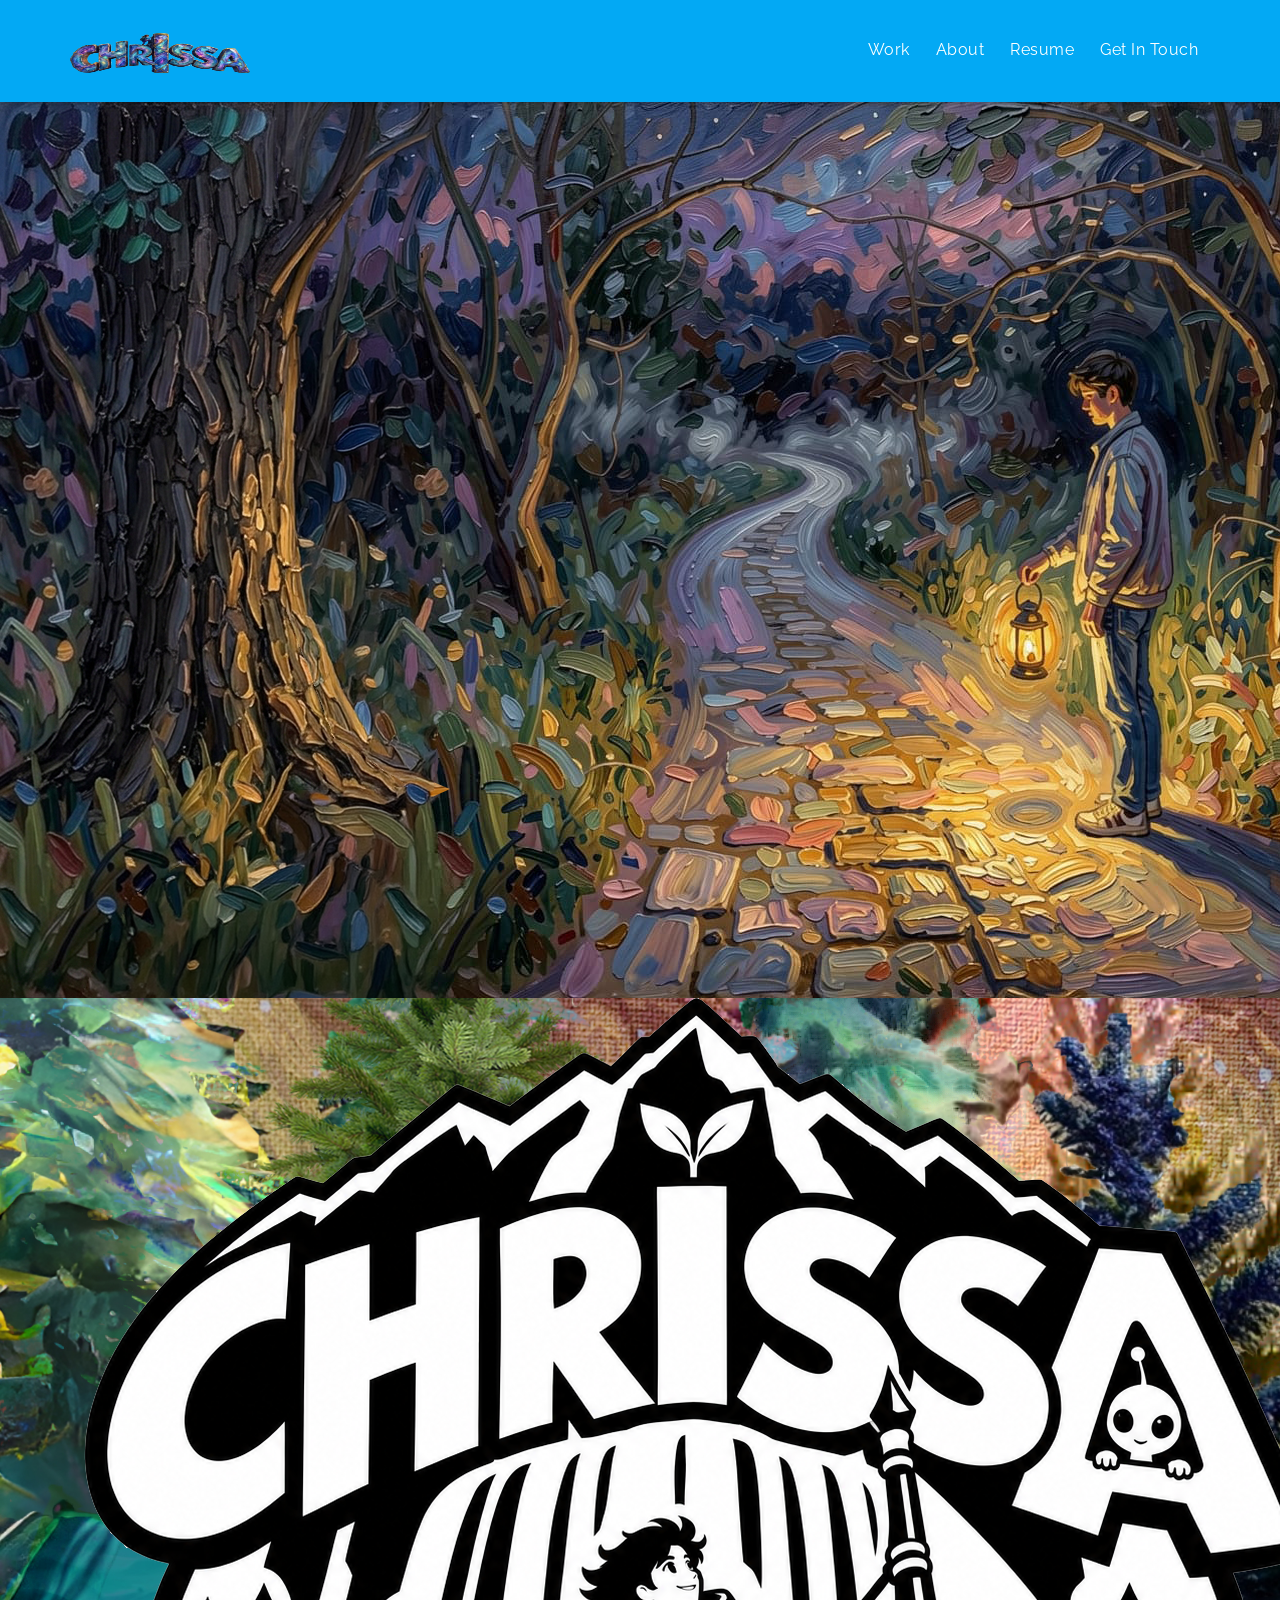
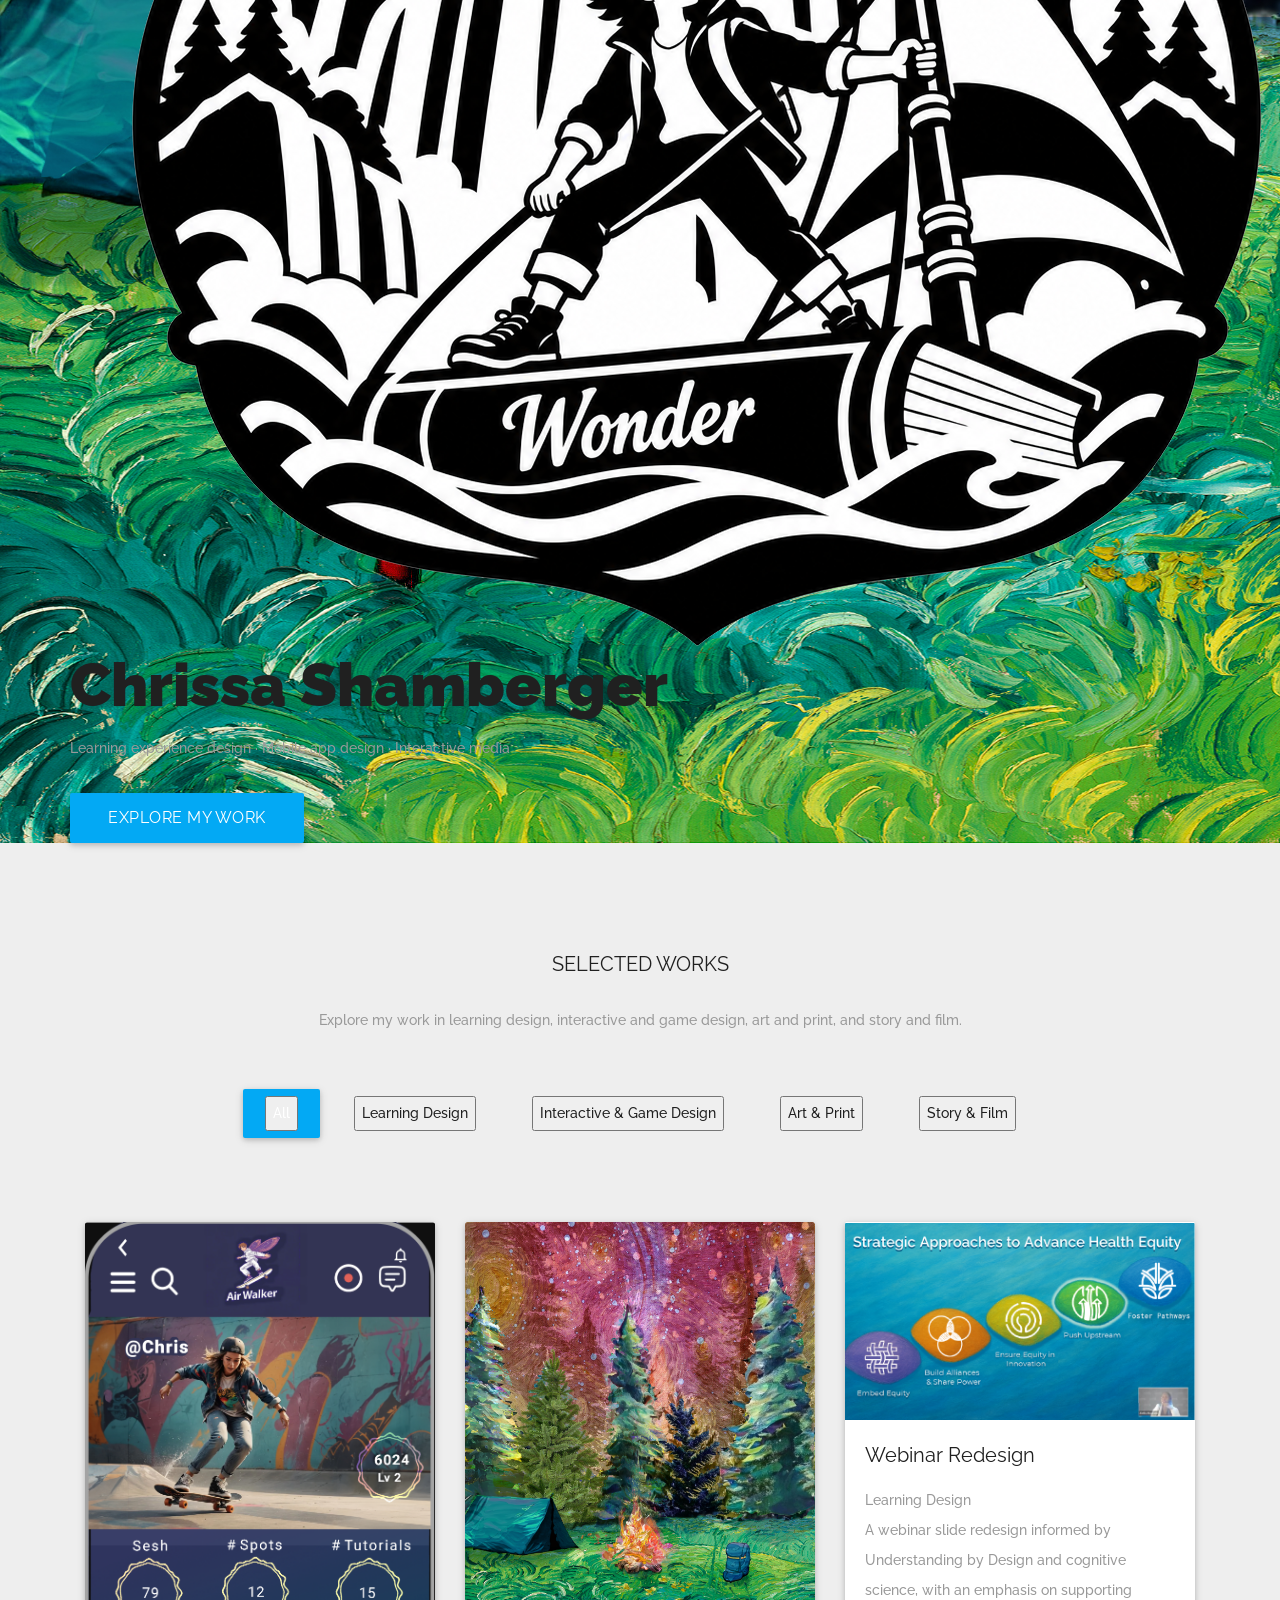
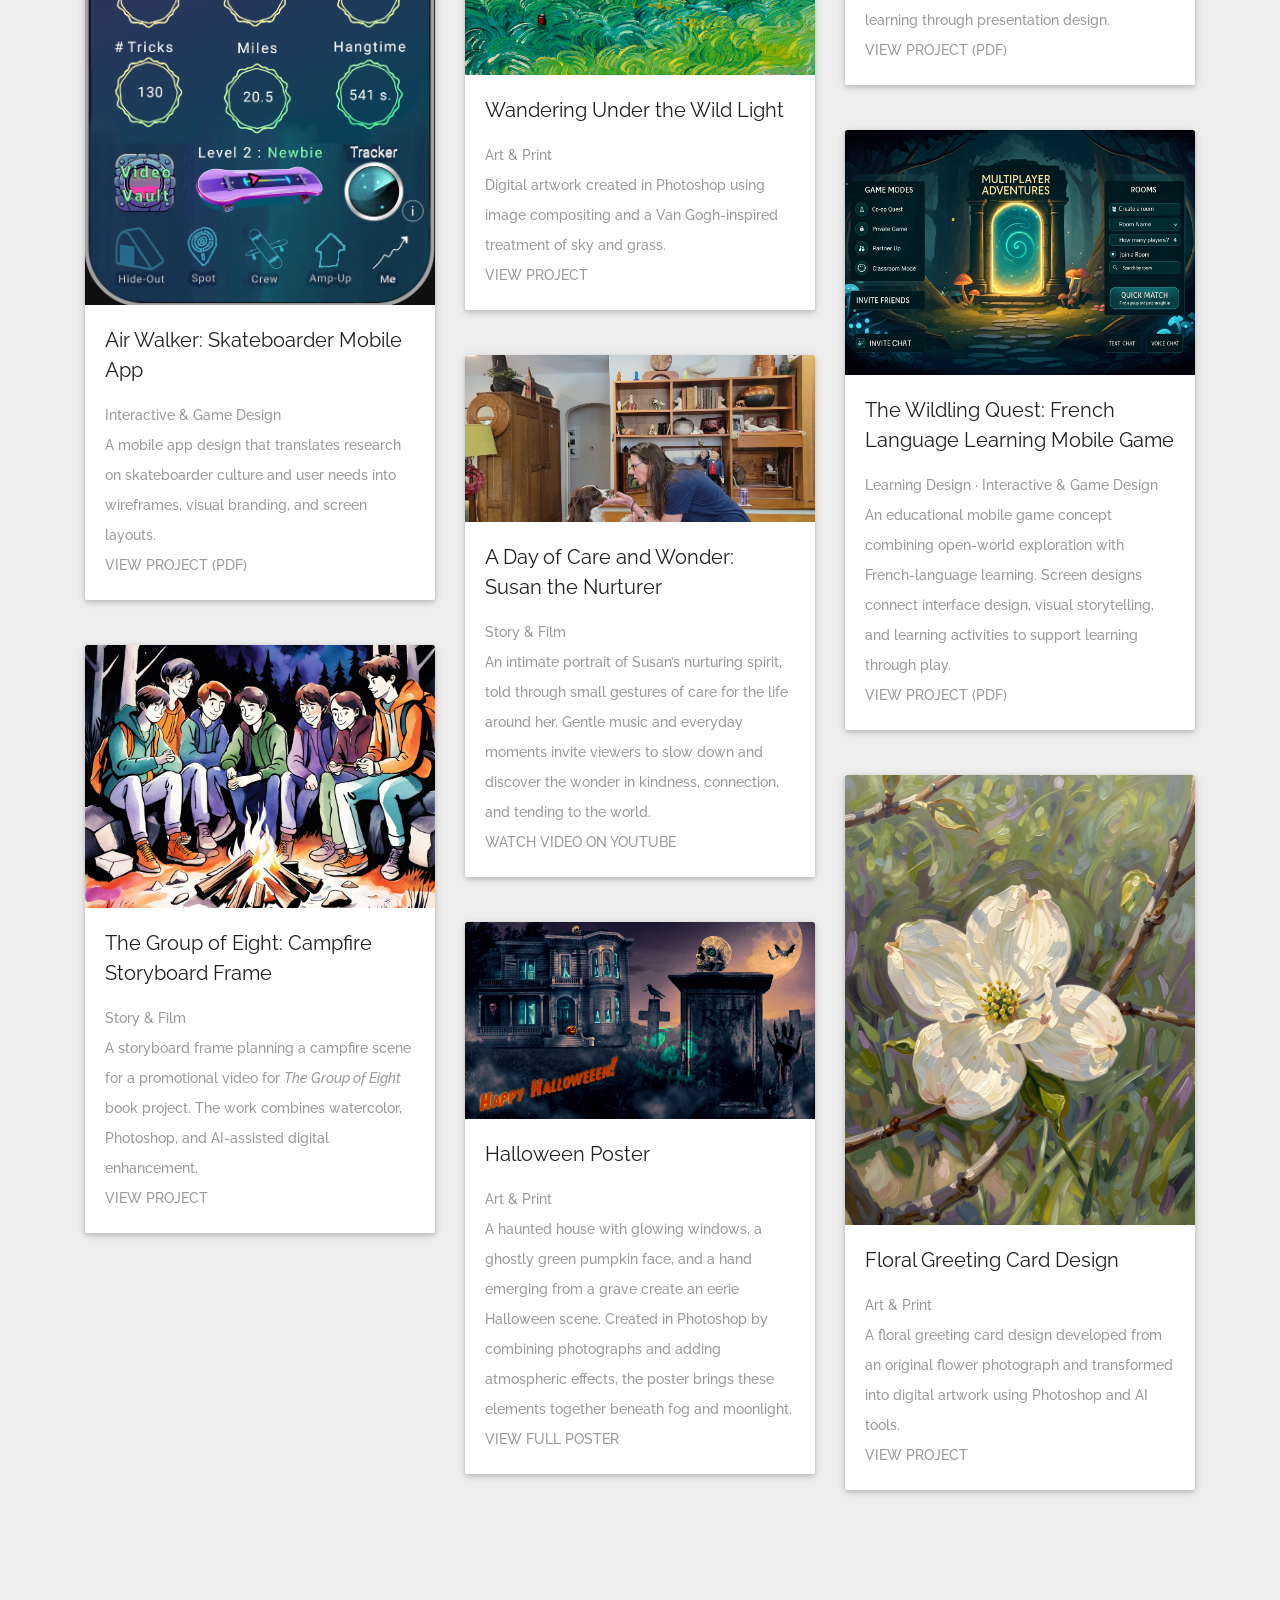
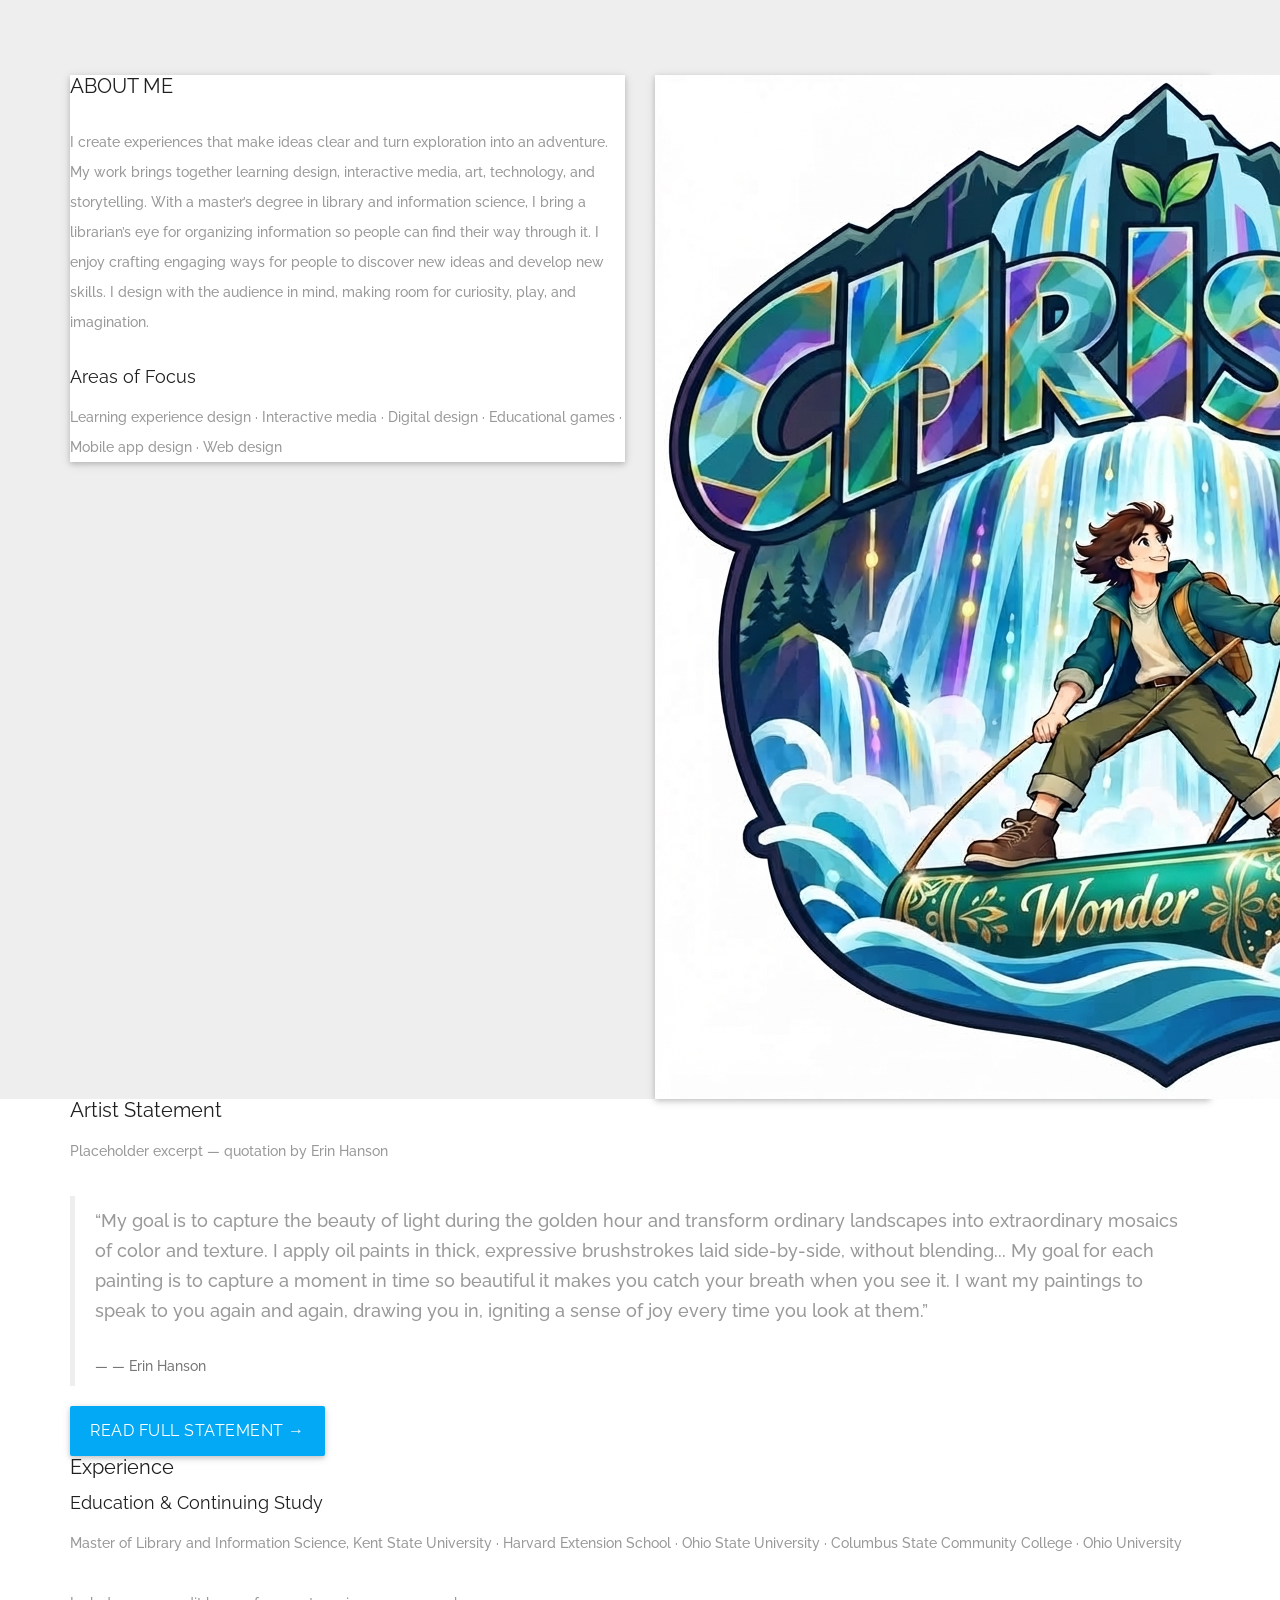
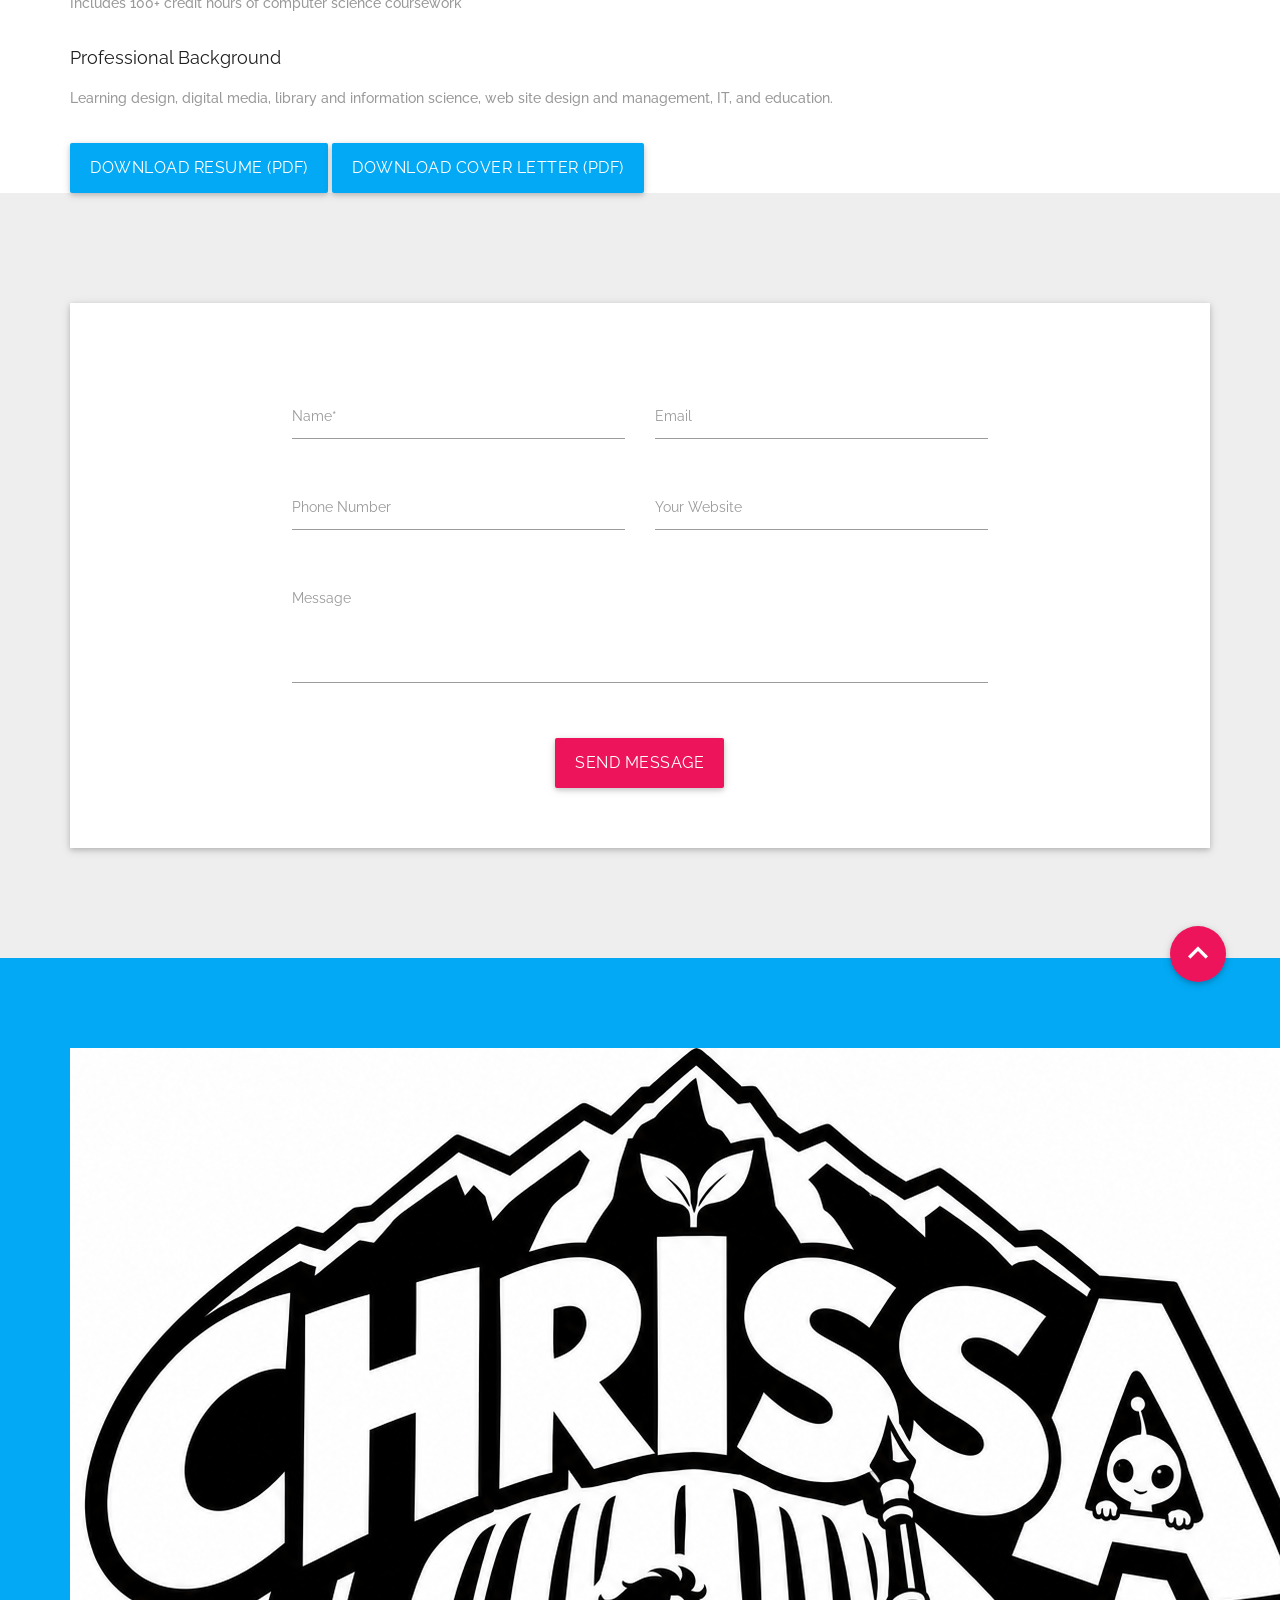
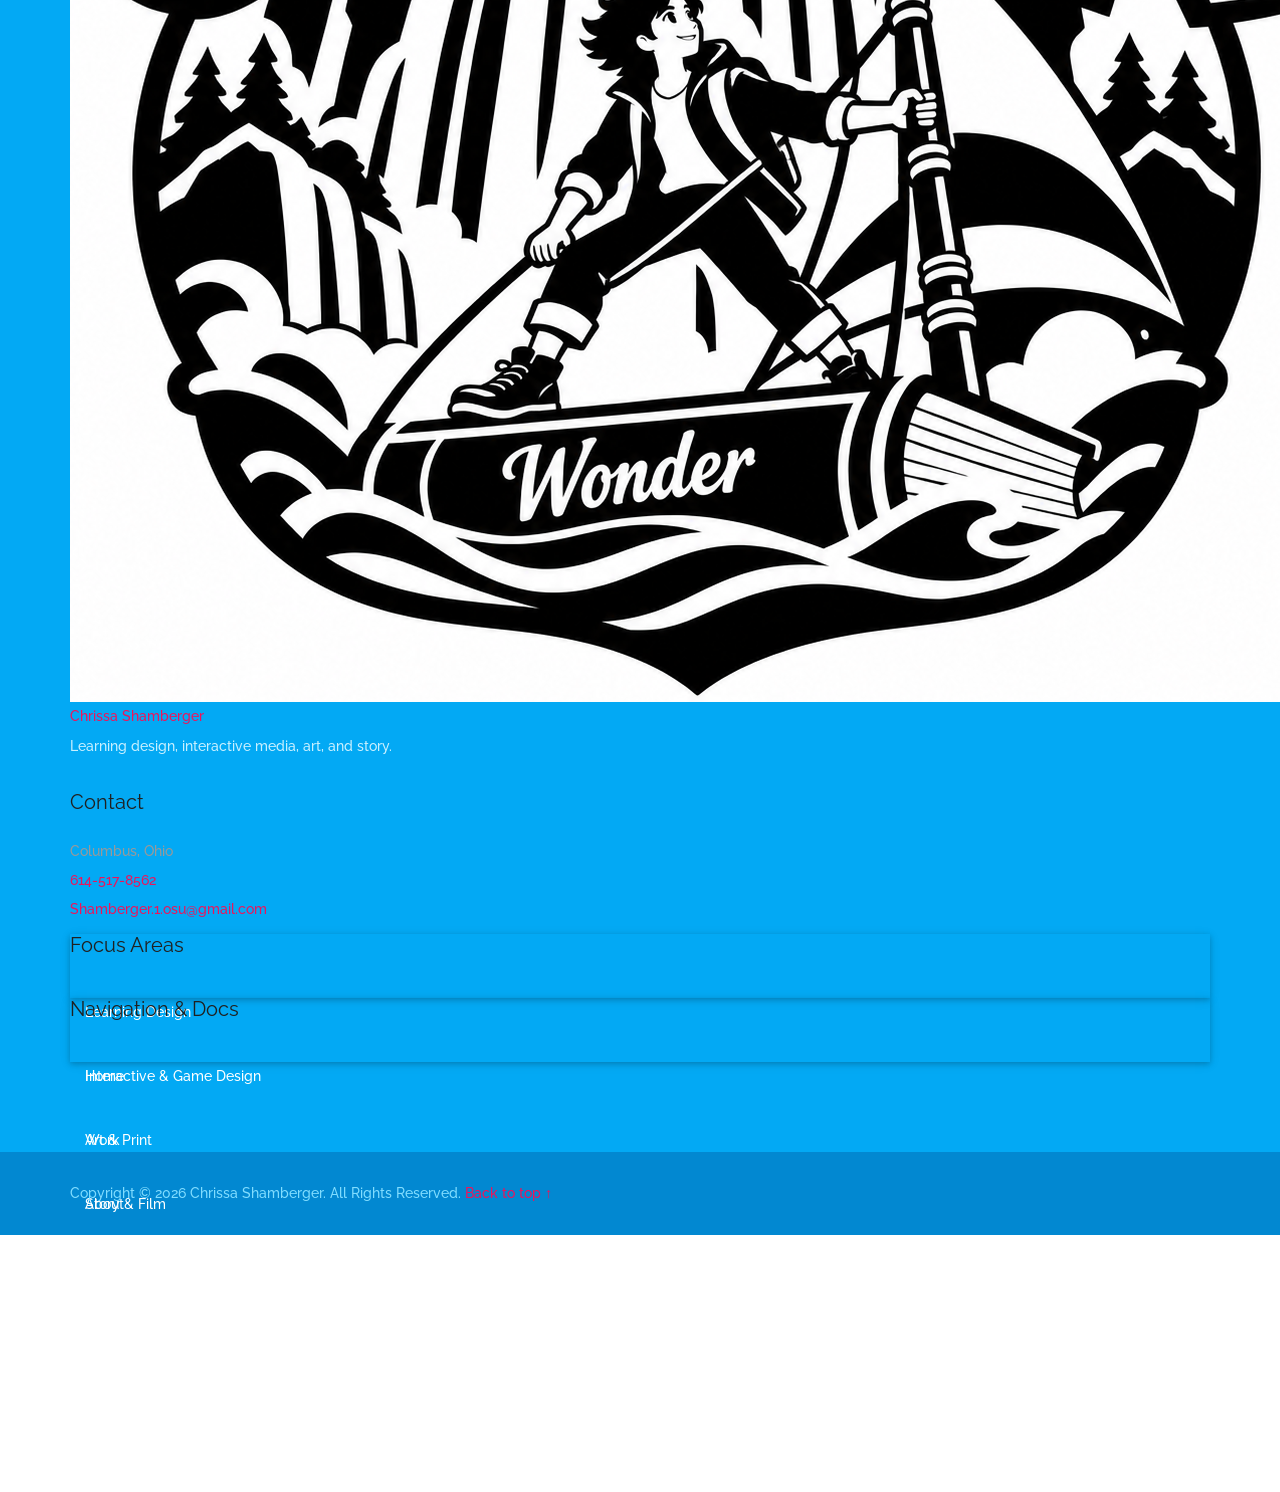
==== index2.html @ 1f29a23a "Add files via upload" ====
<!DOCTYPE html>
<html lang="en">
    <head>
        <meta charset="utf-8">
        <meta http-equiv="X-UA-Compatible" content="IE=edge">
        <meta name="viewport" content="width=device-width, initial-scale=1">
        <meta name="description"
      content="Explore Chrissa Shamberger’s work in learning design, interactive and game design, art and print, and story and film.">

        
        <meta name="Chrissa Shamberger" content="trendytheme.net">

      <title>Chrissa Shamberger | Creative Portfolio</title>

        <!--  favicon -->
        <link rel="shortcut icon" href="assets/img/ico/favicon.png">
        <!--  apple-touch-icon -->
        <link rel="apple-touch-icon-precomposed" sizes="144x144" href="assets/img/ico/apple-touch-icon-144-precomposed.png">
        <link rel="apple-touch-icon-precomposed" sizes="114x114" href="assets/img/ico/apple-touch-icon-114-precomposed.png">
        <link rel="apple-touch-icon-precomposed" sizes="72x72" href="assets/img/ico/apple-touch-icon-72-precomposed.png">
        <link rel="apple-touch-icon-precomposed" href="assets/img/ico/apple-touch-icon-57-precomposed.png">


       <link href="https://fonts.googleapis.com/css?family=Raleway:400,300,500,700,900"
      rel="stylesheet"
      type="text/css">

      
      <link href="https://fonts.googleapis.com/css2?family=Caveat:wght@600&display=swap"
      rel="stylesheet">

<link href="https://fonts.googleapis.com/css2?family=Fraunces:wght@600&display=swap"
      rel="stylesheet">

<!-- FontAwesome CSS --><!-- FontAwesome CSS -->

        <link href="assets/fonts/font-awesome/css/font-awesome.min.css" rel="stylesheet">
        <!-- Material Icons CSS -->
        <link href="assets/fonts/iconfont/material-icons.css" rel="stylesheet">
        <!-- flexslider -->
        <link href="assets/flexSlider/flexslider.css" rel="stylesheet">
        <!-- materialize -->
        <link href="assets/materialize/css/materialize.min.css" rel="stylesheet">
        <!-- Bootstrap -->
        <link href="assets/bootstrap/css/bootstrap.min.css" rel="stylesheet">
        <!-- shortcodes -->
        <link href="assets/css/shortcodes/shortcodes.css?v=5" rel="stylesheet">
        <!-- Style CSS -->
        <link href="style.css?v=5" rel="stylesheet">

        <link href="assets/css/portfolio-overrides2.css" rel="stylesheet">
         <!-- Overriding Style CSS -->


        <!-- HTML5 shim and Respond.js for IE8 support of HTML5 elements and media queries -->
        <!-- WARNING: Respond.js doesn't work if you view the page via file:// -->
        <!--[if lt IE 9]>
          <script src="https://oss.maxcdn.com/html5shiv/3.7.2/html5shiv.min.js"></script>
          <script src="https://oss.maxcdn.com/respond/1.4.2/respond.min.js"></script>
        <![endif]-->
    </head>

    <body id="top"
      class="lantern-theme palette-midnight"
      data-spy="scroll"
      data-target="#materialize-menu"
      data-offset="148">   
                  
        <!--header start-->
        <header id="header" class="tt-nav nav-border-bottom">

            <div class="header-sticky brand-header">

                <div class="container">
                    <div id="materialize-menu" class="menuzord">

            <!--logo start-->

            
<a href="#top"
   class="logo-brand"
   aria-label="Chrissa Shamberger — Home">
  <img src="assets/img/geode-thinb.png"
       alt=""
       class="nav-logo nav-geode"
       width="180"
       height="56">
</a>
            <!--logo end-->

                        <!-- onepage menu start-->
                        <ul class="nav menuzord-menu pull-right light op-nav">
  <li>
    <a href="#works" data-scroll>Work</a>
  </li>

  <li>
    <a href="#about" data-scroll>About</a>
  </li>

  <li>
    <a href="#experience" data-scroll>Resume</a>
  </li>

  <li>
    <a href="#contact" data-scroll>Get in Touch</a>
  </li>
</ul>
                        <!-- onepage menu end-->

                    </div>
                </div>
            </div>

        </header>
        <!--header end-->

<!-- Immersive hero -->
<!-- Full-width painting hero -->
<section id="home"
         class="banner-15 hero-immersive hero-lantern hero-wide-test"
         aria-labelledby="hero-title">

  <!-- Display the whole painting at its natural proportions. -->
  <img src="assets/img/hero/lantern-night.png"
       alt=""
       class="hero-painting"
       fetchpriority="high">

  <!-- Introduction overlays the painting on desktop. -->
  <div class="hero-introduction">

    <div class="container hero-content">
      <div class="hero-heading">

        <!-- Preserve the existing mouse-following script target. -->

<div class="hero-art-logo-position">
  <div class="floating-logo-badge" id="heroInteractiveLogo">
    <img src="assets/img/logo-black-white-chrissa-transparent.png"
         alt="Chrissa Shamberger logo"
         class="interactive-logo">
  </div>
</div>

        <h1 id="hero-title" class="intro-title hero-title">
          Chrissa Shamberger
        </h1>

        <p class="hero-subtitle">
          Learning experience design &middot;
          Mobile app design &middot;
          Interactive media
        </p>

      </div>
    </div>

    <div class="container hero-action">
      <a href="#works"
         data-scroll
         class="btn btn-lg lantern-primary waves-effect waves-light">
        Explore My Work
      </a>
    </div>

  </div>

</section>
<!-- End full-width painting hero -->

        
                      

       <!-- Works gallery -->

<section id="works"
         class="padding-top-110 grey lighten-3"
         aria-labelledby="works-title">

  <div class="container">

    <div class="text-center mb-50">
      
      <h2 id="works-title" class="text-uppercase mb-30">
  Selected Works
</h2>

      <p class="section-sub">
        Explore my work in learning design, interactive and
        game design, art and print, and story and film.
      </p>
    </div>

    <div class="portfolio-container">

      <!-- Category filters -->
      <ul class="portfolio-filter text-center brand-filter"
          aria-label="Filter projects by category">

        <li class="active waves-effect waves-light"
            data-group="all">
          <button type="button" aria-pressed="true">
            All
          </button>
        </li>

        <li class="waves-effect waves-light"
            data-group="learning">
          <button type="button" aria-pressed="false">
            Learning Design
          </button>
        </li>

        <li class="waves-effect waves-light"
            data-group="interactive">
          <button type="button" aria-pressed="false">
            Interactive &amp; Game Design
          </button>
        </li>

        <li class="waves-effect waves-light"
            data-group="art">
          <button type="button" aria-pressed="false">
            Art &amp; Print
          </button>
        </li>

        <li class="waves-effect waves-light"
            data-group="story">
          <button type="button" aria-pressed="false">
            Story &amp; Film
          </button>
        </li>

      </ul>
      <!-- End category filters -->

      <div class="portfolio portfolio-with-title col-3 gutter mtb-50">

        <!-- 1. Air Walker -->
        <div class="portfolio-item"
             data-groups='["all", "interactive"]'>

          <article class="card">

            <div class="card-image">
              <a href="assets/img/portfolio/portfolio-1.png">
                <img
                  src="assets/img/portfolio/portfolio-1.png"
                  alt="Mobile screen layouts for the Air Walker skateboarding app.">
              </a>
            </div>

            <div class="card-content">
              <h2 class="card-title">
                Air Walker: Skateboarder Mobile App
              </h2>

              <p class="project-category">
                Interactive &amp; Game Design
              </p>

              <p class="project-description">
                A mobile app design that translates research
                on skateboarder culture and user needs into
                wireframes, visual branding, and screen layouts.
              </p>

              <p class="project-link">
                <a href="air-walker-mobile-app.pdf">
                  View project (PDF)
                  <span class="sr-only">
                    — Air Walker: Skateboarder Mobile App
                  </span>
                </a>
              </p>
            </div>

          </article>
        </div>
        <!-- End Air Walker -->

        <!-- 2. Wandering Under the Wild Light -->
        <div class="portfolio-item"
             data-groups='["all", "art"]'>

          <article class="card">

            <div class="card-image">
              <a href="assets/img/portfolio/wandering-under-the-wild-light.png">
                <img
                  src="assets/img/portfolio/wandering-under-the-wild-light.png"
                  alt="A composited landscape with a sunset sky and grass inspired by Van Gogh.">
              </a>
            </div>

            <div class="card-content">
              <h2 class="card-title">
                Wandering Under the Wild Light
              </h2>

              <p class="project-category">
                Art &amp; Print
              </p>

              <p class="project-description">
                Digital artwork created in Photoshop using
                image compositing and a Van Gogh-inspired
                treatment of sky and grass.
              </p>

              <p class="project-link">
                <a href="assets/img/portfolio/wandering-under-the-wild-light.png">
                  View project
                  <span class="sr-only">
                    — Wandering Under the Wild Light
                  </span>
                </a>
              </p>
            </div>

          </article>
        </div>
        <!-- End Wandering Under the Wild Light -->

        <!-- 3. Webinar Redesign -->
        <div class="portfolio-item"
             data-groups='["all", "learning"]'>

          <article class="card">

            <div class="card-image">
              <a href="webinar-redesign.pdf">
                <img
                  src="assets/img/portfolio/webinar-redesign.png"
                  alt="Sample slides from a webinar redesign project for a Harvard instructional design course.">
              </a>
            </div>

            <div class="card-content">
              <h2 class="card-title">
                Webinar Redesign
              </h2>

              <p class="project-category">
                Learning Design
              </p>

              <p class="project-description">
                A webinar slide redesign informed by
                Understanding by Design and cognitive science,
                with an emphasis on supporting learning
                through presentation design.
              </p>

              <p class="project-link">
                <a href="webinar-redesign.pdf">
                  View project (PDF)
                  <span class="sr-only">
                    — Webinar Redesign
                  </span>
                </a>
              </p>
            </div>

          </article>
        </div>
        <!-- End Webinar Redesign -->

        <!-- 4. The Wildling Quest -->
        <div class="portfolio-item"
             data-groups='["all", "learning", "interactive"]'>

          <article class="card">

            <div class="card-image">
              <a href="wildling-quest-mobile-app.pdf">
                <img
                  src="assets/img/portfolio/wildling-quest.png"
                  alt="Mobile screen designs for The Wildling Quest French-language learning game.">
              </a>
            </div>

            <div class="card-content">
              <h2 class="card-title">
                The Wildling Quest:
                French Language Learning Mobile Game
              </h2>

              <p class="project-category">
                Learning Design &middot;
                Interactive &amp; Game Design
              </p>

              <p class="project-description">
                An educational mobile game concept combining
                open-world exploration with French-language
                learning. Screen designs connect interface
                design, visual storytelling, and learning
                activities to support learning through play.
              </p>

              <p class="project-link">
                <a href="wildling-quest-mobile-app.pdf">
                  View project (PDF)
                  <span class="sr-only">
                    — The Wildling Quest
                  </span>
                </a>
              </p>
            </div>

          </article>
        </div>
        <!-- End The Wildling Quest -->

        <!-- 5. A Day of Care and Wonder -->
        <div class="portfolio-item"
             data-groups='["all", "story"]'>

          <article class="card">

            <div class="card-image">
              <a href="https://youtu.be/iyRNoOB2LSY">
                <img
                  src="assets/img/portfolio/day-of-care-and-wonder.png"
                  alt="Still from A Day of Care and Wonder: Susan the Nurturer.">
              </a>
            </div>

            <div class="card-content">
              <h2 class="card-title">
                A Day of Care and Wonder:
                Susan the Nurturer
              </h2>

              <p class="project-category">
                Story &amp; Film
              </p>

              <p class="project-description">
                An intimate portrait of Susan’s nurturing spirit, told through small gestures 
                of care for the life around her. Gentle music and everyday moments invite viewers
                 to slow down and discover the wonder in kindness, connection, and tending to the
                  world.
               
              </p>

              <p class="project-link">
                <a href="https://youtu.be/iyRNoOB2LSY">
                  Watch video on YouTube
                  <span class="sr-only">
                    — A Day of Care and Wonder
                  </span>
                </a>
              </p>
            </div>

          </article>
        </div>
        <!-- End A Day of Care and Wonder -->

        <!-- 6. Campfire Storyboard Frame -->
        <div class="portfolio-item"
             data-groups='["all", "story"]'>

          <article class="card">

            <div class="card-image">
              <a href="assets/img/portfolio/storyboard-g8-campfire.png">
                <img
                  src="assets/img/portfolio/storyboard-g8-campfire.png"
                  alt="Characters from The Group of Eight book project gathered around a campfire.">
              </a>
            </div>

            <div class="card-content">
              <h2 class="card-title">
                The Group of Eight:
                Campfire Storyboard Frame
              </h2>

              <p class="project-category">
                Story &amp; Film
              </p>

              <p class="project-description">
                A storyboard frame planning a campfire scene
                for a promotional video for
                <em>The Group of Eight</em> book project.
                The work combines watercolor, Photoshop,
                and AI-assisted digital enhancement.
              </p>

              <p class="project-link">
                <a href="assets/img/portfolio/storyboard-g8-campfire.png">
                  View project
                  <span class="sr-only">
                    — The Group of Eight:
                    Campfire Storyboard Frame
                  </span>
                </a>
              </p>
            </div>

          </article>
        </div>
        <!-- End Campfire Storyboard Frame -->

        <!-- 7. Floral Greeting Card -->
        <div class="portfolio-item"
             data-groups='["all", "art"]'>

          <article class="card">

            <div class="card-image">
              <a href="assets/img/portfolio/floral-greeting-card.png">
                <img
                  src="assets/img/portfolio/floral-greeting-card.png"
                  alt="Floral artwork developed from an original flower photograph.">
              </a>
            </div>

            <div class="card-content">
              <h2 class="card-title">
                Floral Greeting Card Design
              </h2>

              <p class="project-category">
                Art &amp; Print
              </p>

              <p class="project-description">
                A floral greeting card design developed from
                an original flower photograph and transformed
                into digital artwork using Photoshop and
                AI tools.
              </p>

              <p class="project-link">
                <a href="assets/img/portfolio/floral-greeting-card.png">
                  View project
                  <span class="sr-only">
                    — Floral Greeting Card Design
                  </span>
                </a>
              </p>
            </div>

          </article>
        </div>
        <!-- End Floral Greeting Card -->

        <!-- 8. Halloween Poster -->
        <div class="portfolio-item"
             data-groups='["all", "art"]'>

          <article class="card">

            <div class="card-image">
              <a href="assets/img/portfolio/halloween-art-print.jpg">
                <img
                  src="assets/img/portfolio/halloween-art-print.jpg"
                  alt="Halloween poster created in Photoshop.">
              </a>
            </div>

            <div class="card-content">
              <h2 class="card-title">
                Halloween Poster
              </h2>

              <p class="project-category">
                Art &amp; Print
              </p>

              <p class="project-description">
                A haunted house with glowing windows, a ghostly green pumpkin face,
                 and a hand emerging from a grave create an eerie Halloween scene. 
                 Created in Photoshop by combining photographs and adding atmospheric effects, the poster brings these elements together beneath fog and moonlight.
              </p>

              <p class="project-link">
                <a href="assets/img/portfolio/halloween-art-print.jpg">
                  View full poster
                </a>
              </p>
            </div>

          </article>
        </div>
        <!-- End Halloween Poster -->

      </div><!-- /.portfolio -->

    </div><!-- /.portfolio-container -->

  </div><!-- /.container -->
</section>
<!-- End Works gallery -->




<!-- About -->
<section id="about"
         class="padding-top-110 grey lighten-3"
         aria-labelledby="about-title">

  <div class="container">
    <div class="row about-layout">

      <!-- Biography and areas of focus -->
      <div class="col-md-6 about-column">
        <div class="about-panel about-text-panel white z-depth-1">

          <h2 id="about-title" class="text-uppercase mb-30">
            About Me
          </h2>

          <p class="about-bio">
            I create experiences that make ideas clear and turn
            exploration into an adventure. My work brings together
            learning design, interactive media, art, technology, and
            storytelling. With a master’s degree in library and
            information science, I bring a librarian’s eye for
            organizing information so people can find their way
            through it. I enjoy crafting engaging ways for people
            to discover new ideas and develop new skills. I design
            with the audience in mind, making room for curiosity,
            play, and imagination.
          </p>

          <h3 class="about-focus-title">Areas of Focus</h3>

          <p class="about-focus">
            Learning experience design &middot;
            Interactive media &middot;
            Digital design &middot;
            Educational games &middot;
            Mobile app design &middot;
            Web design
          </p>

        </div>
      </div>

      <!-- Colored logo -->
      <div class="col-md-6 about-column">
        <div class="about-panel about-logo-panel white z-depth-1">
          <img src="assets/img/logo-color-chrissa.jpg"
               alt="Chrissa Shamberger colored logo"
               class="about-logo">
        </div>
      </div>

    </div><!-- /.row -->
  </div><!-- /.container -->

</section>
<!-- End About -->


<!-- Artist Statement excerpt -->
<section id="artist-statement"
         class="artist-statement-band"
         aria-labelledby="artist-statement-title">

  <div class="container">
    <div class="statement-content">

      <h2 id="artist-statement-title">Artist Statement</h2>

      <p class="statement-placeholder">
        Placeholder excerpt — quotation by Erin Hanson
      </p>

      <blockquote class="statement-quote">
        <p>
          “My goal is to capture the beauty of light during the
          golden hour and transform ordinary landscapes into
          extraordinary mosaics of color and texture. I apply
          oil paints in thick, expressive brushstrokes laid
          side-by-side, without blending... My goal for each
          painting is to capture a moment in time so beautiful
          it makes you catch your breath when you see it.
          I want my paintings to speak to you again and again,
          drawing you in, igniting a sense of joy every time
          you look at them.”
        </p>
        <footer class="statement-attribution">— Erin Hanson</footer>
      </blockquote>

      <a href="complete-artist-statement.html"
         class="btn statement-button waves-effect waves-light">
        Read Full Statement <span aria-hidden="true">&rarr;</span>
      </a>

    </div>
  </div>

</section>
<!-- End Artist Statement excerpt -->


<!-- Experience -->
<section id="experience"
         class="experience-section"
         aria-labelledby="experience-title">

  <div class="container">
    <div class="experience-content">

      <h2 id="experience-title" class="experience-title">
        Experience
      </h2>

      <div class="experience-details">

        <div class="experience-group">
          <h3>Education &amp; Continuing Study</h3>

          <p>
            Master of Library and Information Science,
            Kent State University &middot;
            Harvard Extension School &middot;
            Ohio State University &middot;
            Columbus State Community College &middot;
            Ohio University
          </p>

          <p class="experience-study-note">
            Includes 100+ credit hours of computer science coursework
          </p>
        </div>

        <div class="experience-group">
          <h3>Professional Background</h3>

          <p>
            Learning design, digital media, library and information
            science, web site design and management, IT, and education.
          </p>
        </div>

      </div>

      <div class="experience-downloads">
        <a href="resume.pdf"
           download
           class="btn experience-download-button waves-effect waves-light">
          Download Resume <span class="experience-file-type">(PDF)</span>
        </a>

        <a href="cover-letter.pdf"
           download
           class="btn experience-download-button waves-effect waves-light">
          Download Cover Letter <span class="experience-file-type">(PDF)</span>
        </a>
      </div>

    </div>
  </div>

</section>
<!-- End Experience -->


     
        <section id="contact" class="section-padding grey lighten-3">
          <div class="container">
            <div class="box-padding white z-depth-1">
                <div class="row">
                    <div class="col-md-8 col-md-offset-2 contact-form-bg">
                        <form name="contact-form" id="contactForm" action="sendemail.php" method="POST">

                          <div class="row">
                            <div class="col-md-6">
                              <div class="input-field">
                                <input type="text" name="name" class="validate" id="name">
                                <label for="name">Name*</label>
                              </div>

                            </div><!-- /.col-md-6 -->

                            <div class="col-md-6">
                              <div class="input-field">
                                <label class="sr-only" for="email">Email Address*</label>
                                <input id="email" type="email" name="email" class="validate" >
                                <label for="email" data-error="wrong" data-success="right">Email</label>
                              </div>
                            </div><!-- /.col-md-6 -->
                          </div><!-- /.row -->

                          <div class="row">
                            <div class="col-md-6">
                              <div class="input-field">
                                <input id="phone" type="tel" name="phone" class="validate" >
                                <label for="phone">Phone Number</label>
                              </div>
                            </div><!-- /.col-md-6 -->

                            <div class="col-md-6">
                              <div class="input-field">
                                <input id="website" type="text" name="website" class="validate" >
                                <label for="website">Your Website</label>
                              </div>
                            </div><!-- /.col-md-6 -->
                          </div><!-- /.row -->

                          <div class="input-field">
                            <textarea name="message" id="message" class="materialize-textarea" ></textarea>
                            <label for="message">Message</label>
                          </div>
                          
                          <div class="text-center">
                              <button type="submit" name="submit" class="waves-effect waves-light btn pink mt-30">Send Message</button>
                          </div>
                          
                        </form>
                    </div><!-- /.col-md-8 -->
                </div><!-- /.row -->
            </div><!-- /.box-padding -->
          </div><!-- /.container -->
        </section>  

<!-- Site footer -->
<footer id="site-footer" class="footer footer-two">
  <div class="primary-footer brand-bg">
    <div class="container">

      <!-- Back-to-top control -->
      <a href="#top"
         class="page-scroll btn-floating btn-large pink back-top waves-effect waves-light tt-animate btt"
         data-section="#top"
         aria-label="Back to top">
        <i class="material-icons" aria-hidden="true">&#xE316;</i>
      </a>

      <!-- Brand row -->
      <div class="footer-brand-row">

        <a href="#top"
           class="footer-logo-link page-scroll"
           data-section="#top"
           aria-label="Chrissa Shamberger — back to top">
          <img src="assets/img/logo-black-white-chrissa.png"
               alt="Chrissa Shamberger black-and-white logo"
               class="footer-brand-logo">
        </a>

        <div class="footer-brand-copy">
          <a href="#top"
             class="footer-name page-scroll"
             data-section="#top">
            Chrissa Shamberger
          </a>

          <p class="footer-tagline">
            Learning design, interactive media, art, and story.
          </p>
        </div>

      </div>

      <!-- Footer columns -->
      <div class="footer-content-grid">

        <!-- Contact -->
        <div class="footer-col">
          <h2 class="footer-title">Contact</h2>

          <ul class="footer-contact-list">
            <li>Columbus, Ohio</li>
            <li>
              <a href="tel:+16145178562">614-517-8562</a>
            </li>
            <li>
              <a href="mailto:Shamberger.1.osu@gmail.com">
              Shamberger.1.osu@gmail.com
              </a>
            </li>
          </ul>
        </div>

        <!-- Focus areas -->
        <nav class="footer-col footer-links-col"
             aria-labelledby="footer-focus-title">

          <h2 id="footer-focus-title" class="footer-title">
            Focus Areas
          </h2>

          <ul class="footer-link-list">
            <li>
              <a href="#works" class="page-scroll">
                Learning Design
              </a>
            </li>
            <li>
              <a href="#works" class="page-scroll">
                Interactive &amp; Game Design
              </a>
            </li>
            <li>
              <a href="#works" class="page-scroll">
                Art &amp; Print
              </a>
            </li>
            <li>
              <a href="#works" class="page-scroll">
                Story &amp; Film
              </a>
            </li>
          </ul>
        </nav>

        <!-- Navigation, split into two compact groups -->
        <nav class="footer-col footer-links-col"
             aria-labelledby="footer-navigation-title">

          <h2 id="footer-navigation-title" class="footer-title">
            Navigation &amp; Docs
          </h2>

          <div class="footer-navigation-groups">

            <ul class="footer-link-list">
              <li>
                <a href="#top"
                   class="page-scroll"
                   data-section="#top">
                  Home
                </a>
              </li>
              <li>
                <a href="#works" class="page-scroll">Work</a>
              </li>
              <li>
                <a href="#about" class="page-scroll">About</a>
              </li>
              <li>
                <a href="#contact" class="page-scroll">
                  Get in Touch
                </a>
              </li>
            </ul>

            <ul class="footer-link-list">
              <li>
                <a href="complete-artist-statement.html">
                  Artist Statement
                </a>
              </li>
              <li>
                <a href="#experience" class="page-scroll">
                  Resume
                </a>
              </li>
              <li>
                <a href="cover-letter.pdf" download>
                  Cover Letter (PDF)
                </a>
              </li>
            </ul>

          </div>
        </nav>

      </div><!-- /.footer-content-grid -->
    </div><!-- /.container -->
  </div><!-- /.primary-footer -->

  <div class="secondary-footer brand-bg darken-2">
    <div class="container footer-bottom-flex">

      <span class="copy-text">
        Copyright &copy; 2026 Chrissa Shamberger.
        All Rights Reserved.
      </span>

      <a href="#top"
         class="page-scroll back-to-top-text"
         data-section="#top">
        Back to top <span aria-hidden="true">&uarr;</span>
      </a>

    </div>
  </div>
</footer>
<!-- End site footer -->

        
        <!-- Preloader -->
        <div id="preloader">
          <div class="preloader-position"> 
            <img src="assets/img/logo-colored.png" alt="logo" >
            <div class="progress">
              <div class="indeterminate"></div>
            </div>
          </div>
        </div>
        <!-- End Preloader -->
        
        <!-- jQuery -->
        <script src="assets/js/jquery-2.1.3.min.js"></script>
        <script src="assets/bootstrap/js/bootstrap.min.js"></script>
        <script src="assets/materialize/js/materialize.min.js"></script>
        <script src="assets/js/jquery.easing.min.js"></script>
        <script src="assets/js/smoothscroll.min.js"></script>
        <script src="assets/js/smooth-menu.js"></script>
        <script src="assets/js/jquery.inview.min.js"></script>
        <script src="assets/js/jquery.stellar.min.js"></script>
        <script src="assets/js/imagesloaded.js"></script>
        <script src="assets/js/jquery.shuffle.min.js"></script>
        <script src="assets/js/menuzord.js"></script>
        <script src="assets/js/equalheight.js"></script>
        <script src="assets/flexSlider/jquery.flexslider-min.js"></script>
        <script src="assets/js/scripts.js?v=5"></script>

        <!-- Mouse-Following Interactive Logo Script -->




        
        <script>
          document.addEventListener('DOMContentLoaded', function() {
            var heroSection = document.getElementById('home');
            var logoBadge = document.getElementById('heroInteractiveLogo');

            if (heroSection && logoBadge) {
              heroSection.addEventListener('mousemove', function(e) {
                var rect = heroSection.getBoundingClientRect();
                
                // Calculate position relative to the hero center
                var x = e.clientX - rect.left - (rect.width / 2);
                var y = e.clientY - rect.top - (rect.height / 2);

                // Gentle shift (max ~18px drift) and subtle tilt
                var moveX = (x / rect.width) * 24;
                var moveY = (y / rect.height) * 24;
                var rotate = moveX * 0.15;

                logoBadge.style.transform = 'translate(' + moveX + 'px, ' + moveY + 'px) rotate(' + rotate + 'deg)';
              });

              heroSection.addEventListener('mouseleave', function() {
                logoBadge.style.transform = 'translate(0px, 0px) rotate(0deg)';
              });
            }
          });
        </script>

     </body>
  
</html>
---- assets/css/shortcodes/shortcodes.css ----
/*-----------------------------------------------------------------------------------
Shortcodes style
-----------------------------------------------------------------------------------*/

@import url("accordion.css");
@import url("alert.css");
@import url("blog.css");
@import url("countdown.css");
@import url("facts.css");
@import url("form-style.css");
@import url("featured-box.css");
@import url("footer.css");
@import url("header.css");
@import url("page-title.css");
@import url("portfolio.css");
@import url("promo-box.css");
@import url("pricing.css");
@import url("slider.css");
@import url("tabs.css");
@import url("team.css");
@import url("testimonial.css");
---- style.css ----
/********************************************************
    Template Name: materialize
    Created By: TrendyTheme
    Envato Profile: https://themeforest.net/user/trendytheme
    Website: http://trendytheme.net
    Version: 1.5
    Support: http://trendytheme.net/support
*********************************************************/



/*
====================================
[ CSS TABLE CONTENT ]
------------------------------------
    1.0 - General
    2.0 - Typography
    3.0 - Global Style
    4.0 - Color Presets
    5.0 - Overlay css
    6.0 - Hero css
    7.0 - Background Banner
    8.0 - 404 page
    9.0 - Author Wrapper
    10.0 - Progress bar
    11.0 - Clients
    12.0 - Gallery Thumb
    13.0 - Material CSS Customization
    14.0 - Social Icon Animation
    15.0 - device mockup carousel
    16.0 - Search Style
    17.0 - Preloader

-------------------------------------
[ END CSS TABLE CONTENT ]
=====================================
*/


/* Import css files */
@import url("assets/fonts/flaticon/flaticon.css");

/* Google Web Fonts */
@import url(https://fonts.googleapis.com/css?family=Roboto:400,300,500,700,900);
@import url(https://fonts.googleapis.com/css?family=Great+Vibes);



/* ================= General ==================== */

body{
    font-family: 'Raleway', sans-serif !important;
    font-size: 14px;
    line-height: 29px;
    font-weight: 500;
    color: #999;
    background-color: #fff;
    overflow-x: hidden;
    -webkit-text-size-adjust: 100%;
    -webkit-overflow-scrolling: touch;
    -webkit-font-smoothing: antialiased !important;
}

html {
    font-family: 'Raleway', sans-serif!important;
}

html,
body {
    width: 100%;
    height: 100%;
}


/* Link style
/* ------------------------------ */
a {
    color: #ed145b;
}
a,
a > * {
    outline: none;
    cursor: pointer;
    text-decoration: none;
}
a:focus,
a:hover {
    color: #03a9f4;
    outline: none;
    text-decoration: none;
}


/* Transition elements
/* ------------------------------ */
a,
.navbar a,
.form-control {
    -webkit-transition: all 0.3s ease;
    -moz-transition: all 0.3s ease;
    -ms-transition: all 0.3s ease;
    -o-transition: all 0.3s ease;
    transition: all 0.3s ease; 
}


/* ================ Typography ================== */

h1, h2, h3, h4, h5, h6{
    font-family: 'Raleway', sans-serif!important;
    font-weight: 400;
    color: #202020;
    margin: 0 0 15px;
}

h1 {
    font-size: 40px;
}
h2 {
    font-size: 20px;
}
h3 {
    font-size: 18px;
}
h4 {
    font-size: 16px;
}
h5 {
    font-size: 14px;
}
h6 {
    font-size: 12px;
}

p img { 
    margin: 0; 
}

p {
    margin: 0 0 30px;
    line-height: 30px;
}

hr {
    margin: 0;
}

/* Material Button Style
/* ------------------------------ */
.btn {
    height: 50px;
    padding: 12px 20px;
    font-size: 16px;
    line-height: 26px;
    border-radius: 2px;
    background-color: #03a9f4; /*brand primary color*/
    border: 0;
}

.btn-lg {
    padding: 12px 38px;
}

/*button size in extra small devices*/
@media screen and (max-width: 767px) {
    .btn-lg {
        height: auto;
        font-size: 14px;
        padding: 8px 25px;
    }
}

.btn:hover{
    background-color: #03a9f4;
}

.btn.active, 
.btn:active {
    box-shadow: 0 5px 11px 0 rgba(0, 0, 0, 0.18), 0 4px 15px 0 rgba(0, 0, 0, 0.15);
}


.btn.white,
.btn.white:hover,
.btn.white:focus {
    color: #03a9f4;
}

.btn i.material-icons {
    font-size: 20px;
}

.btn.focus, 
.btn:focus, 
.btn:hover {
    color: #fff;
}
.btn:focus,
button:focus {
    outline: none !important;
}


/*Download Button*/
.btn-download {
    padding: 16px 38px;
    text-align: left;
    line-height: 22px;
    height: 75px;
}
.btn-download i{
    font-size: 30px;
    line-height: 48px;
}
.btn-download span{
    display: block!important;
    overflow: hidden;
}
.btn-download strong{
    display: block;
    font-size: 20px;
    font-weight: 900;
    text-transform: uppercase;
}



address {
    margin: 30px 0 0;
    font-style: normal;
    line-height: 25px;
}
address hr {
    margin-top: 20px;
    margin-bottom: 20px; 
}


thead {
    color: #272829;
    background-color: #f5f5f5;
    border-bottom: 1px solid #eee;
}
.table>thead>tr>th {
    padding: 12px 8px;
}
.table>thead>tr>th {
    border-bottom: 0;
}
.table>tbody>tr>td,
.table>tbody>tr>th {
    color: #666;
    padding: 15px 8px;
    border-top: 1px solid #eee;
}



.contact-info i {
    font-size: 30px;
    line-height: 38px;
    float: left;
    margin-right: 18px;
    padding-left: 2px;
}

.contact-info .address,
.contact-info .phone,
.contact-info .mail{
    overflow: hidden;
}
.contact-info .mail a {
    color: #999;
}
.contact-info .mail a:hover {
    color: #03a9f4;
}

#mapcontent p {
    margin: 0;
}


/*Contact Form*/
.contact-form-wrapper {
    background: url('assets/img/vactor-map.png') no-repeat center center;
}
.contact-form-bg {
    background: url('assets/img/vactor-map.png') no-repeat center center;
    background-size: contain;
}

@media (min-width: 992px) {
    #contactForm .submit-button {
        float: right;
    }
}




/* Customize Material Form style 
/* ------------------------------------ */
.form-control {
    border-radius: 0;
}
.input-field {
    margin-top: 45px;
}
.input-field label {
    color: #999;
    top: 0;
    left: 0;
    font-size: 14px;
    line-height: 16px;
    font-weight: 400;
    margin: 0;
}
.input-field label.active {
    font-size: 12px;
}

.alert {
    padding: 12px 15px;
}

.overflow-hidden {
	overflow: hidden;
}

/* ================= Global Classes ==================== */
.no-margin {
    margin: 0 !important;
}

.no-gutter > [class*='col-'] {
    padding-right: 0;
    padding-left: 0;
}
.no-padding {
    padding: 0 !important;
}

.section-padding {
    padding: 110px 0;
}


/*margin top*/
.mt-10 {
    margin-top: 10px;
}
.mt-15 {
    margin-top: 15px;
}
.mt-20 {
    margin-top: 20px;
}
.mt-30 {
    margin-top: 30px;
}
.mt-40 {
    margin-top: 40px;
}
.mt-50 {
    margin-top: 50px;
}
.mt-80 {
    margin-top: 80px;
}
.mt-100 {
    margin-top: 100px;
}

/*margin bottom*/
.mb-10 {
    margin-bottom: 10px !important;
}
.mb-15 {
    margin-bottom: 15px !important;
}
.mb-20 {
    margin-bottom: 20px !important;
}
.mb-30 {
    margin-bottom: 30px !important;
}
.mb-40 {
    margin-bottom: 40px !important;
}
.mb-50 {
    margin-bottom: 50px !important;
}
.mb-80 {
    margin-bottom: 80px !important;
}
.mb-100 {
    margin-bottom: 100px !important;
}
.mtb-50 {
    margin: 50px 0 !important;
}

/*margin right*/
.mr-10 {
    margin-right: 10px;
}
.mr-20 {
    margin-right: 20px;
}

/*margin left*/
.ml-10 {
    margin-left: 10px;
}
.ml-20 {
    margin-left: 20px;
}



/*padding-top*/
.padding-top-50 {
    padding-top: 50px;
}
.padding-top-70 {
    padding-top: 70px;
}
.padding-top-90 {
    padding-top: 90px;
}
.padding-top-100 {
    padding-top: 100px;
}
.padding-top-110 {
    padding-top: 110px;
}
.padding-top-120 {
    padding-top: 120px;
}
.padding-top-160 {
    padding-top: 160px;
}
.padding-top-220 {
    padding-top: 220px;
}

@media screen and (max-width: 768px) {
    .padding-top-220 {
        padding-top: 170px;
    }
}



/*padding-bottom*/

.padding-bottom-20 {
    padding-bottom: 20px;
}
.padding-bottom-30 {
    padding-bottom: 30px;
}
.padding-bottom-50 {
    padding-bottom: 50px;
}
.padding-bottom-70 {
    padding-bottom: 70px;
}
.padding-bottom-80 {
    padding-bottom: 80px;
}
.padding-bottom-90 {
    padding-bottom: 90px;
}
.padding-bottom-100 {
    padding-bottom: 100px;
}
.padding-bottom-110 {
    padding-bottom: 110px;
}
.padding-bottom-120 {
    padding-bottom: 120px;
}
.padding-bottom-190 {
    padding-bottom: 190px;
}


@media screen and (min-width: 992px) {
    /*padding left*/
    .pl-100 {
        padding-left: 100px;
    }
}

/*padding top bottom*/
.ptb-30 {
    padding: 30px 0;
}
.ptb-50 {
    padding: 50px 0;
}
.ptb-70 {
    padding: 70px 0;
}
.ptb-90 {
    padding-top: 90px;
    padding-bottom: 90px;
}
.ptb-110 {
    padding-top: 110px;
    padding-bottom: 110px;
}
.ptb-120 {
    padding-top: 120px;
    padding-bottom: 120px;
}
.ptb-150 {
    padding: 150px 0;
}
.ptb-190 {
    padding: 190px 0;
}


/*Margin for small devices*/
@media screen and (max-width: 991px) {
    /*margin top*/
    .mt-sm-30 {
        margin-top: 30px;
    }
    .mt-sm-50 {
        margin-top: 50px;
    }
    
    /*margin-bottom*/
    .mb-sm-30 {
        margin-bottom: 30px;
    }
    .mb-sm-50 {
        margin-bottom: 50px;
    }
}


@media screen and (max-width: 768px) {
    .mt-xs-30 {
        margin-top: 30px;
    }
    .mt-xs-46 {
        margin-top: 46px;
    }
}




/*Border Radious*/
.radius-2 {
    border-radius: 2px;
}
.radius-3 {
    border-radius: 3px;
}
.radius-4 {
    border-radius: 4px;
}


/*Font Family*/
.font-roboto {
    font-family: 'Roboto', sans-serif !important;
}
.font-greatvibes {
    font-family: 'Great Vibes', cursive !important;
}


/*Font Size*/
.font-20 {
    font-size: 20px
}
.font-25 {
    font-size: 25px
}
.font-30 {
    font-size: 30px
}
.font-35 {
    font-size: 35px
}
.font-40 {
    font-size: 40px
}


/*font size in extra small devices*/
@media screen and (max-width: 767px) {

    .font-30 {
        font-size: 25px
    }

    h1,
    .font-35,
    .font-40 {
        font-size: 30px
    }
}



/*Line Height*/
.line-height-40 {
    line-height: 40px;
}
.line-height-50 {
    line-height: 50px;
}

.text-light {
    font-weight: 300 !important;
}

.text-regular {
    font-weight: 400 !important;
}

.text-medium {
    font-weight: 500 !important;
}
.text-bold {
    font-weight: 700 !important;
}
.text-extrabold {
    font-weight: 900 !important;
}

.dark-text {
    color: #202020 !important;
}

.light-grey-text {
    color: #dedede !important;
}




/*List Style*/
.list-icon li{
    font-size: 17px;
    line-height: 40px;
}
.list-icon li .material-icons {
    position: relative;
    top: 5px;
}



/*height*/
.height-200 {
    height: 200px!important;
}
.height-350 {
    height: 350px!important;
}
.height-450 {
    height: 450px!important;
}
.height-650 {
    height: 650px!important;
}




/* ================= Color Presets ==================== */
.brand-color {
    color: #03a9f4 !important; /*theme primary color*/
}
.brand-color.darken-2 {
    color: #0288d1 !important;
}
.brand-bg {
    background-color: #03a9f4 !important; /*theme primary background color*/
}

.brand-bg.darken-2 {
    background-color: #0288d1 !important;
}

.brand-hover:hover {
	background-color: #03a9f4 !important; /*theme primary hover color*/
}



.green-bg {
    background-color: #71c44c !important;
}
.green-color {
    color: #71c44c !important;
}
 
.pink {
    background-color: #ed145b !important;
}
.white-bg {
    background-color: #fff !important;
}
.gray-bg {
    background-color: #f5f5f5!important;
}
.light-gray-bg {
    background-color: #f3f3f3 !important;
}
.light-pink-bg {
    background: #fff8f1 !important;
}

.dark-bg.darken-1 {
    background: #101010 !important;
}
.dark-bg {
    background: #202020 !important;
}
.dark-bg.lighten-1 {
    background-color: #1e262a !important;
}
.dark-bg.lighten-2 {
    background-color: #303b41 !important;
}
.dark-bg.lighten-3 {
    background-color: #2c2c2c !important;
}
.dark-bg.lighten-4 {
    background-color: #373a3d !important;
}

.border-top {
    border-top: 1px solid #eee;
}
.border-tb {
    border-top: 1px solid #eee;
    border-bottom: 1px solid #eee;
}



/* ================= Pre Defined Overlay ==================== */

.overlay,
.overlay .container {
  position: relative;
}
.overlay:before {
    content: "";
    width: 100%;
    height: 100%;
    position: absolute;
    top: 0;
    left: 0;
    background: rgba(0, 0, 0, 0.2); /*fallback overlay*/
}


/* dark overlay */
.overlay.dark-0:before {
    background-color: rgba(0,0,0,0);
}
.overlay.dark-1:before {
    background-color: rgba(0,0,0,.1);
}
.overlay.dark-2:before {
    background-color: rgba(0,0,0,.2);
}
.overlay.dark-3:before {
    background-color: rgba(0,0,0,.3);
}
.overlay.dark-4:before {
    background-color: rgba(0,0,0,.4);
}
.overlay.dark-5:before {
    background-color: rgba(0,0,0,.5);
}
.overlay.dark-6:before {
    background-color: rgba(0,0,0,.6);
}
.overlay.dark-7:before {
    background-color: rgba(0,0,0,.7);
}
.overlay.dark-8:before {
    background-color: rgba(0,0,0,.8);
}
.overlay.dark-9:before {
    background-color: rgba(0,0,0,.9);
}
.overlay.dark-10:before {
    background-color: rgba(0,0,0,1);
}


/* light overlay */
.overlay.light-0:before {
    background-color: rgba(255,255,255,0);
}
.overlay.light-1:before {
    background-color: rgba(255,255,255,.1);
}
.overlay.light-2:before {
    background-color: rgba(255,255,255,.2);
}
.overlay.light-3:before {
    background-color: rgba(255,255,255,.3);
}
.overlay.light-4:before {
    background-color: rgba(255,255,255,.4);
}
.overlay.light-5:before {
    background-color: rgba(255,255,255,.5);
}
.overlay.light-6:before {
    background-color: rgba(255,255,255,.6);
}
.overlay.light-7:before {
    background-color: rgba(255,255,255,.7);
}
.overlay.light-8:before {
    background-color: rgba(255,255,255,.8);
}
.overlay.light-9:before {
    background-color: rgba(255,255,255,.9);
}
.overlay.light-10:before {
    background-color: rgba(255,255,255,1);
}



.full-height {
  height: 100vh;
  width: 100%;
}

.half-height {
  height: 78vh !important;
  width: 100%;
}


/*Verticle Aligne Middle for equel height*/
.valign-wrapper {
    display: table;
    width: 100%;
}
.valign-cell {
    display: table-cell;
    vertical-align: middle;
}


/*equal height wrapper*/
.equal-wrapper {}
.equal-wrapper img {
    width: 100%;
}
.equal-wrapper-content {
    padding: 0 120px;
}
.equal-wrapper-content .featured-item .icon {
    float: left;
    margin-right: 35px;
    color: #60e3f8;
}

@media screen and (max-width: 991px) {
    .equal-wrapper-content {
        padding: 50px 30px;
    }
}


/* ================= Hero Unit ==================== */
.intro-title {
    font-size: 60px;
    font-weight: 900;
}
.sub-intro {
    display: block;
    margin: 0 auto 30px;
}
@media (min-width: 768px){
    .sub-intro {
        width: 60%;
    }
}


.section-title {
    font-size: 40px;
    margin-bottom: 20px;
}
.section-sub {
    margin: 0 auto;
}
@media (min-width: 992px){
    .section-sub {
        width: 60%;
    }
}

.width-60 {
    width: 60%;
    margin: 0 auto;
}

@media screen and (max-width: 767px) {

    .intro-title {
        font-size: 35px;
    }
    .section-title {
        font-size: 30px;
    }
    .section-title p {
        width: 100%;
    }
    .width-60 {
        width: 100%;
    }

}


/*Hero Clouds*/
.hero-clouds {
  position: absolute;
  top: 0;
  left: 0;
  width: 250.625em;
  height: 100vh;
  background: url('assets/img/banner/clouds.png') 0px 100% repeat-x;
  -webkit-animation: cloudLoop 80s linear infinite;
          animation: cloudLoop 80s linear infinite;
}


/*keyframes for cloud*/
@-webkit-keyframes cloudLoop {
  0% {
    -webkit-transform: translate3d(0, 0, 0);
            transform: translate3d(0, 0, 0);
  }
  100% {
    -webkit-transform: translate3d(-50%, 0, 0);
            transform: translate3d(-50%, 0, 0);
  }
}

@keyframes cloudLoop {
  0% {
    -webkit-transform: translate3d(0, 0, 0);
            transform: translate3d(0, 0, 0);
  }
  100% {
    -webkit-transform: translate3d(-50%, 0, 0);
            transform: translate3d(-50%, 0, 0);
  }
}



/*Mouse animate icon*/
.mouse-icon {
    position: absolute;
    left: 50%;
    bottom: 40px;
    border: 2px solid #fff;
    border-radius: 16px;
    height: 40px;
    width: 24px;
    margin-left: -15px;
    display: block;
    z-index: 10;
}

.mouse-icon .wheel {
    -webkit-animation-name: drop;
    -webkit-animation-duration: 1s;
    -webkit-animation-timing-function: linear;
    -webkit-animation-delay: 0s;
    -webkit-animation-iteration-count: infinite;
    -webkit-animation-play-state: running;
    animation-name: drop;
    animation-duration: 1s;
    animation-timing-function: linear;
    animation-delay: 0s;
    animation-iteration-count: infinite;
    animation-play-state: running;
}

.mouse-icon .wheel {
    position: relative;
    border-radius: 10px;
    background: #fff;
    width: 2px;
    height: 6px;
    top: 4px;
    margin-left: auto;
    margin-right: auto;
}

@-webkit-keyframes drop {
    0%   { top:5px;  opacity: 0;}
    30%  { top:10px; opacity: 1;}
    100% { top:25px; opacity: 0;}
}

@keyframes drop {
    0%   { top:5px;  opacity: 0;}
    30%  { top:10px; opacity: 1;}
    100% { top:25px; opacity: 0;}
}





/*Video Introduction*/
.video-intro {
    position: relative;
}
.video-intro .external-link {
    position: absolute;
    top: 50%;
    left: 50%;
    margin-top: -30px;
    margin-left: -30px;
}
.video-intro .external-link .material-icons {
    font-size: 60px;
    color: rgba(255, 255, 255, 0.4);
    -webkit-transition: color 0.3s ease;
    -moz-transition: color 0.3s ease;
    -ms-transition: color 0.3s ease;
    transition: color 0.3s ease;
}

.video-intro:hover .external-link .material-icons {
    color: rgba(255, 255, 255, 0.9);
}


.video-trigger i.material-icons {
    font-size: 68px;
    color: #fff;
    margin: 0 20px;
    position: relative;
    top: 24px;
}


.mocup-wrapper {
    position: relative;
}
.mocup-wrapper img {
    max-width: 100%;
}

@media screen and (max-width: 991px) {
   .mocup-wrapper-sm img{
        width: 100%;
   } 
}



/* ================= Banner Background ==================== */
.bg-cover,
[class*='banner-'] {
    background-size: cover !important;
}

.banner-1 {
    background-image: url("assets/img/banner/banner-1.jpg");  
}
.banner-2 {
    background-image: url("assets/img/banner/banner-2.jpg");  
}
.banner-3 {
    background-image: url("assets/img/banner/banner-3.jpg");  
}
.banner-4 {
    background-image: url("assets/img/banner/banner-4.jpg");  
}
.banner-5 {
    background-image: url("assets/img/banner/banner-5.jpg");
}
.banner-6 {
    background-image: url("assets/img/banner/banner-6.jpg");  
}
.banner-7 {
    background-image: url("assets/img/banner/banner-7.jpg");  
}
.banner-8 {
    background-image: url("assets/img/banner/banner-8.jpg");
}
.banner-9 {
    background-image: url("assets/img/banner/banner-9.jpg");  
}
.banner-10 {
    background-image: url("assets/img/banner/banner-10.jpg");  
}
.banner-11 {
    background-image: url("assets/img/banner/banner-11.jpg");  
}
.banner-12 {
    background-image: url("assets/img/banner/banner-12.jpg");  
}
.banner-13 {
    background-image: url("assets/img/banner/banner-13.jpg");  
}
.banner-14 {
    background-image: url("assets/img/banner/banner-14.jpg"); 
}
.banner-14.overlay::before  {
    background-color: rgba(246, 72, 63, 0.9);
}
.banner-15 {
    background-image: url("assets/img/banner/banner-15.jpg");  
}
.banner-16 {
    background-image: url("assets/img/banner/banner-16.jpg");  
}
.banner-17 {
    background-image: url("assets/img/banner/banner-17.jpg");  
}
.banner-18 {
    background-image: url("assets/img/banner/banner-18.jpg");  
}
.banner-19 {
    background-image: url("assets/img/banner/banner-19.jpg");  
}
.banner-20 {
    background-image: url("assets/img/banner/banner-20.jpg");  
}

@media screen and (max-width: 767px) {
    .banner-wrapper {
        margin-top: 45px;
    }
}

@media (min-width: 992px) {
    .bg-fixed {
        background-attachment: fixed;
    }
}


/* ================= 404 Page ==================== */
.error-wrapper {
    padding: 50px 0;
}
.error-wrapper i {
    font-size: 130px;
    line-height: 170px;
    text-align: center;
    display: block;
    color: #dadada;
}

.error-info {
    padding-left: 60px;
    border-left: 1px solid #eee;
}
.error-info h1{
    color: #fff;
    font-size: 130px;
    line-height: 100px;
    font-weight: 700;
    text-shadow: 5px 5px 0 #dadada, -1px -1px 0 #dadada, 1px -1px 0 #dadada, -1px 1px 0 #dadada, 1px 1px 0 #dadada;
}
.ie9 .error-info h1,
.ie9 .error-wrapper-alt h1{
    color: #999;
}
.error-sub {
    display: block;
    font-size: 30px;
    line-height: 45px;
    font-weight: 700;
    text-transform: uppercase;
}

@media screen and (max-width: 767px) {
    .error-info {
        padding-left: 0;
        border-left: 0;
        text-align: center;
    }
}
@media (min-width: 992px) {
    .error-wrapper {
        padding: 200px 0;
    }
}

.error-wrapper-alt h1 {
    color: #fff;
    font-size: 130px;
    line-height: 130px;
    font-weight: 700;
    text-shadow: 5px 5px 0 #dadada, -1px -1px 0 #dadada, 1px -1px 0 #dadada, -1px 1px 0 #dadada, 1px 1px 0 #dadada;
}



/*Magnific Popup Close Button*/
.mfp-image-holder .mfp-close, 
.mfp-iframe-holder .mfp-close {
    right: -10px;
    padding-right: 0;
    width: 40px;
    text-align: center;
}
button.mfp-close:focus,
button.mfp-arrow {
    background-color: transparent;
}

.mfp-bg{
    z-index: 1055;
}

.mfp-wrap {
    z-index: 1056;
}

.mfp-image-holder .mfp-close:hover, 
.mfp-iframe-holder .mfp-close:hover{
    cursor: pointer;
}

.mfp-zoom-out-cur{
    cursor: default;
}



/* Onepage*/
.box-padding {
    padding: 60px 40px;
}


/*Author Wrapper*/
.profile .author-cover {
    position: relative;
}
.profile .author-cover img{
    width: 100%;
}
.author-wrapper.profile .author-avatar {
    position: relative;
    padding: 15px 20px 30px 130px;
}
.author-wrapper.profile .author-avatar img {
    width: 100px;
    height: 100px;
    border-radius: 50%;
    background: #fff;
    padding: 5px;
    position: absolute;
    top: -30px;
    left: 15px;
    z-index: 20;
}

.profile .author-meta {
    padding: 0 40px;
    overflow: hidden;
}
.profile .author-meta li {
    margin: 10px 0;
    font-weight: 500;
}
.profile .author-meta li .title {
    display: inline-block;
    width: 135px;
    color: #202020;
}
.profile .author-meta li .address {
    float: right;
    width: 50%;
}
.profile .available {
    display: block;
    padding: 10px;
    text-align: center;
}
.profile .available a{
    display: inline-block;
    color: #999;
}
.profile .available a:hover{
    color: #03a9f4;
}

@media screen and (max-width: 991px) {
    .author-wrapper.profile {
        margin-top: 30px;
    }  
}

@media screen and (max-width: 479px) {
    .box-padding .cta-button .btn {
        display: block;
        margin-top: 10px;
    }
    .profile .author-meta li .title {
        width: 80px;
    }
    .profile .author-meta li .address {
        width: 60%;
    }

}



/* ================= Progress bar ==================== */
.progress-section {
    position: relative;
}
.progress-title {
    display: block;
    margin-bottom: 8px;
}

.progress {
    box-shadow: none;
    background-color: #eee;
    height: 5px;
    overflow: visible;
    border-radius: 0;
    margin-bottom: 30px;
}
.progress-bar {
    box-shadow: none;
    text-align: right;
}

.progress-bar span {
    position: absolute;
    top: -32px;
    color: #999;
    font-size: 14px;
    display: inline-block;
}


/*IE Fixing*/
.ie11 .progress-bar span,
.ie10 .progress-bar span,
.ie9 .progress-bar span {
  top: -25px;
  right: 0;
}

.progress .progress-bar.six-sec-ease-in-out {
  -webkit-transition: width 2s ease-in-out;
  -moz-transition: width 2s ease-in-out;
  -o-transition: width 2s ease-in-out;
  transition:  width 2s ease-in-out;
}


/*Progress Dot Style*/
.progress-dot {
    position: relative;
}
.progress-dot::before {
    content: "";
    width: 20px;
    height: 20px;
    background-color: #03a9f4;
    border-radius: 50%;
    position: absolute;
    top: 0;
    margin-top: -8px;
    right: -1px;
}



/* ================= Clients ==================== */
.clients-grid .border-box {
    border: 1px solid #eee;
    margin-left: -1px;
    margin-bottom: -1px;
    -webkit-transition: box-shadow 0.3s;
    -moz-transition: box-shadow 0.3s;
    -ms-transition: box-shadow 0.3s;
    transition: box-shadow 0.3s;
}

.clients-grid .border-box a{
    display: block;
    margin-left: auto;
    margin-right: auto;
}

.clients-grid .border-box img {
    padding: 30px 50px;
    display: block;
    margin-left: auto;
    margin-right: auto;
    width: 100%;
    -webkit-filter: grayscale(100%); /* Chrome, Safari, Opera */
    filter: grayscale(100%);
    -webkit-transition: all 0.3s;
    -moz-transition: all 0.3s;
    -ms-transition: all 0.3s;
    transition: all 0.3s;
}
.clients-grid .border-box img:hover {
    -webkit-filter: grayscale(0%);
    filter: grayscale(0%);
}

.clients-grid .border-box:hover{
    box-shadow: 0 2px 5px 0 rgba(0, 0, 0, 0.16), 0 2px 10px 0 rgba(0, 0, 0, 0.12);
}


/*
Grid Gutter Style
---------------------------------------------------------------------------*/
.clients-grid.grid-gutter .border-box {
    margin-bottom: 30px;
}

/*
Gutter Style
---------------------------------------------------------------------------*/
@media (max-width: 991px) {
    .clients-grid.gutter .border-box {
        margin-bottom: 30px;
    } 
}



/*
Gallery Thumb
-----------------------------------------------------*/
.gallery-thumb .flex-viewport li img {
    width: 100%;
}
.gallery-thumb .flex-control-thumbs {
    margin: -35px 0 0;
}

.gallery-thumb .flex-control-thumbs li {
    width: 70px;
    float: none;
    margin: 0 5px;
}

.gallery-thumb .flex-control-thumbs img {
    width: 70px;
    height: 70px!important;
    border-radius: 50%;
    background: #fff;
    padding: 5px;
    opacity: 1;
    z-index: 100;
    position: relative;
}

.gallery-thumb .flex-direction-nav a {
    opacity: 1;
    top: auto;
    bottom: 45px;
    text-align: center;
}
.gallery-thumb .flex-direction-nav .flex-prev {
    left: 15px;
}
.gallery-thumb .flex-direction-nav .flex-next {
    right: 15px;
}
.gallery-thumb  .flex-direction-nav a.flex-prev::before,
.gallery-thumb  .flex-direction-nav a.flex-next::before {
    font-family: 'Material Icons';
    font-size: 20px;
    color: #fff;  
}
.gallery-thumb  .flex-direction-nav a.flex-prev::before {
    content: 'arrow_back';
}
.gallery-thumb  .flex-direction-nav a.flex-next::before {
    content: 'arrow_forward';
}


@media screen and (max-width: 370px){
    .gallery-thumb .flex-control-thumbs li {
        width: 50px;
    }

    .gallery-thumb .flex-control-thumbs img {
        width: 50px;
        height: 50px!important;
    }

}



/* ====== Food Menu CSS for restaurant and coffee shop ====== */
/*you can remove this css if you not use restaurant demo or coffee shop demo*/
.food-menu-category {
    padding-bottom: 35px;
}
.food-menu-category .food-menu-wrapper {
    -webkit-transition: box-shadow .3s ease-out;
    -moz-transition: box-shadow .3s ease-out;
    -o-transition: box-shadow .3s ease-out;
    -ms-transition: box-shadow .3s ease-out;
    transition: box-shadow .3s ease-out;
}
.food-menu-category:hover .food-menu-wrapper {
    box-shadow: 0 8px 17px 0 rgba(0, 0, 0, 0.2), 0 6px 20px 0 rgba(0, 0, 0, 0.19);
}

.food-menu-intro {
    padding: 24px;
}
.food-menu-intro .material-icons{
    font-size: 40px;
}
.food-menu-list {
    padding: 30px;
}

.food-menu {
    border-bottom: 1px dotted rgba(255, 255, 255, 0.5);
    padding: 0 0 15px;
    margin: 0 0 15px;
}
.food-menu-title {
    margin-bottom: 5px;
}
.food-menu-detail {
    line-height: 20px;
}
.food-menu-price {
    font-style: italic;
}
.food-menu-price-detail {
    position: relative;
    text-align: right;
}
.food-menu-label {
    background: #fff8f1;
    color: #03a9f4;
    display: inline-block;
    padding: 0 10px;
    font-style: italic;
    font-size: 13px;
    float: right;
    position: relative;
}



/*Flat Icon Setup*/
i[class^="flaticon-"] {
    line-height: 50px;
    display: inline-block;
}
i[class^="flaticon-"]:before {
    font-size: 45px;
    margin-left: 0;
}





/* ================= Material CSS Customization ==================== */
nav {
    background-color: transparent;
}
nav ul,
nav ul li {
    float: none;
}
nav ul li:hover, 
nav ul li.active {
    background-color: transparent;
}
nav ul a {
    font-size: inherit;
}


@media only screen and (min-width: 1200px){
  .container {
    width: 1170px;
  }
}

@media only screen and (max-width: 749px) {
    .container {
        width: 100%; 
    }
}
@media only screen and (max-width: 601px) {
    .container {
         width: 90%; 
    }
}

.container .row,
.container-fluid .row {
    margin-bottom: 0;
}

.container .row {
    margin-right: -15px;
    margin-left: -15px;
}

.row .col {
    padding-right: 15px;
    padding-left: 15px;
}

.carousel {
    height: auto;
}


#owl-demo .section img{
    display: block;
    width: 100%;
    height: auto;
}


/* Button Style In Shortcode Page
/* ---------------------------------- */
.button-style .btn,
.button-style .btn-large {
    margin-right: 30px;
    margin-bottom: 30px;
}
.button-style .btn-floating i {
    height: auto !important;
}

/*Equal Height Columns*/
@media (max-width: 767px) {
    .equal-height-column {
        height: auto !important;
    }
}



/*TT Animate CSS*/
.tt-animate i {
    text-align         : center;
    overflow           : hidden;
    -webkit-transition : all 0.5s;
    -moz-transition    : all 0.5s;
    transition         : all 0.5s;
}

.tt-animate i::before {
    speak                       : none;
    display                     : block;
    -webkit-font-smoothing      : subpixel-antialiased !important;
    -webkit-backface-visibility : hidden;
    -moz-backface-visibility    : hidden;
    -ms-backface-visibility     : hidden;
}


/*Left To Right*/
.tt-animate.ltr i:hover::before {
    -webkit-animation : LeftToRight 0.3s forwards;
    -moz-animation    : LeftToRight 0.3s forwards;
    animation         : LeftToRight 0.3s forwards;
}

.tt-animate.ltr i:before {
    -webkit-animation : RightToLeft 0.3s forwards;
    -moz-animation    : RightToLeft 0.3s forwards;
    animation         : RightToLeft 0.3s forwards;
}


/*Right To Left*/
.tt-animate.btt i:hover::before {
    -webkit-animation : BottomToTop 0.3s forwards;
    -moz-animation    : BottomToTop 0.3s forwards;
    animation         : BottomToTop 0.3s forwards;
}

.tt-animate.btt i:before {
    -webkit-animation : TopToBottom 0.3s forwards;
    -moz-animation    : TopToBottom 0.3s forwards;
    animation         : TopToBottom 0.3s forwards;
}


/*---------------------------------------------------------
KEY FRAME 
-----------------------------------------------------------*/

/* Left to Right key frame*/

@-webkit-keyframes LeftToRight {
    49% {
        -webkit-transform : translate(100%);
    }
    50% {
        opacity           : 0;
        -webkit-transform : translate(-100%);
    }
    51% {
        opacity : 1;
    }
}

@-moz-keyframes LeftToRight {
    49% {
        -moz-transform : translate(100%);
    }
    50% {
        opacity        : 0;
        -moz-transform : translate(-100%);
    }
    51% {
        opacity : 1;
    }
}

@keyframes LeftToRight {
    49% {
        transform : translate(100%);
    }
    50% {
        opacity   : 0;
        transform : translate(-100%);
    }
    51% {
        opacity : 1;
    }
}

/* Right to Left key frame*/

@-webkit-keyframes RightToLeft {

    49% {
        -webkit-transform : translate(100%);
    }
    50% {
        opacity           : 0;
        -webkit-transform : translate(-100%);
    }
    51% {
        opacity : 1;
    }

}

@-moz-keyframes RightToLeft {
    49% {
        -webkit-transform : translate(-100%);
    }
    50% {
        opacity           : 0;
        -webkit-transform : translate(100%);
    }
    51% {
        opacity : 1;
    }
}

@keyframes RightToLeft {
    49% {
        -webkit-transform : translate(100%);
    }
    50% {
        opacity           : 0;
        -webkit-transform : translate(-100%);
    }
    51% {
        opacity : 1;
    }
}

/* Bottom to Top key frame*/

@-webkit-keyframes BottomToTop {
    49% {
        -webkit-transform : translateY(-100%);
        }
    50% {
        opacity           : 0;
        -webkit-transform : translateY(100%);
        }
    51% {
        opacity : 1;
        }
    }

@-moz-keyframes BottomToTop {
    49% {
        -moz-transform : translateY(-100%);
        }
    50% {
        opacity        : 0;
        -moz-transform : translateY(100%);
        }
    51% {
        opacity : 1;
        }
    }

@keyframes BottomToTop {
    49% {
        transform : translateY(-100%);
    }
    50% {
        opacity   : 0;
        transform : translateY(100%);
    }
    51% {
        opacity : 1;
    }
}


/* Top to Bottom key frame*/
@-webkit-keyframes TopToBottom {
    49% {
        -webkit-transform : translateY(-100%);
        }
    50% {
        opacity           : 0;
        -webkit-transform : translateY(100%);
        }
    51% {
        opacity : 1;
        }
    }

@-moz-keyframes TopToBottom {
    49% {
        -moz-transform : translateY(-100%);
        }
    50% {
        opacity        : 0;
        -moz-transform : translateY(100%);
        }
    51% {
        opacity : 1;
        }
    }

@keyframes TopToBottom {
    49% {
        transform : translateY(-100%);
    }
    50% {
        opacity   : 0;
        transform : translateY(100%);
    }
    51% {
        opacity : 1;
    }
}



/*device-mockup*/
.device-mockup {
  position: relative;
  width: 100%;
  padding-bottom: 61.775701%;
}
.device-mockup > .device {
  position: absolute;
  top: 0;
  bottom: 0;
  left: 0;
  right: 0;
  width: 100%;
  height: 100%;
  background-repeat: no-repeat;
  -webkit-background-size: contain;
  -moz-background-size: contain;
  background-size: contain;
  background-image: url("assets/img/device-mockups/macbook.png");
}

.device-mockup > .device > .screen {
  background-color: #000;
  -webkit-transform: translateZ(0);
  -moz-transform: translateZ(0);
  -o-transform: translateZ(0);
  -ms-transform: translateZ(0);
  transform: translateZ(0);
  position: absolute;
  top: 11.0438729%;
  bottom: 14.6747352%;
  left: 13.364486%;
  right: 13.364486%;
  overflow: hidden;
}


.device-mockup[data-device="ipad"],
.device-mockup[data-device="ipad"][data-orientation="portrait"] {
  padding-bottom: 128.406276%;
}
.device-mockup[data-device="ipad"][data-orientation="landscape"] {
  padding-bottom: 79.9086758%;
}
.device-mockup[data-device="ipad"] > .device,
.device-mockup[data-device="ipad"][data-color="black"] > .device,
.device-mockup[data-device="ipad"][data-orientation="portrait"][data-color="black"] > .device {
  background-image: url("assets/img/device-mockups/ipad_port_black.png");
}
.device-mockup[data-device="ipad"][data-color="white"] > .device,
.device-mockup[data-device="ipad"][data-orientation="portrait"][data-color="white"] > .device {
  background-image: url("assets/img/device-mockups/ipad_port_white.png");
}
.device-mockup[data-device="ipad"][data-orientation='landscape'] > .device,
.device-mockup[data-device="ipad"][data-orientation="landscape"][data-color="black"] > .device {
  background-image: url("assets/img/device-mockups/ipad_land_black.png");
}
.device-mockup[data-device="ipad"][data-orientation="landscape"][data-color="white"] > .device {
  background-image: url("assets/img/device-mockups/ipad_land_white.png");
}
.device-mockup[data-device="ipad"] > .device > .screen,
.device-mockup[data-device="ipad"][data-orientation="portrait"] > .device > .screen {
  top: 12.025723%;
  bottom: 12.154341%;
  left: 13.45995%;
  right: 13.45995%;
}
.device-mockup[data-device="ipad"][data-orientation="landscape"] > .device > .screen {
  top: 13.87755102%;
  bottom: 13.87755102%;
  left: 11.5459883%;
  right: 11.5459883%;
}

/*screenshot-carousel*/
.screenshot-carousel-wrapper .carousel-control {
    top: 50%;
    margin-top: -35px;
    text-shadow: none;
    filter: alpha(opacity=100);
    opacity: 1;
    width: 70px;
    height: 70px;
    font-size: 40px;
    line-height: 70px;
    background: #fff;
    background-image: none !important;
    border-radius: 50%;
    box-shadow: 0 2px 5px 0 rgba(0, 0, 0, 0.16), 0 2px 10px 0 rgba(0, 0, 0, 0.12);
    -webkit-transition: all 0.3s ease;
    -moz-transition: all 0.3s ease;
    -ms-transition: all 0.3s ease;
    transition: all 0.3s ease;
}
.screenshot-carousel-wrapper .carousel-control:hover {
    color: #fff;
    background: #81c784;
    box-shadow: 0 8px 17px 0 rgba(0, 0, 0, 0.2), 0 6px 20px 0 rgba(0, 0, 0, 0.19);
}

@media screen and (min-width: 850px) {
    .screenshot-carousel-wrapper .carousel-control.left {
        left: -70px;
    }
    .screenshot-carousel-wrapper .carousel-control.right {
        right: -70px;
    }
}
@media screen and (max-width: 767px) {
    .screenshot-carousel-wrapper .carousel-control {
        margin-top: -20px;
        width: 40px;
        height: 40px;
        font-size: 24px;
        line-height: 40px;
    }
}




/* ========== Newsletter Subscription ============== */
.subscription-success {
    color: #fff;
    line-height: 24px;
    margin-top: 20px;
}





/* ================= Search Style ==================== */

.has-header-search .menuzord-menu{
    margin-right: 30px;
}

.search-trigger {
    position: absolute;
    right: 10px;
    top: 0;
    cursor: pointer;
    z-index: 200
}

.search-trigger:focus {
    outline: none
}

.search-trigger i {
    font-size: 18px;
    line-height: 102px;
    color: #202020;
    position: absolute;
    top: 0;
    left: 0;
    right: 0;
    text-align: center;
    margin: 0px auto;
    -webkit-transition: all 0.3s ease;
    -moz-transition: all 0.3s ease;
    transition: all 0.3s ease; 
}

@media (min-width: 769px) {
    .search-trigger.light i {
        color: #fff;
    }
    .search-trigger.dark i {
        color: #202020;
    }
    .sticky .search-trigger.light i {
        color: #999;
    }
    .sticky .search-trigger.light.semidark i {
        color: #fff;
    }
}

.search-trigger i:hover {
    color: #03a9f4;
}
.tt-nav.sticky .search-trigger i.material-icons {
    line-height: 62px;
}


.search-trigger .search-btn {
    padding: 0;
    outline: 0;
    width: 40px;
    height: 40px;
    margin-top: 30px;
    border-radius: 50%;
    box-sizing: border-box;
    transform-origin: 50%;
    -webkit-transition: all 0.7s cubic-bezier(0.4, 0, 0.2, 1);
    -moz-transition: all 0.7s cubic-bezier(0.4, 0, 0.2, 1);
    -ms-transition: all 0.7s cubic-bezier(0.4, 0, 0.2, 1);
    -o-transition: all 0.7s cubic-bezier(0.4, 0, 0.2, 1);
    transition: all 0.7s cubic-bezier(0.4, 0, 0.2, 1);
}

.search-trigger .search-btn:active,
.search-trigger .search-btn:focus {
    outline: none
}

.search-trigger .icon-search,
.search-trigger .search-close {
    -webkit-transition: 0.2s ease-in-out;
    -moz-transition: 0.2s ease-in-out;
    -o-transition: 0.2s ease-in-out;
    transition: 0.2s ease-in-out;
}

.icon-search {
    position: absolute;
    top: 18px;
    left: 20px;
    font-size: 28px
}

.search-close {
    position: fixed;
    top: 35px;
    right: 35px;
    color: rgba(255, 255, 255, 0.9);
    font-size: 30px;
    visibility: hidden;
    -webkit-transform: translate(10px, 0) rotate(90deg);
    -moz-transform: translate(10px, 0) rotate(90deg);
    -ms-transform: translate(10px, 0) rotate(90deg);
    -o-transform: translate(10px, 0) rotate(90deg);
    transform: translate(10px, 0) rotate(90deg);
    -webkit-transition: all 0.3s ease-in-out;
    -moz-transition: all 0.3s ease-in-out;
    -ms-transition: all 0.3s ease-in-out;
    -o-transition: all 0.3s ease-in-out;
    transition: all 0.3s ease-in-out;
    z-index: 1001;
    cursor: pointer
}

.search-close:hover {
    color: #fff;
}

.search-form-wrapper{
    position: relative;
}
.search-form-wrapper .search-button{
    position: absolute;
    top: 30px;
    right: 0;
    -webkit-border-radius: 50%;
    -moz-border-radius: 50%;
    -o-border-radius: 50%;
    border-radius: 50%;
    width: 40px;
    height: 40px;
    font-size: 14px;
    text-align: center;
    line-height: 40px;
    padding: 0;
}
.search-form-wrapper .input-field label,
.search-form-wrapper .input-field input[type=text] {
    color: #fff;
    font-size: 17px;
}
.search-form-wrapper .input-field label.active {
    font-size: 12px;
}


.search-form-wrapper form{
    position: absolute;
    top: 150px;
    left: 0;
    right: 0;
    bottom: 0;
    display: block;
    pointer-events: none;
    -moz-opacity: 0;
    -webkit-opacity: 0;
    opacity: 0;    
    visibility: hidden;
    -webkit-transform: translate(40px, 0);
    -moz-transform: translate(40px, 0);
    -ms-transform: translate(40px, 0);
    -o-transform: translate(40px, 0);
    transform: translate(40px, 0);
    -webkit-transition: all 0.3s ease-in-out;
    -moz-transition: all 0.3s ease-in-out;
    -ms-transition: all 0.3s ease-in-out;
    -o-transition: all 0.3s ease-in-out;
    transition: all 0.3s ease-in-out;
    z-index: 1000;
}

.active-search {
    overflow: hidden
}

.active-search .search-form-wrapper form,
.active-search .search-close {
    -moz-opacity: 1;
    -webkit-opacity: 1;
    opacity: 1;
    visibility: visible;
    pointer-events: all;
    -webkit-transform: none;
    -moz-transform: none;
    -ms-transform: none;
    -o-transform: none;
    transform: none;
}

.active-search .search-trigger .icon-search {
    -moz-opacity: 0;
    -webkit-opacity: 0;
    opacity: 0;
    visibility: hidden
}

.active-search .search-trigger .search-btn {
    position: relative;
    cursor: default;
    z-index: 300;
    background-color: rgba(3, 169, 244, 0.9);
    -webkit-transform: scale(90);
    -moz-transform: scale(90);
    -ms-transform: scale(90);
    -o-transform: scale(90);
    transform: scale(90);
}


@media screen and (max-width: 768px) {
    .search-trigger i {
        line-height: 48px;
    }
    .search-trigger .search-btn {
        margin-top: 6px;
    }
}




/* ================= Preloader ==================== */

#preloader {
    position: fixed;
    top: 0;
    left: 0;
    height: 100%;
    width: 100%;
    background: #fff;
    z-index: 999999;
    text-align:center;
}

#preloader .preloader-position{
    width:100%;
    margin:0 auto;
    left: 50%;
    position: absolute;
    top: 50%;
    -webkit-transform: translate(-50%, -50%);
    -moz-transform: translate(-50%, -50%);
    -ms-transform: translate(-50%, -50%);
    transform: translate(-50%, -50%);
}

#preloader .progress{
    height: 2px;
    margin: 35px 0;
}
#preloader .progress .indeterminate{
    background:#03a9f4;
}
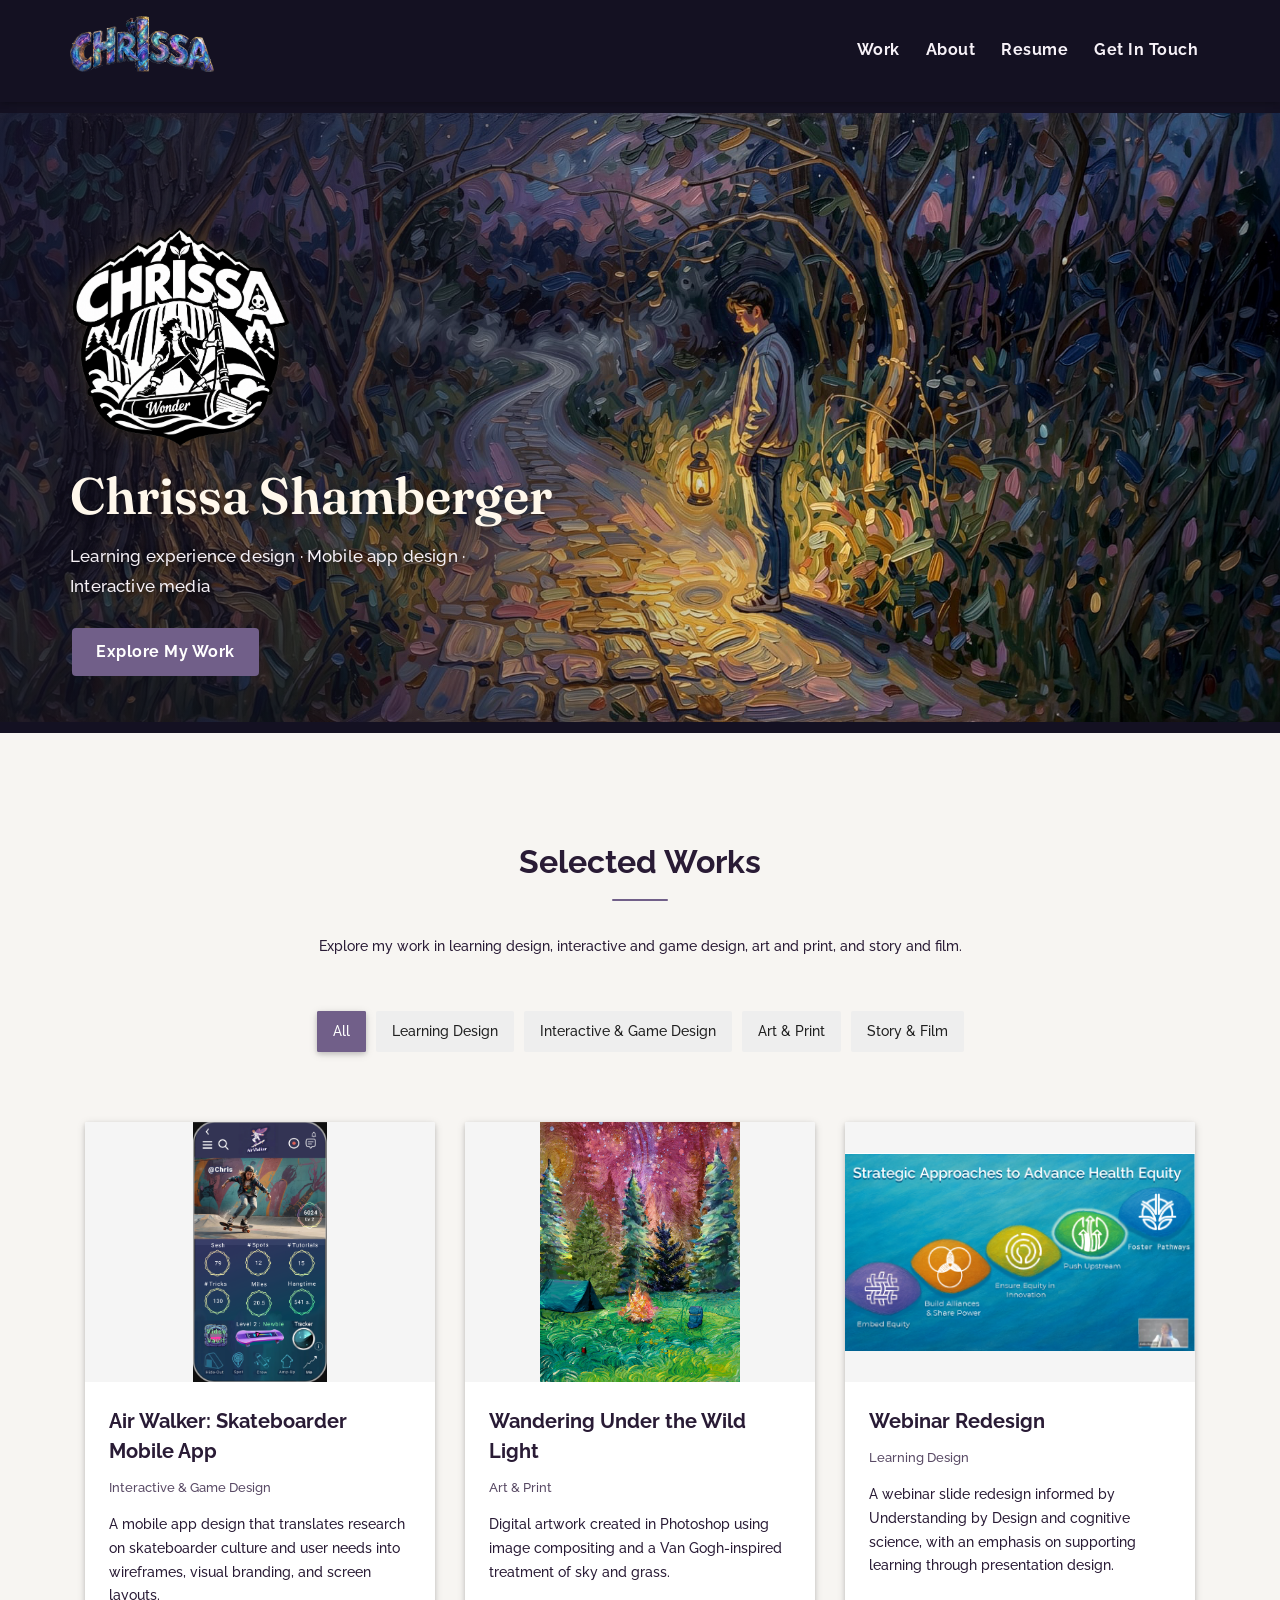
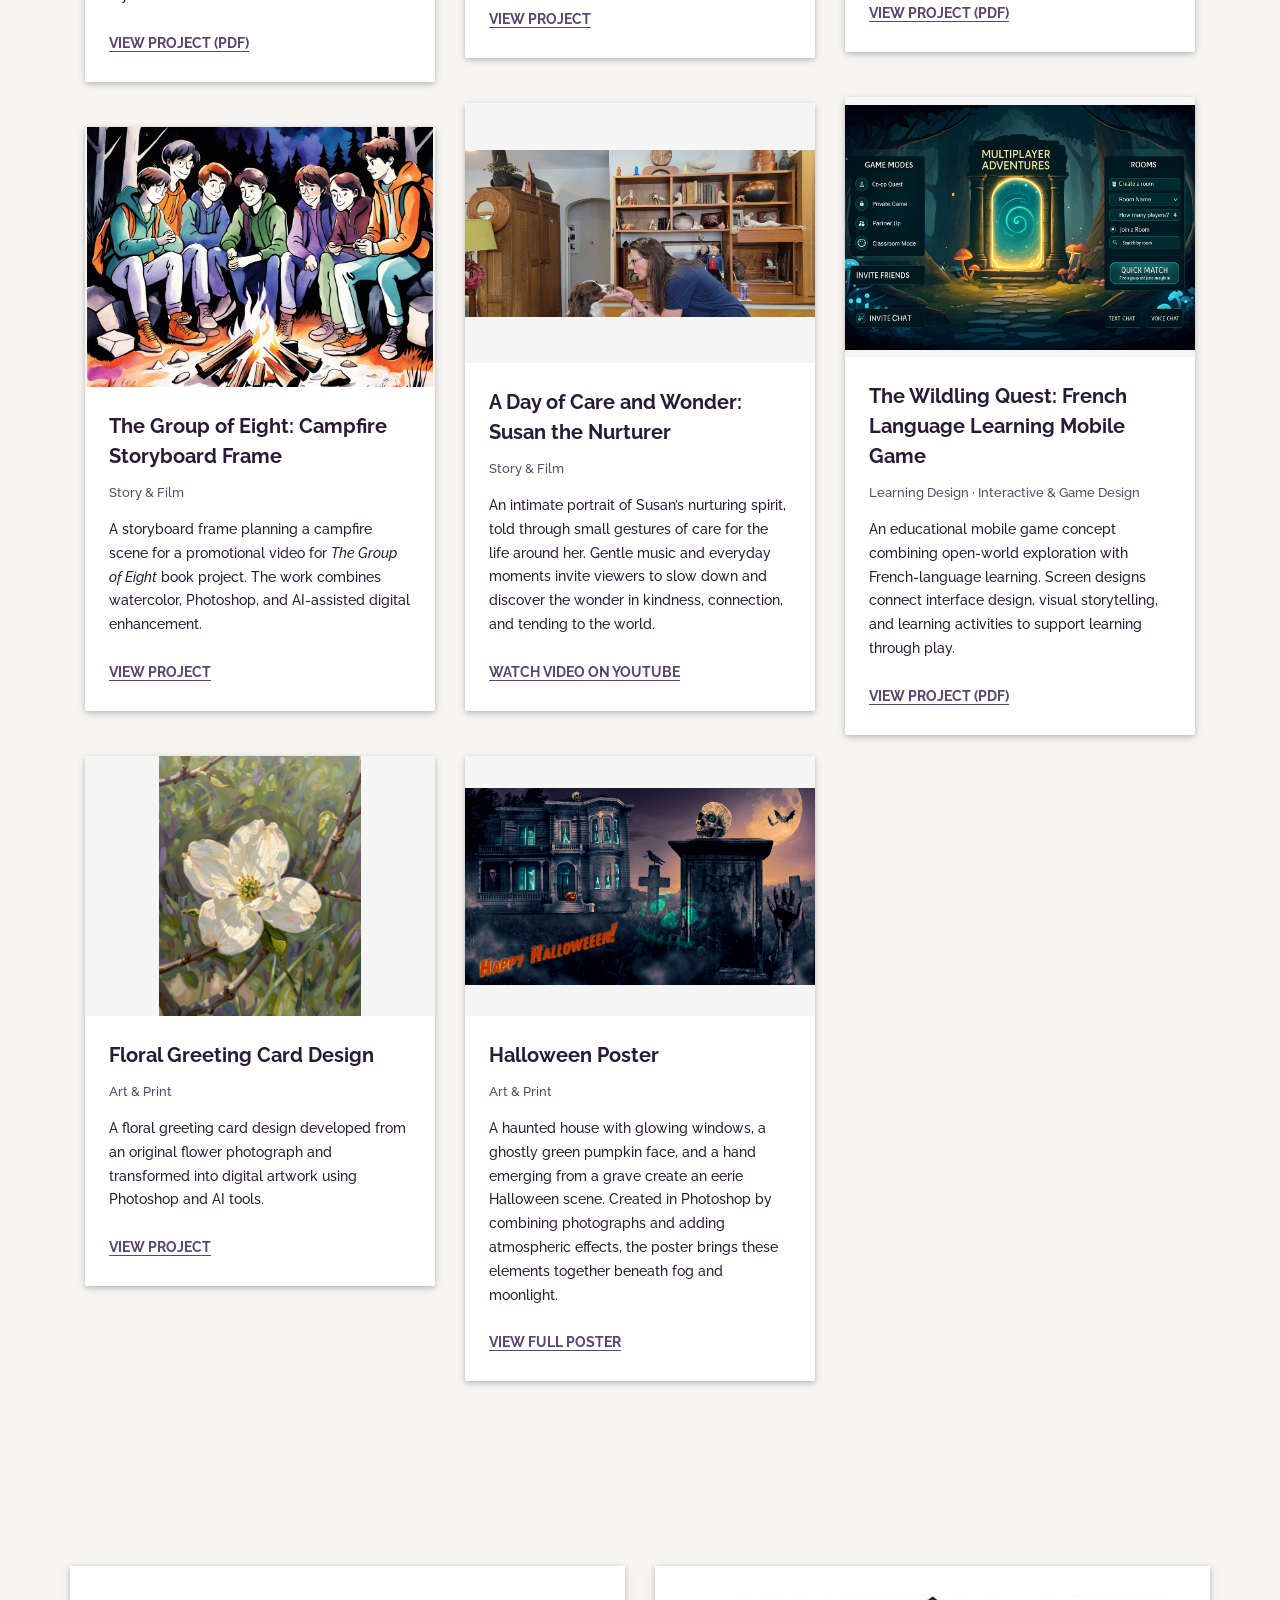
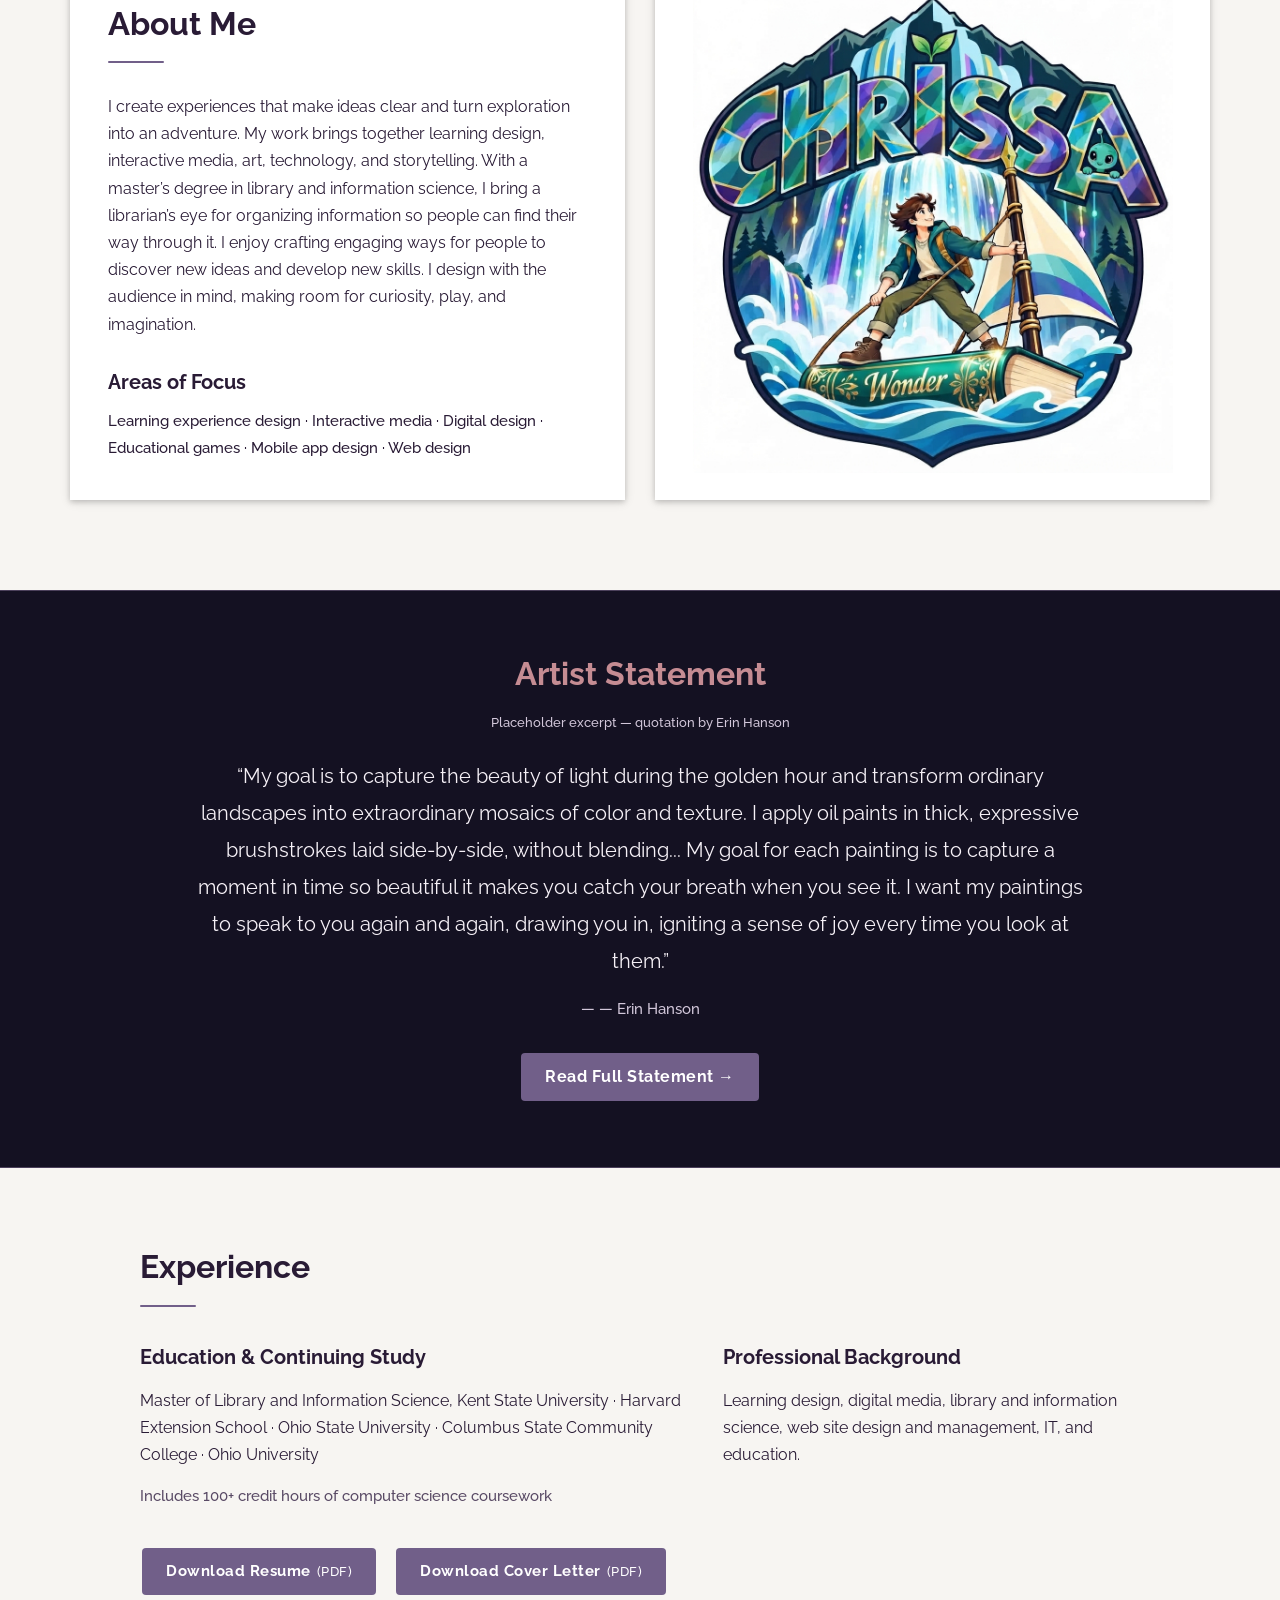
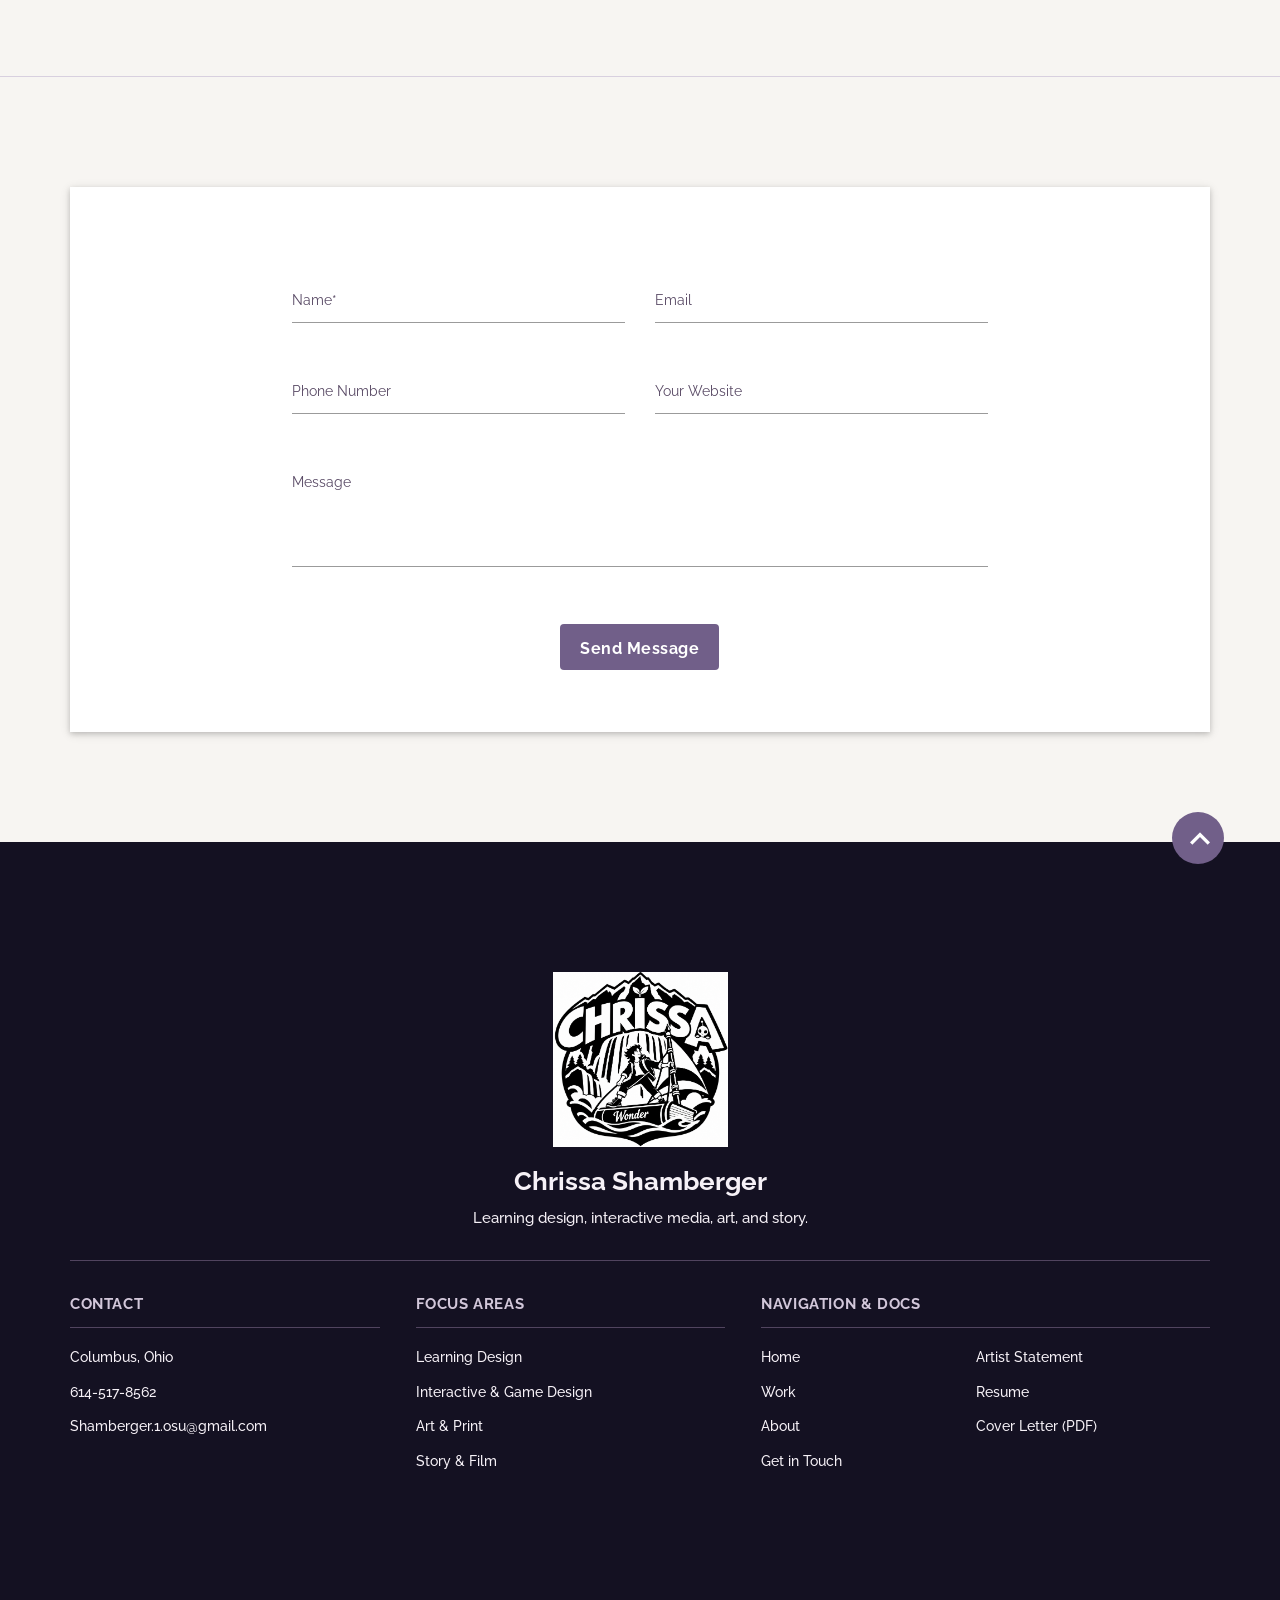
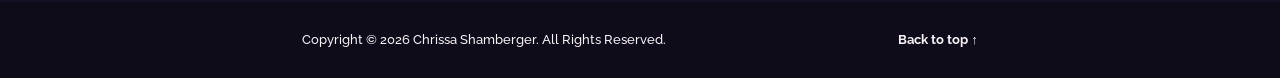
==== commit 1c651544: "Add files via upload" ====
--- a/index2.html
+++ b/index2.html
@@ -692,7 +692,7 @@
         <footer class="statement-attribution">— Erin Hanson</footer>
       </blockquote>
 
-      <a href="complete-artist-statement.html"
+      <a href="complete-artist-statement2.html"
          class="btn statement-button waves-effect waves-light">
         Read Full Statement <span aria-hidden="true">&rarr;</span>
       </a>
@@ -949,7 +949,7 @@
 
             <ul class="footer-link-list">
               <li>
-                <a href="complete-artist-statement.html">
+                <a href="complete-artist-statement2.html">
                   Artist Statement
                 </a>
               </li>
--- a/assets/css/portfolio-overrides2.css
+++ b/assets/css/portfolio-overrides2.css
@@ -0,0 +1,2871 @@
+/* ========================================
+   WORKS GALLERY
+   ======================================== */
+
+/* Make the category filters wrap neatly. */
+#works .portfolio-filter {
+  display: flex;
+  flex-wrap: wrap;
+  justify-content: center;
+  gap: 10px;
+  padding-left: 0;
+  list-style: none;
+}
+
+#works .portfolio-filter li {
+  float: none;
+  margin: 0;
+  padding: 0;
+}
+
+/* Actual buttons inside the existing filter items. */
+#works .portfolio-filter li > button {
+  display: block;
+  padding: 10px 16px;
+  border: 0;
+  background: transparent;
+  color: inherit;
+  font: inherit;
+  line-height: 1.5;
+  text-transform: inherit;
+  cursor: pointer;
+}
+
+#works .portfolio-filter li > button:focus-visible {
+  outline: 3px solid #222;
+  outline-offset: -3px;
+}
+
+/* Consistent thumbnail areas. */
+#works .portfolio-item .card-image {
+  position: relative;
+  height: 260px;
+  overflow: hidden;
+  background-color: #f5f5f5;
+}
+
+#works .portfolio-item .card-image > a {
+  display: block;
+  width: 100%;
+  height: 100%;
+}
+
+#works .portfolio-item .card-image img {
+  display: block;
+  width: 100%;
+  max-width: 100%;
+  height: 100%;
+  object-fit: contain;
+  object-position: center;
+}
+
+/* Card text. */
+#works .portfolio-item .card-content {
+  padding: 24px;
+}
+
+#works .portfolio-item .card-content .card-title {
+  display: block;
+  margin: 0 0 12px;
+  font-size: 20px;
+  font-weight: 700;
+  line-height: 1.4;
+  text-transform: none;
+}
+
+#works .portfolio-item .project-category {
+  margin: 0 0 14px;
+  color: #666;
+  font-size: 13px;
+  font-weight: 500;
+  line-height: 1.6;
+}
+
+#works .portfolio-item .project-description {
+  margin: 0 0 20px;
+  line-height: 1.7;
+}
+
+#works .portfolio-item .project-link {
+  margin: 0;
+}
+
+#works .portfolio-item .project-link a {
+  font-weight: 700;
+  text-decoration: underline;
+  text-underline-offset: 3px;
+}
+
+@media (max-width: 767px) {
+  #works .portfolio-filter li > button {
+    padding: 9px 12px;
+    font-size: 13px;
+  }
+
+  #works .portfolio-item .card-content {
+    padding: 20px;
+  }
+}
+
+/* Compact handwritten name in the navigation */
+
+#header .logo-brand .nav-wordmark {
+  display: block;
+  font-family: "Caveat", cursive;
+  font-size: 36px;
+  font-weight: 600;
+  line-height: 1;
+  letter-spacing: 0;
+  text-transform: none;
+  white-space: nowrap;
+  color: #222;
+} 
+
+
+
+/* Image logo: preserve the former 36px wordmark height. */
+/*#header .logo-brand .nav-logo {
+  display: block;
+  width: auto !important;
+  height: 36px !important;
+  max-width: 180px;
+  max-height: 36px !important;
+  object-fit: contain;
+} */
+
+
+/* Larger logo without increasing its vertical layout footprint. */
+/*#header .logo-brand .nav-logo {
+  display: block;
+  width: auto !important;
+  height: 54px !important;
+  max-width: 240px;
+  max-height: 54px !important;
+  margin-top: -9px;
+  margin-bottom: -9px;
+  object-fit: contain;
+}*/
+
+
+/* Allow the container to display the larger spilled logo */
+#header .logo-brand {
+  overflow: visible !important;
+}
+
+
+
+/* ===== LEGACY COLOR SYSTEM ===== */
+
+/* Approved site palette. */
+:root {
+  --site-ink: #291b35;
+  --site-muted: #594a65;
+
+  --site-teal: #79bdb2;
+  --site-teal-dark: #65a99f;
+
+  --site-paper: #f7f5f2;
+  --site-lavender: #eae7ee;
+
+  --site-violet: #654080;
+  --site-violet-hover: #4e2d68;
+
+  --site-link: #593477;
+  --site-link-hover: #41477b;
+
+  --site-border: #d8d0df;
+
+  /* Maintain compatibility with earlier brand rules. */
+  --site-cyan: var(--site-teal);
+  --site-cyan-dark: var(--site-teal-dark);
+}
+
+/* Top navigation background, including its sticky state */
+#header .brand-header,
+#header.sticky .brand-header {
+  background-color: var(--site-cyan) !important;
+}
+
+/* Main brand-colored backgrounds, including the footer */
+.brand-bg {
+  background-color: var(--site-cyan) !important;
+}
+
+/* Keep the lower footer strip a little darker */
+.footer .secondary-footer.brand-bg.darken-2 {
+  background-color: var(--site-cyan-dark) !important;
+}
+
+/* Buttons explicitly using brand or blue background classes */
+.btn.brand-bg,
+.btn.btn-brand,
+.btn.blue,
+.btn-large.blue,
+.btn-floating.blue {
+  background-color: var(--site-cyan) !important;
+  color: #152b33 !important;
+}
+
+/* ===== END CYAN COLOR TEST ===== */
+
+
+/* Readable navigation labels on the cyan header */
+#header .menuzord-menu > li > a {
+  color: #152b33 !important;
+  font-weight: 700;
+}
+
+/* Keep hover and selected labels readable */
+#header .menuzord-menu > li:hover > a,
+#header .menuzord-menu > li.active > a,
+#header .menuzord-menu > li > a:focus {
+  color: #152b33 !important;
+  text-decoration: underline;
+  text-underline-offset: 5px;
+}
+
+
+/* ===== Readability adjustments ===== */
+
+/* Main reading text on the site's light backgrounds */
+#home p,
+#about p,
+#works .section-sub,
+#works .project-description,
+#main-content p {
+  color: #333333 !important;
+}
+
+/* Smaller supporting text in the gallery and profile */
+#works .project-category,
+#about .author-meta,
+#about .author-meta .title,
+#about .author-meta .contact-value {
+  color: #454545 !important;
+}
+
+/* Hero introduction: darker and slightly more substantial */
+#home .text-medium {
+  font-size: 18px !important;
+  font-weight: 500;
+  line-height: 1.7;
+}
+
+/* Main footer: slightly darker than the cyan header */
+footer.footer .primary-footer.brand-bg {
+  background-color: #00a4c5 !important;
+}
+
+/* Copyright strip: slightly darker again */
+footer.footer .secondary-footer.brand-bg.darken-2 {
+  background-color: #0094b2 !important;
+}
+
+/* Clear footer text and links */
+footer.footer .copy-text,
+footer.footer .copy-text a,
+footer.footer .social-link a {
+  color: #ffffff !important;
+}
+
+/* Remove faded copyright text */
+footer.footer .copy-text,
+footer.footer .copy-text a {
+  opacity: 1 !important;
+}
+
+/* Hero artwork on wide screens */
+#home.banner-15 {
+  background-image: url("../img/portfolio/wandering-under-the-wild-light.png") !important;
+  /*background-size: 480px auto !important;
+  background-position:
+    right max(30px, calc((98vw - 1170px) / 2 + 15px))
+    top 0 !important; */
+
+  /* Full-size overlay; artwork scaled to the hero's width. */
+  background-size: 100% 100%, 100% auto !important;
+  background-position: center center, center center !important;
+  background-repeat: no-repeat !important;
+  background-attachment: scroll !important;
+  background-color: #f5f5f3;
+}
+
+
+
+
+/* Darker labels in the contact form */
+#contact .input-field label,
+#contact .input-field label.active,
+#contact .input-field input:focus + label,
+#contact .input-field textarea:focus + label {
+  color: #454545 !important;
+}
+
+/* Darker text entered into the form */
+#contact .input-field input,
+#contact .input-field textarea {
+  color: #222222 !important;
+}
+
+/* Darker placeholder text, if present */
+#contact input::placeholder,
+#contact textarea::placeholder {
+  color: #595959 !important;
+  opacity: 1;
+}
+
+
+/* ========================================
+   FLOATING INTERACTIVE HERO LOGO
+   ======================================== */
+
+#home.hero-immersive .floating-logo-container {
+  position: absolute;
+  right: 0;
+  bottom: calc(100% + 20px);
+  left: 0;
+  display: flex;
+  justify-content: center;
+  margin: 0;
+  pointer-events: none;
+}
+
+#home.hero-immersive .floating-logo-badge {
+  display: inline-block;
+  width: 250px;
+  height: auto;
+  pointer-events: auto;
+  transition: transform 0.15s ease-out;
+  will-change: transform;
+}
+
+#home.hero-immersive .interactive-logo {
+  display: block;
+  width: 100%;
+  height: 170px;
+  object-fit: contain;
+  filter: drop-shadow(0 4px 8px rgba(255, 255, 255, 0.55));
+}
+
+@media (max-width: 767px) {
+  #home.hero-immersive .floating-logo-container {
+    bottom: calc(100% + 16px);
+  }
+
+ 
+#home.hero-immersive .floating-logo-badge {
+  width: 190px;
+}
+
+#home.hero-immersive .interactive-logo {
+  height: 135px;
+}
+}
+
+
+
+/* ========================================
+   IMMERSIVE HERO
+   Keep after all earlier hero overrides.
+   ======================================== */
+
+
+
+#home.banner-15.hero-immersive {
+  position: relative;
+  display: flex;
+  flex-direction: column;
+  isolation: isolate;
+  overflow: hidden;
+  box-sizing: border-box;
+
+  width: 100%;
+  height: auto !important;
+  min-height: 100vh !important;
+  min-height: 100svh !important;
+
+  padding: 0 !important;
+
+  background-image:
+    linear-gradient(
+      rgba(0, 0, 0, 0.45),
+      rgba(0, 0, 0, 0.45)
+    ),
+    url("../img/portfolio/wandering-under-the-wild-light.png") !important;
+
+background-size: 100% 100%, 100% auto !important;
+background-position: center center, center center !important;
+  background-repeat: no-repeat !important;
+  background-attachment: scroll !important;
+  background-color: #252525 !important;
+}
+
+/* Main text begins approximately one-fifth down the hero.
+   The minimum leaves room for the header and floating logo. */
+
+#home.hero-immersive .hero-content {
+  position: relative;
+  z-index: 1;
+  flex: 1 0 auto;
+  padding-top: max(290px, 24svh);
+  padding-bottom: 60px;
+  text-align: center;
+}
+
+#home.hero-immersive .hero-heading {
+  position: relative;
+  width: 100%;
+  max-width: 1120px;
+  margin: 0 auto;
+}
+
+#home.hero-immersive .hero-title {
+  margin: 0 0 22px;
+  color: #ffffff !important;
+  font-family: "Fraunces", Georgia, serif !important;
+  font-size: clamp(44px, 5vw, 72px);
+  font-weight: 600;
+  line-height: 1.12;
+  letter-spacing: 0;
+  text-transform: none;
+  overflow-wrap: normal;
+  text-shadow: 0 2px 12px rgba(0, 0, 0, 0.4);
+}
+
+#home.hero-immersive .hero-subtitle {
+  max-width: 850px;
+  margin: 0 auto;
+  color: rgba(255, 255, 255, 0.9) !important;
+  font-family: "Raleway", sans-serif;
+  font-size: 18px;
+  font-weight: 500;
+  line-height: 1.6;
+  letter-spacing: 0.02em;
+  text-shadow: 0 2px 8px rgba(0, 0, 0, 0.45);
+}
+
+/* Keep the Work button at the lower left of the content area. */
+#home.hero-immersive .hero-action {
+  position: relative;
+  z-index: 1;
+  flex: 0 0 auto;
+  padding-bottom: 48px;
+  text-align: left;
+}
+
+#home.hero-immersive .hero-action .btn {
+  max-width: 100%;
+  margin: 0;
+  white-space: normal;
+}
+
+@media (max-width: 767px) {
+  
+  #home.hero-immersive .hero-content {
+  padding-top: max(255px, 24svh);
+  padding-bottom: 40px;
+}
+
+  /*#home.hero-immersive .hero-title {
+    margin-bottom: 20px;
+    font-size: clamp(2.25rem, 5vw, 2.75rem);
+    
+    line-height: 1.1;
+  }*/
+
+ 
+
+#home.hero-immersive .hero-title {
+  margin-bottom: 20px;
+  font-size: clamp(34px, 8.5vw, 44px);
+  line-height: 1.15;
+}
+
+  #home.hero-immersive .hero-subtitle {
+    max-width: 360px;
+    font-size: 15px;
+    line-height: 1.7;
+  }
+
+  #home.hero-immersive .hero-action {
+    padding-bottom: 32px;
+  }
+}
+
+
+/* ========================================
+   ABOUT ME
+   ======================================== */
+
+#about {
+  padding-bottom: 90px;
+}
+
+/* Equal-width columns with matching panel heights. */
+#about .about-layout {
+  display: flex;
+  flex-wrap: wrap;
+  align-items: stretch;
+}
+
+#about .about-column {
+  display: flex;
+  float: none;
+  width: 50%;
+  min-width: 0;
+}
+
+#about .about-panel {
+  flex: 1 1 auto;
+  width: 100%;
+  min-width: 0;
+}
+
+/* Biography panel. */
+#about .about-text-panel {
+  padding: clamp(24px, 3vw, 44px);
+}
+
+#about #about-title {
+  margin: 0 0 24px;
+  color: #222222;
+  font-size: 32px;
+  font-weight: 700;
+  line-height: 1.2;
+}
+
+#about .about-bio {
+  margin: 0 0 30px;
+  font-size: 16px;
+  font-weight: 400;
+  line-height: 1.7;
+}
+
+#about .about-focus-title {
+  margin: 0 0 12px;
+  color: #222222;
+  font-size: 20px;
+  font-weight: 700;
+  line-height: 1.4;
+}
+
+#about .about-focus {
+  margin: 0;
+  font-size: 15px;
+  font-weight: 500;
+  line-height: 1.8;
+}
+
+/* Center the logo without cropping or stretching it. */
+#about .about-logo-panel {
+  display: flex;
+  align-items: center;
+  justify-content: center;
+  padding: 24px;
+}
+
+#about .about-logo {
+  display: block;
+  width: 100%;
+  height: auto;
+  max-height: 480px;
+  object-fit: contain;
+}
+
+/* Stack the panels below the desktop column breakpoint. */
+@media (max-width: 991px) {
+  #about .about-column {
+    width: 100%;
+  }
+
+  #about .about-column + .about-column {
+    margin-top: 24px;
+  }
+
+  #about .about-logo {
+    max-width: 480px;
+    max-height: 380px;
+  }
+}
+
+@media (max-width: 767px) {
+  #about {
+    padding-top: 70px;
+    padding-bottom: 60px;
+  }
+
+  #about .about-text-panel {
+    padding: 24px;
+  }
+
+  #about #about-title {
+    font-size: 28px;
+  }
+
+  #about .about-logo-panel {
+    padding: 24px;
+  }
+
+  #about .about-logo {
+    max-height: 300px;
+  }
+}
+
+
+
+/* Shared homepage section-heading typography. */
+#works #works-title,
+#about #about-title,
+#artist-statement #artist-statement-title,
+#experience #experience-title {
+  font-family: "Raleway", sans-serif !important;
+  font-size: 32px;
+  font-weight: 700;
+  line-height: 1.2;
+}
+
+@media (max-width: 767px) {
+  #works #works-title,
+  #about #about-title,
+  #artist-statement #artist-statement-title,
+  #experience #experience-title {
+    font-size: 28px;
+  }
+}
+
+
+/* ========================================
+   ARTIST STATEMENT: SHARED COLOR THEME
+   Change the hex code in --statement-bg ONCE
+   to update both the homepage band and the page!
+   ======================================== */
+:root {
+  --statement-bg: #eae7ee; 
+  /* #e8efe6 is green like image above it, but too many cool colors on site */
+}
+
+/* ========================================
+   ARTIST STATEMENT: HOMEPAGE BAND
+   ======================================== */
+
+.artist-statement-band {
+  padding: 64px 0;
+  background-color: var(--statement-bg) !important;
+  border-top: 1px solid #d5dfdd;
+  border-bottom: 1px solid #d5dfdd;
+}
+
+.statement-content {
+  max-width: 900px;
+  margin: 0 auto;
+  text-align: center;
+}
+
+#artist-statement-title,
+.statement-page-title {
+  margin: 0 0 20px;
+  color: #222222;
+  font-size: 32px;
+  font-weight: 700;
+  line-height: 1.2;
+}
+
+.statement-placeholder {
+  margin: 0 0 24px;
+  color: #505b58;
+  font-size: 13px;
+  font-weight: 500;
+  line-height: 1.6;
+}
+
+/* Reset the template's default blockquote treatment. */
+.statement-quote {
+  margin: 0;
+  padding: 0;
+  border: 0;
+}
+
+.statement-quote p {
+  margin: 0;
+  color: #333333;
+  font-size: clamp(18px, 1.6vw, 22px);
+  font-weight: 400;
+  line-height: 1.8;
+}
+
+.statement-attribution {
+  display: block;
+  margin-top: 18px;
+  color: #505b58;
+  font-size: 15px;
+  font-weight: 500;
+  line-height: 1.6;
+}
+
+.artist-statement-band .statement-button {
+  display: inline-block;
+  height: auto;
+  max-width: 100%;
+  margin-top: 30px;
+  padding: 12px 22px;
+  background-color: #173e46;
+  color: #ffffff;
+  font-weight: 700;
+  line-height: 1.5;
+  text-transform: none;
+  white-space: normal;
+}
+
+.artist-statement-band .statement-button:hover,
+.artist-statement-band .statement-button:focus {
+  background-color: #102e34;
+  color: #ffffff;
+}
+
+.artist-statement-band .statement-button:focus-visible,
+.statement-page a:focus-visible {
+  outline: 3px solid #222222;
+  outline-offset: 4px;
+}
+
+
+
+/* ========================================
+   COMPLETE ARTIST STATEMENT PAGE
+   ======================================== */
+
+body.statement-page {
+  margin: 0;
+  background-color: var(--statement-bg) !important;
+  color: #333333;
+  font-family: "Raleway", sans-serif;
+  font-size: 16px;
+  font-weight: 400;
+  line-height: 1.7;
+}
+
+
+.statement-page,
+.statement-page * {
+  box-sizing: border-box;
+}
+
+.statement-page-header,
+.statement-page-main,
+.statement-page-footer {
+  width: min(900px, calc(100% - 40px));
+  margin-right: auto;
+  margin-left: auto;
+}
+
+.statement-page-header {
+  padding: 28px 0;
+  border-bottom: 1px solid #d5dfdd;
+}
+
+.statement-page-home,
+.statement-page-return {
+  color: #173e46;
+  font-weight: 700;
+  text-decoration: underline;
+  text-underline-offset: 4px;
+}
+
+.statement-page-home:hover,
+.statement-page-return:hover {
+  color: #102e34;
+}
+
+.statement-page-main {
+  padding-top: 56px;
+  padding-bottom: 56px;
+}
+
+.statement-page-title {
+  font-size: clamp(32px, 5vw, 48px);
+}
+
+.statement-page-intro {
+  margin: 0 0 36px;
+  color: #505b58;
+  line-height: 1.7;
+}
+
+.statement-page .statement-quote + .statement-quote {
+  margin-top: 36px;
+  padding-top: 36px;
+  border-top: 1px solid #d5dfdd;
+}
+
+.statement-page-footer {
+  padding-top: 24px;
+  padding-bottom: 32px;
+  border-top: 1px solid #d5dfdd;
+}
+
+@media (max-width: 767px) {
+  .artist-statement-band {
+    padding: 48px 0;
+  }
+
+  #artist-statement-title {
+    font-size: 28px;
+  }
+
+  .statement-quote p {
+    font-size: 18px;
+    line-height: 1.7;
+  }
+
+  .statement-page-main {
+    padding-top: 36px;
+    padding-bottom: 40px;
+  }
+}
+
+
+/* ========================================
+   BRIGHT GREEN ARTIST STATEMENT BUTTON
+   ======================================== */
+
+.artist-statement-band .statement-button {
+  display: inline-block;
+  height: auto;
+  max-width: 100%;
+  margin-top: 30px;
+  padding: 12px 24px;
+  /*background-color: #66bb6a !important;*/ /* Bright spring leaf */
+  /*color: #0f2b18 !important;  */           /* Dark forest green for high-contrast readability */
+
+   background-color: #4caf50 !important; /* Bright spring leaf */
+  color: #0f2b18  !important;            /* Dark forest green for high-contrast readability */
+  
+  font-weight: 700;
+  line-height: 1.5;
+  text-transform: none;
+  white-space: normal;
+  border-radius: 4px;
+  transition: background-color 0.2s ease, transform 0.1s ease;
+}
+
+.artist-statement-band .statement-button:hover,
+.artist-statement-band .statement-button:focus {
+  background-color: #52a456 !important; /* Slightly richer green on hover */
+  color: #05140b !important;
+}
+
+
+
+/* ========================================
+   EXPERIENCE
+   ======================================== */
+
+#experience.experience-section {
+  padding: 80px 0;
+  background-color: #f5f5f3;
+  border-bottom: 1px solid #deded8;
+}
+
+#experience .experience-content {
+  max-width: 1000px;
+  margin: 0 auto;
+}
+
+#experience .experience-title {
+  margin: 0 0 36px;
+  color: #222222;
+  font-size: 32px;
+  font-weight: 700;
+  line-height: 1.2;
+}
+
+/* Keep the supplied education and background text easy to scan. */
+#experience .experience-details {
+  display: grid;
+  grid-template-columns: minmax(0, 1.3fr) minmax(0, 1fr);
+  gap: 40px;
+}
+
+#experience .experience-group {
+  min-width: 0;
+}
+
+#experience .experience-group h3 {
+  margin: 0 0 16px;
+  color: #222222;
+  font-size: 20px;
+  font-weight: 700;
+  line-height: 1.4;
+}
+
+#experience .experience-group p {
+  margin: 0;
+  color: #333333;
+  font-size: 16px;
+  font-weight: 400;
+  line-height: 1.7;
+}
+
+#experience .experience-group .experience-study-note {
+  margin-top: 16px;
+  color: #454545;
+  font-size: 15px;
+  font-weight: 500;
+}
+
+/* Match the green direction established by the statement button. */
+#experience .experience-downloads {
+  display: flex;
+  flex-wrap: wrap;
+  align-items: stretch;
+  gap: 16px;
+  margin-top: 36px;
+}
+
+#experience .experience-download-button {
+  display: inline-flex;
+  align-items: center;
+  justify-content: center;
+  flex-wrap: wrap;
+  gap: 0 6px;
+
+  height: auto;
+  min-height: 48px;
+  max-width: 100%;
+  margin: 0;
+  padding: 12px 24px;
+
+  background-color: #4caf50;
+  color: #0f2b18;
+  border-radius: 4px;
+
+  font-size: 15px;
+  font-weight: 700;
+  line-height: 1.5;
+  text-align: center;
+  text-transform: none;
+  white-space: normal;
+
+  transition: background-color 0.2s ease;
+}
+
+#experience .experience-download-button:hover,
+#experience .experience-download-button:focus {
+  background-color: #52a456;
+  color: #05140b;
+}
+
+#experience .experience-download-button:focus-visible {
+  outline: 3px solid #222222;
+  outline-offset: 4px;
+}
+
+#experience .experience-file-type {
+  font-size: 13px;
+  font-weight: 500;
+}
+
+@media (max-width: 991px) {
+  #experience .experience-details {
+    grid-template-columns: minmax(0, 1fr);
+    gap: 30px;
+  }
+}
+
+@media (max-width: 767px) {
+  #experience.experience-section {
+    padding: 56px 0;
+  }
+
+  #experience .experience-title {
+    margin-bottom: 28px;
+    font-size: 28px;
+  }
+
+  #experience .experience-downloads {
+    flex-direction: column;
+    align-items: stretch;
+    margin-top: 30px;
+  }
+
+  #experience .experience-download-button {
+    width: 100%;
+  }
+}
+
+
+/* ========================================
+   SITE FOOTER
+   ======================================== */
+
+#site-footer .footer-content-grid {
+  display: grid;
+  grid-template-columns:
+    minmax(0, 1.4fr)
+    minmax(0, 1fr)
+    minmax(0, 1fr);
+  gap: 40px;
+  padding: 48px 0 40px;
+  text-align: left;
+}
+
+#site-footer .footer-col {
+  min-width: 0;
+}
+
+/* Override template nav defaults only inside the footer. */
+#site-footer nav.footer-links-col {
+  height: auto;
+  background: transparent;
+  box-shadow: none;
+  line-height: inherit;
+}
+
+/* Large enough to recognize without dominating the footer. */
+#site-footer .footer-logo-link {
+  display: inline-block;
+  max-width: 100%;
+  margin-bottom: 18px;
+  line-height: 0;
+}
+
+#site-footer .footer-brand-logo {
+  display: block;
+  width: 170px;
+  height: auto;
+  max-width: 100%;
+}
+
+
+
+
+#site-footer .footer-name {
+  display: block;
+  margin-bottom: 10px;
+  color: #152b33 !important;
+  font-size: 22px;
+  font-weight: 700;
+  line-height: 1.3;
+  text-decoration: none;
+}
+
+
+#site-footer .footer-tagline {
+  max-width: none;
+  margin: 0 0 18px;
+  color: #152b33 !important;
+  font-size: 15px;
+  line-height: 1.6;
+  white-space: nowrap;
+}
+
+#site-footer .footer-title {
+  margin: 0 0 16px;
+  padding-bottom: 10px;
+  border-bottom: 1px solid rgba(21, 43, 51, 0.25);
+  color: #152b33 !important;
+  font-size: 15px;
+  font-weight: 700;
+  line-height: 1.5;
+  letter-spacing: 0.04em;
+  text-transform: uppercase;
+}
+
+#site-footer .footer-contact-list,
+#site-footer .footer-link-list {
+  display: block;
+  margin: 0;
+  padding: 0;
+  list-style: none;
+}
+
+#site-footer .footer-contact-list li,
+#site-footer .footer-link-list li {
+  float: none;
+  margin: 0 0 10px;
+  padding: 0;
+  color: #152b33;
+  font-size: 14px;
+  line-height: 1.6;
+}
+
+#site-footer .footer-contact-list li:last-child,
+#site-footer .footer-link-list li:last-child {
+  margin-bottom: 0;
+}
+
+#site-footer .footer-contact-list a,
+#site-footer .footer-link-list a {
+  display: inline-block;
+  padding: 0;
+  color: #152b33 !important;
+  font-size: inherit;
+  line-height: inherit;
+  text-decoration: none;
+  overflow-wrap: anywhere;
+}
+
+#site-footer .footer-contact-list a:hover,
+#site-footer .footer-link-list a:hover,
+#site-footer .footer-name:hover,
+#site-footer .back-to-top-text:hover {
+  text-decoration: underline;
+  text-underline-offset: 4px;
+}
+
+#site-footer .footer-bottom-flex {
+  display: flex;
+  flex-wrap: wrap;
+  justify-content: space-between;
+  align-items: center;
+  gap: 16px;
+}
+
+#site-footer .copy-text,
+#site-footer .back-to-top-text {
+  color: #152b33 !important;
+  font-size: 13px;
+  line-height: 1.7;
+  opacity: 1 !important;
+}
+
+#site-footer .back-to-top-text {
+  font-weight: 700;
+  text-decoration: none;
+}
+
+#site-footer a:focus-visible {
+  outline: 3px solid #152b33;
+  outline-offset: 4px;
+}
+
+@media (max-width: 991px) {
+  #site-footer .footer-content-grid {
+    grid-template-columns: repeat(2, minmax(0, 1fr));
+    gap: 32px;
+  }
+
+  #site-footer .footer-brand-col {
+    grid-column: 1 / -1;
+  }
+}
+
+@media (max-width: 767px) {
+  #site-footer .footer-content-grid {
+    grid-template-columns: minmax(0, 1fr);
+    gap: 32px;
+    padding-top: 36px;
+    padding-bottom: 32px;
+    text-align: center;
+  }
+
+  #site-footer .footer-brand-col {
+    grid-column: auto;
+  }
+
+  #site-footer .footer-brand-logo {
+    width: 150px;
+  }
+
+  #site-footer .footer-tagline {
+  margin-right: auto;
+  margin-left: auto;
+  white-space: normal;
+}
+
+  #site-footer .footer-bottom-flex {
+    flex-direction: column;
+    justify-content: center;
+    text-align: center;
+  }
+}
+
+
+/* ========================================
+   APPROVED MAIN COLOR SYSTEM
+   Keep after earlier color overrides.
+   ======================================== */
+
+/* Page foundation. */
+body {
+  background-color: var(--site-paper);
+  color: var(--site-ink);
+}
+
+/* Navigation, including the sticky state. */
+#header .brand-header,
+#header.sticky .brand-header {
+  background-color: var(--site-teal) !important;
+}
+
+#header .logo-brand .nav-wordmark,
+#header .menuzord-menu > li > a {
+  color: var(--site-ink) !important;
+}
+
+#header .menuzord-menu > li:hover > a,
+#header .menuzord-menu > li.active > a,
+#header .menuzord-menu > li > a:focus {
+  color: var(--site-ink) !important;
+}
+
+/* Mobile menu-toggle bars. */
+#header .menuzord .showhide em {
+  background-color: var(--site-ink) !important;
+}
+
+/* Main section backgrounds; preserve white content panels. */
+#works.grey.lighten-3,
+#about.grey.lighten-3,
+#contact.grey.lighten-3,
+#experience.experience-section {
+  background-color: var(--site-paper) !important;
+}
+
+/* Main headings. */
+#works #works-title,
+#about #about-title,
+#about .about-focus-title,
+#artist-statement #artist-statement-title,
+#experience #experience-title,
+#experience .experience-group h3,
+.statement-page .statement-page-title {
+  color: var(--site-ink) !important;
+}
+
+/* Main reading text. */
+#works .section-sub,
+#works .project-description,
+#about p,
+#experience .experience-group p,
+.artist-statement-band .statement-quote p,
+body.statement-page,
+.statement-page #main-content p {
+  color: var(--site-ink) !important;
+}
+
+/* Gallery titles and supporting text. */
+#works .portfolio-item .card-content .card-title {
+  color: var(--site-ink) !important;
+}
+
+#works .portfolio-item .project-category,
+#experience .experience-group .experience-study-note,
+.artist-statement-band .statement-placeholder,
+.artist-statement-band .statement-attribution,
+.statement-page .statement-page-intro,
+.statement-page .statement-attribution {
+  color: var(--site-muted) !important;
+}
+
+/* Project links and full-statement-page links. */
+#works .project-link a,
+.statement-page .statement-page-home,
+.statement-page .statement-page-return {
+  color: var(--site-link) !important;
+}
+
+#works .project-link a:hover,
+#works .project-link a:focus,
+.statement-page .statement-page-home:hover,
+.statement-page .statement-page-home:focus,
+.statement-page .statement-page-return:hover,
+.statement-page .statement-page-return:focus {
+  color: var(--site-link-hover) !important;
+}
+
+/* Artist Statement backgrounds and separators. */
+.artist-statement-band,
+body.statement-page {
+  background-color: var(--site-lavender) !important;
+}
+
+.artist-statement-band,
+.statement-page .statement-page-header,
+.statement-page .statement-page-footer,
+.statement-page .statement-quote + .statement-quote,
+#experience.experience-section {
+  border-color: var(--site-border);
+}
+
+/* Contact: colors only; no form layout or behavior changes. */
+#contact .input-field label,
+#contact .input-field label.active,
+#contact .input-field input:focus + label,
+#contact .input-field textarea:focus + label {
+  color: var(--site-muted) !important;
+}
+
+#contact .input-field input,
+#contact .input-field textarea {
+  color: var(--site-ink) !important;
+}
+
+#contact input::placeholder,
+#contact textarea::placeholder {
+  color: var(--site-muted) !important;
+  opacity: 1;
+}
+
+/* Footer backgrounds. */
+#site-footer .primary-footer.brand-bg {
+  background-color: var(--site-teal) !important;
+}
+
+#site-footer .secondary-footer.brand-bg.darken-2 {
+  background-color: var(--site-teal-dark) !important;
+}
+
+/* Footer text and links. */
+#site-footer .footer-name,
+#site-footer .footer-tagline,
+#site-footer .footer-title,
+#site-footer .footer-contact-list li,
+#site-footer .footer-link-list li,
+#site-footer .footer-contact-list a,
+#site-footer .footer-link-list a,
+#site-footer .copy-text,
+#site-footer .back-to-top-text {
+  color: var(--site-ink) !important;
+}
+
+#site-footer .footer-title {
+  border-bottom-color: rgba(41, 27, 53, 0.25);
+}
+
+#site-footer .footer-contact-list a:hover,
+#site-footer .footer-link-list a:hover,
+#site-footer .footer-name:hover,
+#site-footer .back-to-top-text:hover {
+  color: var(--site-link) !important;
+}
+
+/* Recolor existing focus outlines without removing them. */
+#works .portfolio-filter li > button:focus-visible,
+.artist-statement-band .statement-button:focus-visible,
+.statement-page a:focus-visible,
+#experience .experience-download-button:focus-visible,
+#site-footer a:focus-visible {
+  outline-color: var(--site-ink);
+}
+
+
+/* ========================================
+   COORDINATED ACTION BUTTONS
+   ======================================== */
+
+/* Hero, Artist Statement, Experience, and Contact actions. */
+#home.hero-immersive .hero-action .btn,
+#artist-statement .statement-button,
+#experience .experience-download-button,
+#contact button[type="submit"] {
+  background-color: var(--site-violet) !important;
+  color: #ffffff !important;
+
+  border: 0;
+  border-radius: 6px;
+
+  font-weight: 700;
+  text-decoration: none;
+  text-transform: none;
+
+  box-shadow: 0 3px 8px rgba(41, 27, 53, 0.18);
+
+  transition:
+    background-color 0.18s ease,
+    box-shadow 0.18s ease,
+    transform 0.18s ease;
+}
+
+/* Keyboard or pointer focus: maintain a clear color response. */
+#home.hero-immersive .hero-action .btn:focus,
+#artist-statement .statement-button:focus,
+#experience .experience-download-button:focus,
+#contact button[type="submit"]:focus {
+  background-color: var(--site-violet-hover) !important;
+  color: #ffffff !important;
+}
+
+/* Mouse hover: restrained lift and deeper shadow.
+   Restrict movement to devices with a precise hover pointer. */
+@media (hover: hover) and (pointer: fine) {
+  #home.hero-immersive .hero-action .btn:hover,
+  #artist-statement .statement-button:hover,
+  #experience .experience-download-button:hover,
+  #contact button[type="submit"]:hover {
+    background-color: var(--site-violet-hover) !important;
+    color: #ffffff !important;
+    box-shadow: 0 7px 16px rgba(41, 27, 53, 0.25);
+    transform: translateY(-2px);
+  }
+}
+
+/* Pressed state. */
+#home.hero-immersive .hero-action .btn:active,
+#artist-statement .statement-button:active,
+#experience .experience-download-button:active,
+#contact button[type="submit"]:active {
+  background-color: #402252 !important;
+  color: #ffffff !important;
+  box-shadow: 0 1px 3px rgba(41, 27, 53, 0.22);
+  transform: translateY(1px);
+}
+
+/* Two-color keyboard indicator for light and dark surroundings. */
+#home.hero-immersive .hero-action .btn:focus-visible,
+#artist-statement .statement-button:focus-visible,
+#experience .experience-download-button:focus-visible,
+#contact button[type="submit"]:focus-visible {
+  outline: 3px solid var(--site-ink) !important;
+  outline-offset: 4px;
+  box-shadow: 0 0 0 4px #ffffff;
+}
+
+/* Footer up-arrow: match the palette without changing
+   its dimensions, placement, or icon animation. */
+#site-footer .back-top {
+  background-color: var(--site-violet) !important;
+  color: #ffffff !important;
+  box-shadow: 0 3px 8px rgba(41, 27, 53, 0.2);
+
+  transition:
+    background-color 0.18s ease,
+    box-shadow 0.18s ease;
+}
+
+#site-footer .back-top .material-icons {
+  color: #ffffff !important;
+}
+
+#site-footer .back-top:hover,
+#site-footer .back-top:focus {
+  background-color: var(--site-violet-hover) !important;
+  color: #ffffff !important;
+  box-shadow: 0 6px 14px rgba(41, 27, 53, 0.28);
+}
+
+#site-footer .back-top:active {
+  background-color: #402252 !important;
+}
+
+#site-footer .back-top:focus-visible {
+  outline: 3px solid var(--site-ink) !important;
+  outline-offset: 4px;
+  box-shadow: 0 0 0 4px #ffffff;
+}
+
+/* Respect reduced-motion preferences for these controls.
+   Retain color and outline feedback without movement. */
+@media (prefers-reduced-motion: reduce) {
+  #home.hero-immersive .hero-action .btn,
+  #artist-statement .statement-button,
+  #experience .experience-download-button,
+  #contact button[type="submit"],
+  #site-footer .back-top {
+    transition: none !important;
+    transform: none !important;
+  }
+
+  #site-footer .back-top .material-icons,
+  #site-footer .back-top .material-icons::before,
+  #site-footer .back-top .material-icons::after {
+    animation: none !important;
+    transition: none !important;
+  }
+
+  #home.hero-immersive .hero-action .btn .waves-ripple,
+  #artist-statement .statement-button .waves-ripple,
+  #experience .experience-download-button .waves-ripple,
+  #contact button[type="submit"] .waves-ripple,
+  #site-footer .back-top .waves-ripple {
+    display: none !important;
+  }
+}
+
+/* ========================================
+   FOOTER REDESIGN: BRAND ROW + THREE COLUMNS
+   ======================================== */
+
+/* Separate the brand from the information columns. */
+
+
+/* One centered footer brand group at every screen size. */
+#site-footer .footer-brand-row {
+  display: flex;
+  flex-direction: column;
+  align-items: center;
+  justify-content: center;
+  gap: 18px;
+  padding: 40px 0 30px;
+  border-bottom: 1px solid rgba(41, 27, 53, 0.25);
+  text-align: center;
+}
+
+#site-footer .footer-brand-row .footer-logo-link {
+  flex: 0 0 auto;
+  display: flex;
+  align-items: center;
+  justify-content: center;
+  align-self: center;
+  width: min(100%, 240px);
+  max-width: 100%;
+  margin: 0 auto;
+  padding: 0;
+  line-height: 0;
+}
+
+#site-footer .footer-brand-row .footer-brand-logo {
+  display: block;
+  width: 240px;
+  height: 175px;
+  max-width: 100%;
+  margin: 0 auto;
+  object-fit: contain;
+  object-position: center;
+}
+
+#site-footer .footer-brand-copy {
+  width: 100%;
+  min-width: 0;
+  text-align: center;
+}
+
+
+
+#site-footer .footer-brand-copy .footer-name {
+  margin: 0 0 8px;
+  font-size: 26px;
+  line-height: 1.25;
+}
+
+#site-footer .footer-brand-copy .footer-tagline {
+  max-width: none;
+  margin: 0;
+  font-size: 15px;
+  line-height: 1.6;
+  white-space: normal;
+}
+
+/* Three aligned information columns.
+   Give Navigation extra room for its two compact groups. */
+#site-footer .footer-content-grid {
+  display: grid;
+  grid-template-columns:
+    minmax(0, 1fr)
+    minmax(0, 1fr)
+    minmax(0, 1.45fr);
+  align-items: start;
+  gap: 36px;
+  padding: 32px 0 40px;
+  text-align: left;
+}
+
+#site-footer .footer-col {
+  min-width: 0;
+}
+
+#site-footer .footer-title {
+  margin: 0 0 18px;
+  padding-bottom: 12px;
+  font-size: 15px;
+  line-height: 1.5;
+}
+
+/* Match the row spacing across all three columns. */
+#site-footer .footer-contact-list li,
+#site-footer .footer-link-list li {
+  margin: 0 0 12px;
+  font-size: 14px;
+  line-height: 1.6;
+}
+
+#site-footer .footer-contact-list li:last-child,
+#site-footer .footer-link-list li:last-child {
+  margin-bottom: 0;
+}
+
+/* Split seven navigation links into groups of four and three. */
+#site-footer .footer-navigation-groups {
+  display: grid;
+  grid-template-columns: minmax(0, 1fr) minmax(0, 1.2fr);
+  align-items: start;
+  gap: 20px;
+}
+
+/* At medium widths, avoid squeezing the three-column layout.
+   Navigation spans the row below Contact and Focus Areas. */
+@media (min-width: 768px) and (max-width: 1199px) {
+  #site-footer .footer-content-grid {
+    grid-template-columns: repeat(2, minmax(0, 1fr));
+    gap: 32px;
+  }
+
+  #site-footer .footer-content-grid > .footer-col:last-child {
+    grid-column: 1 / -1;
+  }
+
+  #site-footer .footer-navigation-groups {
+    grid-template-columns: repeat(2, minmax(0, 1fr));
+  }
+}
+
+/* Mobile: centered brand, then clear left-aligned link groups. */
+@media (max-width: 767px) {
+  #site-footer .footer-brand-row {
+    flex-direction: column;
+    gap: 16px;
+    padding-top: 36px;
+    padding-bottom: 28px;
+    text-align: center;
+  }
+
+   #site-footer .footer-brand-row .footer-brand-logo {
+  width: 200px;
+  height: 150px;
+}
+
+  #site-footer .footer-brand-copy .footer-name {
+    font-size: 24px;
+  }
+
+  #site-footer .footer-brand-copy .footer-tagline {
+    max-width: 340px;
+    margin-right: auto;
+    margin-left: auto;
+  }
+
+  #site-footer .footer-content-grid {
+    grid-template-columns: minmax(0, 1fr);
+    gap: 30px;
+    padding-top: 28px;
+    padding-bottom: 32px;
+    text-align: left;
+  }
+
+  #site-footer .footer-navigation-groups {
+    grid-template-columns: repeat(2, minmax(0, 1fr));
+    gap: 20px;
+  }
+}
+
+/* Very narrow screens: avoid cramped document links. */
+@media (max-width: 359px) {
+  #site-footer .footer-navigation-groups {
+    grid-template-columns: minmax(0, 1fr);
+    gap: 12px;
+  }
+}
+
+/* Keep the interactive logo still when reduced motion is requested. */
+@media (prefers-reduced-motion: reduce) {
+  #home.hero-immersive .floating-logo-badge {
+    transform: none !important;
+    transition: none !important;
+    will-change: auto;
+  }
+}
+
+/* Navigation: visibly purple instead of near-black. */
+#header .logo-brand .nav-wordmark,
+#header .menuzord-menu > li > a {
+  color: #4b245e !important;
+}
+
+#header .menuzord-menu > li:hover > a,
+#header .menuzord-menu > li.active > a,
+#header .menuzord-menu > li > a:focus {
+  color: #352044 !important;
+  text-decoration: underline;
+  text-underline-offset: 5px;
+}
+
+#header .menuzord .showhide em {
+  background-color: #4b245e !important;
+}
+
+
+/* ========================================
+   LANTERN V2 — NAVIGATION GEODE SIZE
+   ======================================== */
+
+body.lantern-theme #header .logo-brand {
+  display: inline-flex;
+  align-items: center;
+  max-width: calc(100% - 90px);
+  margin: 10px 24px 10px 0 !important;
+  padding: 0 !important;
+  line-height: 1;
+  overflow: visible !important;
+}
+
+/* Replace the old oversized logo and negative margins. */
+body.lantern-theme #header .logo-brand .nav-logo {
+  display: block;
+  width: 180px !important;
+  height: 56px !important;
+  max-width: 100%;
+  max-height: 56px !important;
+  margin: 0 !important;
+  object-fit: contain;
+  object-position: left center;
+}
+
+@media (max-width: 767px) {
+  body.lantern-theme #header .logo-brand {
+    margin: 10px 16px 10px 0 !important;
+  }
+
+  body.lantern-theme #header .logo-brand .nav-logo {
+    width: 145px !important;
+    height: 48px !important;
+    max-height: 48px !important;
+  }
+}
+
+/* ========================================
+   LANTERN HERO — CURRENT WORKING VERSION
+   Keep this block at the bottom of the file.
+   ======================================== */
+
+/* Background and overall hero layout. */
+#home.banner-15.hero-immersive.hero-lantern.hero-lantern {
+  position: relative;
+  display: flex;
+  flex-direction: column;
+  justify-content: center;
+  isolation: isolate;
+  overflow: hidden;
+  box-sizing: border-box;
+
+  width: 100%;
+  height: auto !important;
+  min-height: 100vh !important;
+  min-height: 100svh !important;
+
+  padding: 0 !important;
+
+  background-image:
+    url("../img/hero/lantern-night.jpg") !important;
+  background-size: cover !important;
+  background-position: 65% center !important;
+  background-repeat: no-repeat !important;
+  background-attachment: scroll !important;
+  background-color: #111820 !important;
+}
+
+/* Darken the left side for readable text.
+   Keep the right side lighter to reveal the lantern. */
+#home.hero-immersive.hero-lantern.hero-lantern::before {
+  content: "";
+  position: absolute;
+  inset: 0;
+  z-index: 0;
+  pointer-events: none;
+
+  background:
+    linear-gradient(
+      90deg,
+      rgba(8, 14, 20, 0.86) 0%,
+      rgba(8, 14, 20, 0.68) 38%,
+      rgba(8, 14, 20, 0.20) 72%,
+      rgba(8, 14, 20, 0.10) 100%
+    );
+}
+
+/* Remove any separate template overlay. */
+#home.hero-immersive.hero-lantern.hero-lantern::after {
+  content: none !important;
+}
+
+/* Name and subtitle area. */
+#home.hero-immersive.hero-lantern.hero-lantern .hero-content {
+  position: relative;
+  z-index: 1;
+  flex: 0 0 auto;
+
+  padding-top: 180px !important;
+  padding-bottom: 0 !important;
+
+  text-align: left;
+}
+
+#home.hero-immersive.hero-lantern.hero-lantern .hero-heading {
+  position: relative;
+  width: 100%;
+  max-width: 680px;
+  margin: 0;
+}
+
+/* Name. */
+#home.hero-immersive.hero-lantern.hero-lantern .hero-title {
+  margin: 0 0 24px;
+  color: #fff8ec !important;
+
+  font-family: "Fraunces", Georgia, serif !important;
+  font-size: clamp(44px, 5.2vw, 72px);
+  font-weight: 600;
+  line-height: 1.12;
+  letter-spacing: 0;
+  text-transform: none;
+  overflow-wrap: normal;
+
+  text-shadow: 0 2px 14px rgba(0, 0, 0, 0.45);
+}
+
+/* Professional subtitle. */
+#home.hero-immersive.hero-lantern.hero-lantern .hero-subtitle {
+  max-width: 560px;
+  margin: 0;
+
+  color: #f8f4e3 !important;
+  font-family: "Raleway", sans-serif;
+  font-size: 18px;
+  font-weight: 500;
+  line-height: 1.8;
+  letter-spacing: 0.01em;
+
+  text-shadow: 0 2px 10px rgba(0, 0, 0, 0.55);
+}
+
+/* Button area. */
+#home.hero-immersive.hero-lantern.hero-lantern .hero-action {
+  position: relative;
+  z-index: 1;
+  flex: 0 0 auto;
+
+  padding-top: 32px !important;
+  padding-bottom: 90px !important;
+
+  text-align: left;
+}
+
+/* Warm lantern-colored hero button. */
+#home.hero-immersive.hero-lantern.hero-lantern .hero-action .btn {
+  display: inline-block;
+  height: auto;
+  min-height: 48px;
+  max-width: 100%;
+
+  margin: 0;
+  padding: 12px 24px;
+
+  background-color: #c88b3a !important;
+  color: #17202a !important;
+
+  border: 2px solid transparent;
+  border-radius: 6px;
+
+  font-weight: 700;
+  line-height: 1.5;
+  text-decoration: none;
+  text-transform: none;
+  white-space: normal;
+
+  box-shadow: 0 3px 10px rgba(0, 0, 0, 0.25);
+}
+
+#home.hero-immersive.hero-lantern.hero-lantern .hero-action .btn:hover,
+#home.hero-immersive.hero-lantern.hero-lantern .hero-action .btn:focus {
+  background-color: #d8a151 !important;
+  color: #17202a !important;
+}
+
+#home.hero-immersive.hero-lantern.hero-lantern .hero-action .btn:active {
+  background-color: #b77a2e !important;
+  color: #17202a !important;
+}
+
+#home.hero-immersive.hero-lantern.hero-lantern .hero-action .btn:focus-visible {
+  outline: 3px solid #17202a !important;
+  outline-offset: 5px;
+  box-shadow: 0 0 0 5px #fff8ec;
+}
+
+/* Tablet. */
+@media (max-width: 991px) {
+  #home.hero-immersive.hero-lantern.hero-lantern .hero-content {
+    padding-top: 155px !important;
+  }
+
+  #home.hero-immersive.hero-lantern.hero-lantern .hero-action {
+    padding-bottom: 70px !important;
+  }
+}
+
+/* Mobile: keep the lantern background visible. */
+@media (max-width: 767px) {
+  #home.banner-15.hero-immersive.hero-lantern.hero-lantern {
+    background-position: 62% center !important;
+  }
+
+  #home.hero-immersive.hero-lantern.hero-lantern::before {
+    background:
+      linear-gradient(
+        180deg,
+        rgba(8, 14, 20, 0.40) 0%,
+        rgba(8, 14, 20, 0.65) 45%,
+        rgba(8, 14, 20, 0.82) 100%
+      );
+  }
+
+  #home.hero-immersive.hero-lantern.hero-lantern .hero-content {
+    padding-top: 145px !important;
+  }
+
+  #home.hero-immersive.hero-lantern.hero-lantern .hero-title {
+    margin-bottom: 20px;
+    font-size: clamp(36px, 9vw, 48px);
+    line-height: 1.15;
+  }
+
+  #home.hero-immersive.hero-lantern.hero-lantern .hero-subtitle {
+    max-width: 360px;
+    font-size: 16px;
+    line-height: 1.8;
+  }
+
+  #home.hero-immersive.hero-lantern.hero-lantern .hero-action {
+    padding-top: 28px !important;
+    padding-bottom: 55px !important;
+  }
+}
+
+/* ========================================
+   HERO IMAGE FIT TEST — SHOW ENTIRE IMAGE
+   ======================================== */
+
+#home.banner-15.hero-immersive.hero-lantern.hero-lantern {
+  background-size: contain !important;
+  background-position: center center !important;
+  background-repeat: no-repeat !important;
+  background-color: #111820 !important;
+}
+
+/* Keep the complete image visible on mobile too. */
+@media (max-width: 767px) {
+  #home.banner-15.hero-immersive.hero-lantern.hero-lantern {
+    background-size: contain !important;
+    background-position: center center !important;
+  }
+}
+
+
+/* ========================================
+   HERO REFINEMENT — BLUE-VIOLET AND SPACING
+   ======================================== */
+
+/* Color surrounding the contained image. */
+#home.banner-15.hero-immersive.hero-lantern.hero-lantern {
+  background-color: #141122 !important;
+}
+
+/* Match the overlay to the blue-violet background. */
+#home.hero-immersive.hero-lantern.hero-lantern::before {
+  background:
+    linear-gradient(
+      90deg,
+      rgba(20, 17, 34, 0.78) 0%,
+      rgba(20, 17, 34, 0.56) 38%,
+      rgba(20, 17, 34, 0.16) 72%,
+      rgba(20, 17, 34, 0.08) 100%
+    );
+}
+
+/* Move the name, subtitle, and button farther inward.
+   Keep the button aligned with the text. */
+#home.hero-immersive.hero-lantern.hero-lantern .hero-content,
+#home.hero-immersive.hero-lantern.hero-lantern .hero-action {
+  box-sizing: border-box;
+  padding-left: 65px !important;
+  padding-right: 35px !important;
+}
+
+/* Smaller inset on tablets. */
+@media (max-width: 991px) {
+  #home.hero-immersive.hero-lantern.hero-lantern .hero-content,
+  #home.hero-immersive.hero-lantern.hero-lantern .hero-action {
+    padding-left: 40px !important;
+    padding-right: 30px !important;
+  }
+}
+
+/* Mobile: preserve room for the text. */
+@media (max-width: 767px) {
+  #home.hero-immersive.hero-lantern.hero-lantern .hero-content,
+  #home.hero-immersive.hero-lantern.hero-lantern .hero-action {
+    padding-left: 28px !important;
+    padding-right: 28px !important;
+  }
+
+  #home.hero-immersive.hero-lantern.hero-lantern::before {
+    background:
+      linear-gradient(
+        180deg,
+        rgba(20, 17, 34, 0.35) 0%,
+        rgba(20, 17, 34, 0.58) 45%,
+        rgba(20, 17, 34, 0.78) 100%
+      );
+  }
+}
+
+/* ========================================
+   HERO BUTTON — MUTED ORCHID
+   ======================================== *//* ========================================
+   HERO BUTTON — PAINTING PURPLE
+   ======================================== */
+
+#home.hero-immersive.hero-lantern.hero-lantern .hero-action .btn {
+  background-color: #715f89 !important;
+  color: #ffffff !important;
+
+  border: 2px solid transparent;
+  border-radius: 6px;
+
+  font-weight: 700;
+  text-decoration: none;
+  text-transform: none;
+
+  box-shadow: none !important;
+  transform: none !important;
+
+  transition: background-color 0.18s ease;
+}
+
+#home.hero-immersive.hero-lantern.hero-lantern .hero-action .btn:hover,
+#home.hero-immersive.hero-lantern.hero-lantern .hero-action .btn:focus {
+  background-color: #65537d !important;
+  color: #ffffff !important;
+
+  box-shadow: none !important;
+  transform: none !important;
+}
+
+#home.hero-immersive.hero-lantern.hero-lantern .hero-action .btn:active {
+  background-color: #57466e !important;
+  color: #ffffff !important;
+
+  box-shadow: none !important;
+  transform: none !important;
+}
+
+#home.hero-immersive.hero-lantern.hero-lantern .hero-action .btn:focus-visible {
+  outline: 3px solid #ffffff !important;
+  outline-offset: 4px;
+}
+
+@media (prefers-reduced-motion: reduce) {
+  #home.hero-immersive.hero-lantern.hero-lantern .hero-action .btn {
+    transition: none !important;
+  }
+}
+
+
+/* ========================================
+   RESTORED INTERACTIVE BLACK-AND-WHITE LOGO
+   ======================================== */
+
+/* Position is relative to the whole hero, not the image.
+   Change these two values to adjust its location. */
+#home.hero-immersive.hero-lantern.hero-lantern {
+  --art-logo-left: 73%;
+  --art-logo-top: 68%;
+}
+
+/* This wrapper controls placement.
+   The inner badge remains free to move with the mouse. */
+#home.hero-immersive.hero-lantern.hero-lantern .hero-art-logo-position {
+  position: absolute;
+  left: var(--art-logo-left);
+  top: var(--art-logo-top);
+  z-index: 2;
+
+  width: clamp(140px, 15vw, 210px);
+  margin: 0;
+
+  transform: translate(-50%, -50%);
+  pointer-events: none;
+}
+
+#home.hero-immersive.hero-lantern.hero-lantern .hero-art-logo-position .floating-logo-badge {
+  display: block;
+
+  width: 100%;
+  height: auto;
+  margin: 0;
+
+  pointer-events: none;
+  transition: transform 0.15s ease-out;
+  will-change: transform;
+}
+
+#home.hero-immersive.hero-lantern.hero-lantern .hero-art-logo-position .interactive-logo {
+  display: block;
+
+  width: 100%;
+  height: auto;
+  max-width: 100%;
+
+  object-fit: contain;
+  filter: none;
+}
+
+/* Mobile: put the logo in the normal layout below the button,
+   rather than risk covering the text or lantern. */
+@media (max-width: 767px) {
+  #home.hero-immersive.hero-lantern.hero-lantern .hero-art-logo-position {
+    position: relative;
+    left: auto;
+    top: auto;
+    order: 3;
+
+    width: 130px;
+    margin: 0 28px 30px auto;
+
+    transform: none;
+  }
+}
+
+/* Keep the logo still for visitors requesting reduced motion. */
+@media (prefers-reduced-motion: reduce) {
+  #home.hero-immersive.hero-lantern.hero-lantern .hero-art-logo-position .floating-logo-badge {
+    transform: none !important;
+    transition: none !important;
+    will-change: auto;
+  }
+}
+
+
+/* ========================================
+   HERO LOGO — LEFT-ALIGNED ABOVE NAME
+   ======================================== */
+
+#home.hero-immersive.hero-lantern.hero-lantern .hero-art-logo-position {
+  position: relative;
+  inset: auto;
+  order: initial;
+
+  width: 180px;
+  max-width: 100%;
+  margin: 0 0 24px;
+
+  transform: none;
+  pointer-events: none;
+}
+
+#home.hero-immersive.hero-lantern.hero-lantern .hero-art-logo-position .floating-logo-badge {
+  display: block;
+  width: 100%;
+  height: auto;
+  margin: 0;
+}
+
+#home.hero-immersive.hero-lantern.hero-lantern .hero-art-logo-position .interactive-logo {
+  display: block;
+  width: 100%;
+  height: auto;
+  object-fit: contain;
+  filter: none;
+}
+
+@media (max-width: 767px) {
+  #home.hero-immersive.hero-lantern.hero-lantern .hero-art-logo-position {
+    width: 140px;
+    margin: 0 0 20px;
+  }
+}
+
+/* ========================================
+   PAINTING THEME — NAVIGATION
+   ======================================== */
+
+#header .brand-header,
+#header.sticky .brand-header,
+#header #materialize-menu,
+body.lantern-theme #header .brand-header,
+body.lantern-theme #header.sticky .brand-header,
+body.lantern-theme #header #materialize-menu {
+  background-color: #141122 !important;
+}
+
+#header .menuzord-menu,
+body.lantern-theme #header .menuzord-menu {
+  background-color: #141122 !important;
+}
+
+#header .logo-brand .nav-wordmark,
+#header .menuzord-menu > li > a,
+body.lantern-theme #header .logo-brand .nav-wordmark,
+body.lantern-theme #header .menuzord-menu > li > a {
+  color: #f6f1f7 !important;
+}
+
+#header .menuzord-menu > li:hover > a,
+#header .menuzord-menu > li.active > a,
+#header .menuzord-menu > li > a:focus,
+body.lantern-theme #header .menuzord-menu > li:hover > a,
+body.lantern-theme #header .menuzord-menu > li.active > a,
+body.lantern-theme #header .menuzord-menu > li > a:focus {
+  color: #f6f1f7 !important;
+
+  text-decoration: underline;
+  text-decoration-color: #c58c93;
+  text-decoration-thickness: 2px;
+  text-underline-offset: 6px;
+}
+
+#header .menuzord .showhide em,
+body.lantern-theme #header .menuzord .showhide em {
+  background-color: #f6f1f7 !important;
+}
+
+#header a:focus-visible,
+body.lantern-theme #header a:focus-visible {
+  outline: 3px solid #c58c93;
+  outline-offset: 4px;
+}
+
+
+/* ========================================
+   NAVIGATION GEODE — SMALL VERTICAL ADJUSTMENT
+   Does not affect the moving hero logo.
+   ======================================== */
+
+#header .logo-brand .nav-logo,
+body.lantern-theme #header .logo-brand .nav-logo {
+  position: relative;
+  top: 6px;
+}
+
+
+/* ========================================
+   PAINTING THEME — OTHER ACTION BUTTONS
+   ======================================== */
+
+#artist-statement .statement-button,
+#experience .experience-download-button,
+#contact button[type="submit"],
+#site-footer .back-top,
+body.lantern-theme #artist-statement .statement-button,
+body.lantern-theme #experience .experience-download-button,
+body.lantern-theme #contact button[type="submit"],
+body.lantern-theme #site-footer .back-top {
+  background-color: #715f89 !important;
+  color: #ffffff !important;
+
+  border: 2px solid transparent;
+
+  box-shadow: none !important;
+  transform: none !important;
+
+  text-decoration: none;
+  text-transform: none;
+
+  transition: background-color 0.18s ease;
+}
+
+#artist-statement .statement-button:hover,
+#artist-statement .statement-button:focus,
+#experience .experience-download-button:hover,
+#experience .experience-download-button:focus,
+#contact button[type="submit"]:hover,
+#contact button[type="submit"]:focus,
+#site-footer .back-top:hover,
+#site-footer .back-top:focus,
+body.lantern-theme #artist-statement .statement-button:hover,
+body.lantern-theme #artist-statement .statement-button:focus,
+body.lantern-theme #experience .experience-download-button:hover,
+body.lantern-theme #experience .experience-download-button:focus,
+body.lantern-theme #contact button[type="submit"]:hover,
+body.lantern-theme #contact button[type="submit"]:focus,
+body.lantern-theme #site-footer .back-top:hover,
+body.lantern-theme #site-footer .back-top:focus {
+  background-color: #65537d !important;
+  color: #ffffff !important;
+
+  box-shadow: none !important;
+  transform: none !important;
+}
+
+#artist-statement .statement-button:active,
+#experience .experience-download-button:active,
+#contact button[type="submit"]:active,
+#site-footer .back-top:active,
+body.lantern-theme #artist-statement .statement-button:active,
+body.lantern-theme #experience .experience-download-button:active,
+body.lantern-theme #contact button[type="submit"]:active,
+body.lantern-theme #site-footer .back-top:active {
+  background-color: #57466e !important;
+  color: #ffffff !important;
+}
+
+#artist-statement .statement-button:focus-visible,
+#experience .experience-download-button:focus-visible,
+#contact button[type="submit"]:focus-visible,
+#site-footer .back-top:focus-visible,
+body.lantern-theme #artist-statement .statement-button:focus-visible,
+body.lantern-theme #experience .experience-download-button:focus-visible,
+body.lantern-theme #contact button[type="submit"]:focus-visible,
+body.lantern-theme #site-footer .back-top:focus-visible {
+  outline: 3px solid #141122 !important;
+  outline-offset: 5px;
+  box-shadow: 0 0 0 5px #ffffff !important;
+}
+
+#site-footer .back-top .material-icons,
+body.lantern-theme #site-footer .back-top .material-icons {
+  color: #ffffff !important;
+}
+
+@media (prefers-reduced-motion: reduce) {
+  #artist-statement .statement-button,
+  #experience .experience-download-button,
+  #contact button[type="submit"],
+  #site-footer .back-top,
+  body.lantern-theme #artist-statement .statement-button,
+  body.lantern-theme #experience .experience-download-button,
+  body.lantern-theme #contact button[type="submit"],
+  body.lantern-theme #site-footer .back-top {
+    transition: none !important;
+  }
+}
+
+/* ========================================
+   PAINTING THEME — SECTIONS AND ACCENTS
+   ======================================== */
+
+/* Light reading areas. */
+#works.grey.lighten-3,
+#about.grey.lighten-3,
+#contact.grey.lighten-3,
+#experience.experience-section,
+body.lantern-theme #works.grey.lighten-3,
+body.lantern-theme #about.grey.lighten-3,
+body.lantern-theme #contact.grey.lighten-3,
+body.lantern-theme #experience.experience-section {
+  background-color: #f7f5f2 !important;
+}
+
+/* Dark headings on light surfaces. */
+#works #works-title,
+#about #about-title,
+#experience #experience-title,
+body.lantern-theme #works #works-title,
+body.lantern-theme #about #about-title,
+body.lantern-theme #experience #experience-title {
+  color: #291b35 !important;
+  text-transform: none !important;
+}
+
+/* Muted-purple heading dividers. */
+#works #works-title::after,
+#about #about-title::after,
+#experience #experience-title::after,
+body.lantern-theme #works #works-title::after,
+body.lantern-theme #about #about-title::after,
+body.lantern-theme #experience #experience-title::after {
+  content: "";
+  display: block;
+  width: 56px;
+  height: 2px;
+  margin-top: 18px;
+  background-color: #715f89;
+  border-radius: 2px;
+}
+
+#works #works-title::after,
+body.lantern-theme #works #works-title::after {
+  margin-right: auto;
+  margin-left: auto;
+}
+
+/* Restore purple project links if they were changed to brown. */
+#works .project-link a,
+body.lantern-theme #works .project-link a {
+  color: #59456f !important;
+  text-decoration: underline;
+  text-underline-offset: 3px;
+}
+
+#works .project-link a:hover,
+#works .project-link a:focus,
+body.lantern-theme #works .project-link a:hover,
+body.lantern-theme #works .project-link a:focus {
+  color: #403052 !important;
+}
+
+/* Selected gallery category. */
+#works .portfolio-filter li.active,
+#works .portfolio-filter li.active > button,
+body.lantern-theme #works .portfolio-filter li.active,
+body.lantern-theme #works .portfolio-filter li.active > button {
+  background-color: #715f89 !important;
+  color: #ffffff !important;
+}
+
+#works .portfolio-filter li > button:focus-visible,
+body.lantern-theme #works .portfolio-filter li > button:focus-visible {
+  outline: 3px solid #59456f;
+  outline-offset: 3px;
+}
+
+/* Dark statement band, without changing the separate statement page. */
+#artist-statement.artist-statement-band,
+body.lantern-theme #artist-statement.artist-statement-band {
+  background-color: #141122 !important;
+  border-color: #4b405b;
+}
+
+#artist-statement #artist-statement-title,
+body.lantern-theme #artist-statement #artist-statement-title {
+  color: #c58c93 !important;
+}
+
+#artist-statement .statement-quote p,
+body.lantern-theme #artist-statement .statement-quote p {
+  color: #f6f1f7 !important;
+}
+
+#artist-statement .statement-placeholder,
+#artist-statement .statement-attribution,
+body.lantern-theme #artist-statement .statement-placeholder,
+body.lantern-theme #artist-statement .statement-attribution {
+  color: #d2c7da !important;
+}
+
+/* ========================================
+   PAINTING THEME — FOOTER
+   ======================================== */
+
+#site-footer .primary-footer.brand-bg,
+body.lantern-theme #site-footer .primary-footer.brand-bg {
+  background-color: #141122 !important;
+}
+
+#site-footer .secondary-footer.brand-bg.darken-2,
+body.lantern-theme #site-footer .secondary-footer.brand-bg.darken-2 {
+  background-color: #0f0c19 !important;
+}
+
+#site-footer .footer-name,
+#site-footer .footer-tagline,
+#site-footer .footer-contact-list li,
+#site-footer .footer-link-list li,
+#site-footer .footer-contact-list a,
+#site-footer .footer-link-list a,
+#site-footer .copy-text,
+#site-footer .back-to-top-text,
+body.lantern-theme #site-footer .footer-name,
+body.lantern-theme #site-footer .footer-tagline,
+body.lantern-theme #site-footer .footer-contact-list li,
+body.lantern-theme #site-footer .footer-link-list li,
+body.lantern-theme #site-footer .footer-contact-list a,
+body.lantern-theme #site-footer .footer-link-list a,
+body.lantern-theme #site-footer .copy-text,
+body.lantern-theme #site-footer .back-to-top-text {
+  color: #f6f1f7 !important;
+}
+
+#site-footer .footer-title,
+body.lantern-theme #site-footer .footer-title {
+  color: #d2c7da !important;
+  border-bottom-color: #51445f;
+}
+
+#site-footer .footer-brand-row,
+body.lantern-theme #site-footer .footer-brand-row {
+  border-bottom-color: #51445f;
+}
+
+#site-footer .footer-contact-list a:hover,
+#site-footer .footer-link-list a:hover,
+#site-footer .footer-name:hover,
+#site-footer .back-to-top-text:hover,
+body.lantern-theme #site-footer .footer-contact-list a:hover,
+body.lantern-theme #site-footer .footer-link-list a:hover,
+body.lantern-theme #site-footer .footer-name:hover,
+body.lantern-theme #site-footer .back-to-top-text:hover {
+  color: #c58c93 !important;
+}
+
+#site-footer a:focus-visible,
+body.lantern-theme #site-footer a:focus-visible {
+  outline-color: #f6f1f7;
+}
+
+
+/* ========================================
+   SELECTED WORKS — COORDINATED FILTER STATES
+   ======================================== */
+
+/* Hover or keyboard focus: pale lavender with dark text. */
+body #works .portfolio-filter li:hover,
+body #works .portfolio-filter li:focus-within {
+  background-color: #e8e1ee !important;
+  color: #403052 !important;
+}
+
+body #works .portfolio-filter li:hover > button,
+body #works .portfolio-filter li > button:hover,
+body #works .portfolio-filter li > button:focus {
+  background-color: transparent !important;
+  color: #403052 !important;
+}
+
+/* Selected category: painting purple with white text.
+   Keep this appearance even while hovering over it. */
+body #works .portfolio-filter li.active,
+body #works .portfolio-filter li.active:hover,
+body #works .portfolio-filter li.active:focus-within {
+  background-color: #715f89 !important;
+  color: #ffffff !important;
+}
+
+body #works .portfolio-filter li.active > button,
+body #works .portfolio-filter li.active:hover > button,
+body #works .portfolio-filter li.active > button:hover,
+body #works .portfolio-filter li.active > button:focus {
+  background-color: transparent !important;
+  color: #ffffff !important;
+}
+
+/* Visible keyboard focus. */
+body #works .portfolio-filter li > button:focus-visible {
+  outline: 3px solid #403052 !important;
+  outline-offset: 3px;
+}
+
+/* Coordinate the click ripple with the purple palette. */
+body #works .portfolio-filter li .waves-ripple {
+  background: rgba(113, 95, 137, 0.22) !important;
+}
+
+/* ========================================
+   FULL-WIDTH PAINTING HERO — NEW IMAGE TEST
+   Keep this block after all previous hero CSS.
+   ======================================== */
+
+/* Use the image itself to establish the hero's proportions.
+   Do not force a full-screen-height crop. */
+#home.banner-15.hero-immersive.hero-lantern.hero-lantern.hero-wide-test {
+  position: relative;
+  display: grid;
+  grid-template-columns: minmax(0, 1fr);
+  grid-template-rows: auto;
+  align-items: stretch;
+  isolation: isolate;
+
+  width: 100%;
+  height: auto !important;
+  min-height: 0 !important;
+
+  margin: 0;
+  padding: 0 !important;
+
+  overflow: hidden;
+
+  background-image: none !important;
+  background-color: #141122 !important;
+}
+
+/* Remove the previous section-wide overlays. */
+#home.hero-immersive.hero-lantern.hero-lantern.hero-wide-test::before,
+#home.hero-immersive.hero-lantern.hero-lantern.hero-wide-test::after {
+  content: none !important;
+}
+
+/* Entire image, full width, no cropping or stretching. */
+#home.hero-immersive.hero-lantern.hero-lantern.hero-wide-test .hero-painting {
+  grid-area: 1 / 1;
+
+  display: block;
+  align-self: center;
+
+  width: 100%;
+  max-width: 100%;
+  height: auto;
+
+  margin: 0;
+  padding: 0;
+
+  position: relative;
+  z-index: 0;
+}
+
+/* Introduction shares the image's grid area.
+   This is the main desktop positioning control. */
+#home.hero-immersive.hero-lantern.hero-lantern.hero-wide-test .hero-introduction {
+  grid-area: 1 / 1;
+
+  position: relative;
+  z-index: 1;
+
+  display: flex;
+  flex-direction: column;
+  justify-content: center;
+
+  box-sizing: border-box;
+  min-width: 0;
+
+  padding: 125px 0 55px;
+
+  background:
+    linear-gradient(
+      90deg,
+      rgba(20, 17, 34, 0.72) 0%,
+      rgba(20, 17, 34, 0.46) 35%,
+      rgba(20, 17, 34, 0) 65%
+    );
+}
+
+/* Shared left alignment for the introduction and button. */
+#home.hero-immersive.hero-lantern.hero-lantern.hero-wide-test .hero-content,
+#home.hero-immersive.hero-lantern.hero-lantern.hero-wide-test .hero-action {
+  position: relative;
+  flex: 0 0 auto;
+
+  box-sizing: border-box;
+  max-width: 100%;
+
+  padding-left: 50px !important;
+  padding-right: 30px !important;
+
+  text-align: left;
+}
+
+/* Remove old vertical offsets. */
+#home.hero-immersive.hero-lantern.hero-lantern.hero-wide-test .hero-content {
+  padding-top: 0 !important;
+  padding-bottom: 0 !important;
+}
+
+#home.hero-immersive.hero-lantern.hero-lantern.hero-wide-test .hero-heading {
+  width: 100%;
+  max-width: 570px;
+  margin: 0;
+}
+
+/* Logo remains above the name and moves independently. */
+#home.hero-immersive.hero-lantern.hero-lantern.hero-wide-test .hero-art-logo-position {
+  position: relative;
+  inset: auto;
+  order: initial;
+
+  width: 155px;
+  max-width: 100%;
+
+  margin: 0 0 18px;
+  transform: none;
+  pointer-events: none;
+}
+
+#home.hero-immersive.hero-lantern.hero-lantern.hero-wide-test .floating-logo-badge {
+  display: block;
+  width: 100%;
+  height: auto;
+  margin: 0;
+
+  transition: transform 0.15s ease-out;
+}
+
+#home.hero-immersive.hero-lantern.hero-lantern.hero-wide-test .interactive-logo {
+  display: block;
+
+  width: 100%;
+  height: auto;
+  max-width: 100%;
+
+  object-fit: contain;
+  filter: none;
+}
+
+/* Slightly smaller introduction leaves more painting visible. */
+#home.hero-immersive.hero-lantern.hero-lantern.hero-wide-test .hero-title {
+  margin: 0 0 18px;
+
+  color: #fff8ec !important;
+  font-size: clamp(38px, 4vw, 60px);
+  line-height: 1.12;
+  text-transform: none;
+
+  text-shadow: 0 2px 12px rgba(0, 0, 0, 0.45);
+}
+
+#home.hero-immersive.hero-lantern.hero-lantern.hero-wide-test .hero-subtitle {
+  max-width: 480px;
+  margin: 0;
+
+  color: #f6f1f7 !important;
+  font-size: 17px;
+  line-height: 1.75;
+}
+
+/* Button stays aligned below the subtitle. */
+#home.hero-immersive.hero-lantern.hero-lantern.hero-wide-test .hero-action {
+  padding-top: 24px !important;
+  padding-bottom: 0 !important;
+}
+
+/* Tablet and mobile: show the painting above the introduction.
+   Do not squeeze the whole composition behind the text. */
+@media (max-width: 991px) {
+  #home.banner-15.hero-immersive.hero-lantern.hero-lantern.hero-wide-test {
+    display: flex;
+    flex-direction: column;
+  }
+
+  #home.hero-immersive.hero-lantern.hero-lantern.hero-wide-test .hero-painting {
+    flex: 0 0 auto;
+    align-self: auto;
+  }
+
+  #home.hero-immersive.hero-lantern.hero-lantern.hero-wide-test .hero-introduction {
+    flex: 0 0 auto;
+    width: 100%;
+
+    padding: 36px 0 44px;
+    background: #141122;
+  }
+
+  #home.hero-immersive.hero-lantern.hero-lantern.hero-wide-test .hero-content,
+  #home.hero-immersive.hero-lantern.hero-lantern.hero-wide-test .hero-action {
+    padding-left: 28px !important;
+    padding-right: 28px !important;
+  }
+
+  #home.hero-immersive.hero-lantern.hero-lantern.hero-wide-test .hero-art-logo-position {
+    width: 140px;
+    margin: 0 0 18px;
+  }
+
+  #home.hero-immersive.hero-lantern.hero-lantern.hero-wide-test .hero-title {
+    font-size: clamp(36px, 6vw, 48px);
+  }
+
+  #home.hero-immersive.hero-lantern.hero-lantern.hero-wide-test .hero-subtitle {
+    font-size: 16px;
+  }
+}
+
+@media (prefers-reduced-motion: reduce) {
+  #home.hero-immersive.hero-lantern.hero-lantern.hero-wide-test .floating-logo-badge {
+    transform: none !important;
+    transition: none !important;
+  }
+}
+
+/* ========================================
+   SHRUNK HEADER — REMOVE GEODE DOWNWARD OFFSET
+   ======================================== */
+
+#header.sticky .logo-brand .nav-logo,
+body.lantern-theme #header.sticky .logo-brand .nav-logo {
+  top: 0 !important;
+}
+
+
+/* ========================================
+   WIDE HERO — ALIGN INTRODUCTION FARTHER LEFT
+   ======================================== */
+
+@media (min-width: 992px) {
+  #home.hero-immersive.hero-lantern.hero-lantern.hero-wide-test .hero-content,
+  #home.hero-immersive.hero-lantern.hero-lantern.hero-wide-test .hero-action {
+    padding-left: 15px !important;
+  }
+}
+
+/* ========================================
+   SMALL-SCREEN HERO — TOP CLEARANCE
+   ======================================== */
+
+@media (max-width: 991px) {
+  #home.banner-15.hero-immersive.hero-lantern.hero-lantern.hero-wide-test {
+    padding-top: 60px !important;
+  }
+}
+
+/* ========================================
+   FROSTED GLASS CONTAINER & CUTOUT GLOW
+   ======================================== */
+
+#home.hero-immersive.hero-lantern.hero-lantern.hero-wide-test .hero-art-logo-position .floating-logo-badge {
+  background: rgba(255, 255, 255, 0.12) !important;
+  backdrop-filter: blur(12px) !important;
+  -webkit-backdrop-filter: blur(12px) !important;
+  border: 1px solid rgba(255, 255, 255, 0.25) !important;
+  border-radius: 16px !important;
+  padding: 12px !important;
+  box-shadow: 0 8px 32px 0 rgba(0, 0, 0, 0.37) !important;
+}
+
+#home.hero-immersive.hero-lantern.hero-lantern.hero-wide-test .hero-art-logo-position .interactive-logo {
+  filter: drop-shadow(0px 4px 10px rgba(0, 0, 0, 0.5)) 
+          drop-shadow(0px 0px 8px rgba(255, 200, 120, 0.2)) !important;
+
+      
+}
+
+
+
+/* ========================================
+   HERO LOGO — LARGER, GLOW ONLY, NO GLASS
+   ======================================== */
+
+/* Larger logo above the name. */
+#home.hero-immersive.hero-lantern.hero-lantern.hero-wide-test .hero-art-logo-position {
+  position: relative;
+  inset: auto;
+
+  box-sizing: border-box;
+  width: 220px !important;
+  max-width: 100%;
+  height: auto !important;
+
+  margin: 0 0 20px !important;
+  transform: none;
+}
+
+/* Remove the glass panel without disabling mouse movement. */
+#home.hero-immersive.hero-lantern.hero-lantern.hero-wide-test .hero-art-logo-position .floating-logo-badge {
+  display: block;
+  box-sizing: border-box;
+
+  width: 100% !important;
+  max-width: 100%;
+  height: auto !important;
+
+  margin: 0 !important;
+  padding: 0 !important;
+
+  background: transparent !important;
+  backdrop-filter: none !important;
+  -webkit-backdrop-filter: none !important;
+
+  border: 0 !important;
+  border-radius: 0 !important;
+  box-shadow: none !important;
+}
+
+/* Keep the glow around the transparent artwork only. */
+#home.hero-immersive.hero-lantern.hero-lantern.hero-wide-test .hero-art-logo-position .interactive-logo {
+  display: block;
+
+  width: 100% !important;
+  max-width: 100%;
+  height: auto !important;
+
+  margin: 0;
+  padding: 0;
+
+  filter:
+    drop-shadow(0 4px 10px rgba(0, 0, 0, 0.5))
+    drop-shadow(0 0 8px rgba(255, 200, 120, 0.2))
+    !important;
+}
+
+/* Slightly smaller on tablet and phone. */
+@media (max-width: 991px) {
+  #home.hero-immersive.hero-lantern.hero-lantern.hero-wide-test .hero-art-logo-position {
+    width: 180px !important;
+  }
+}
